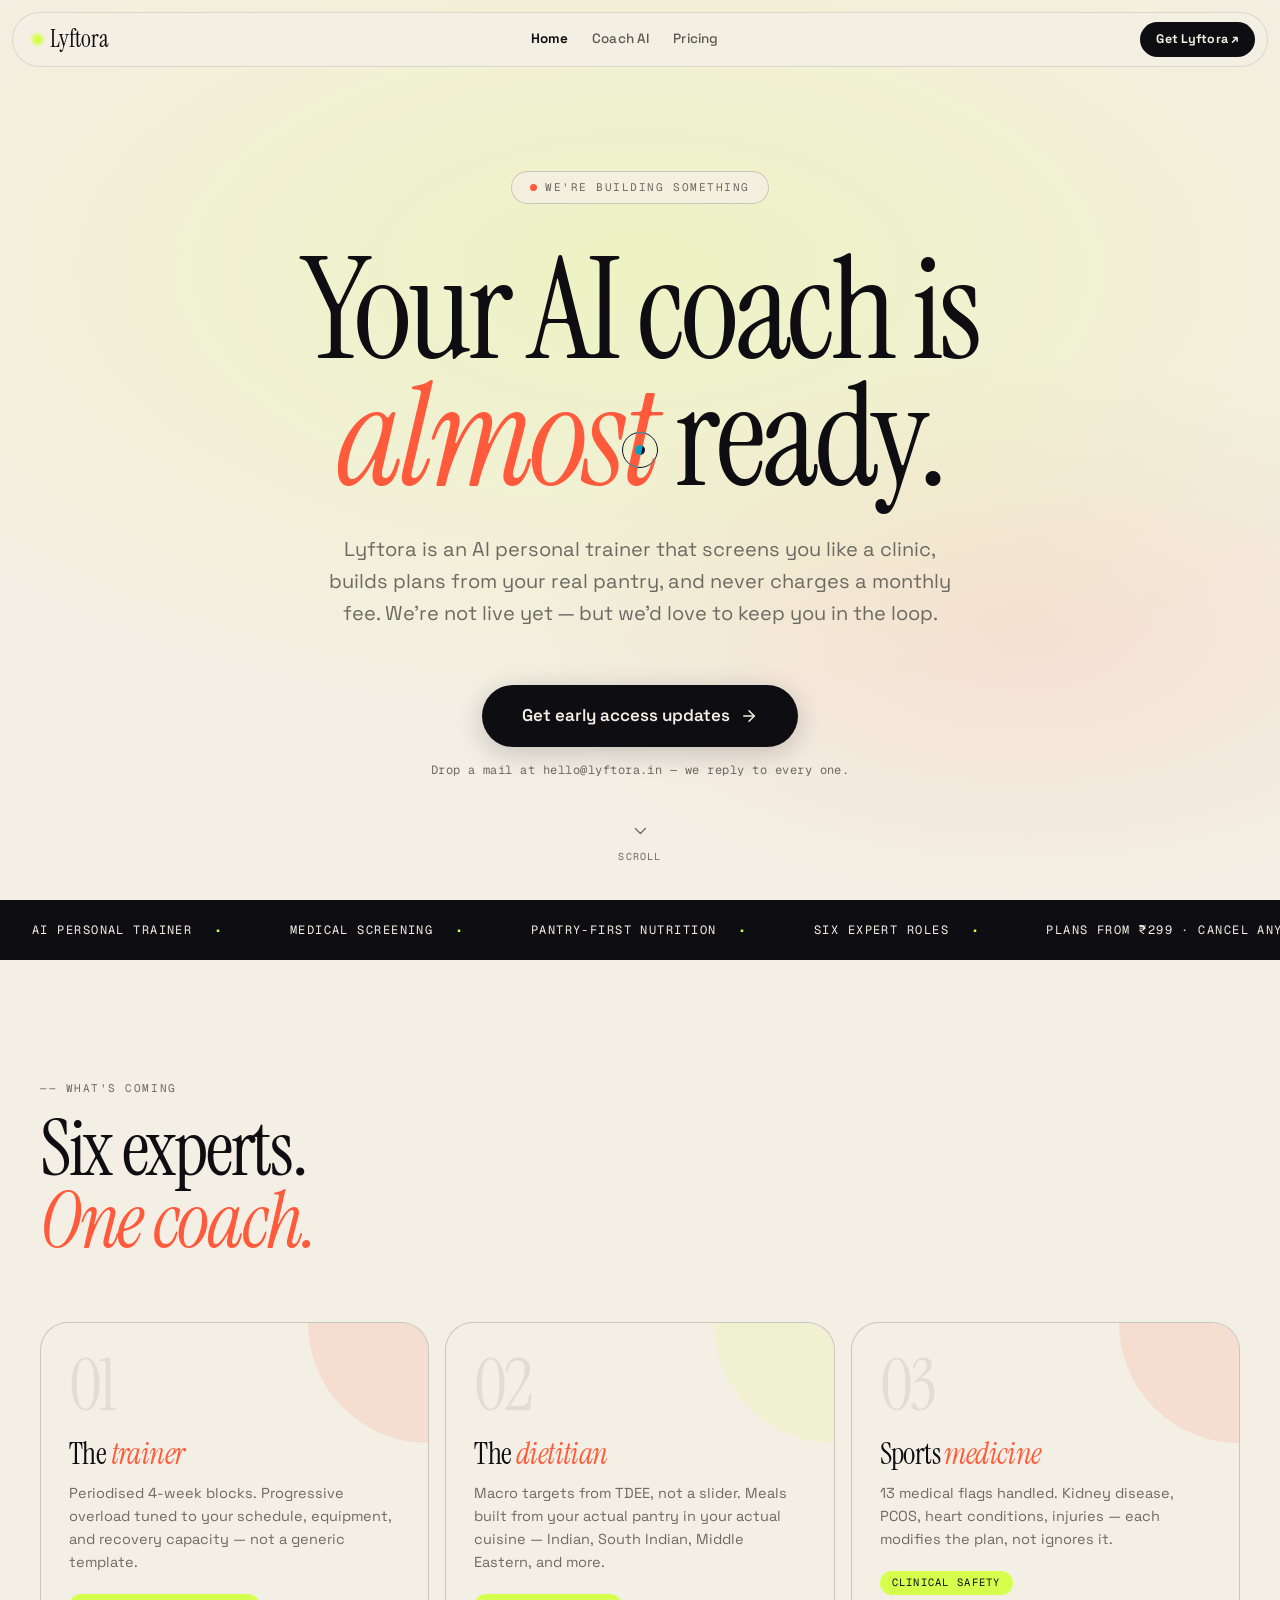
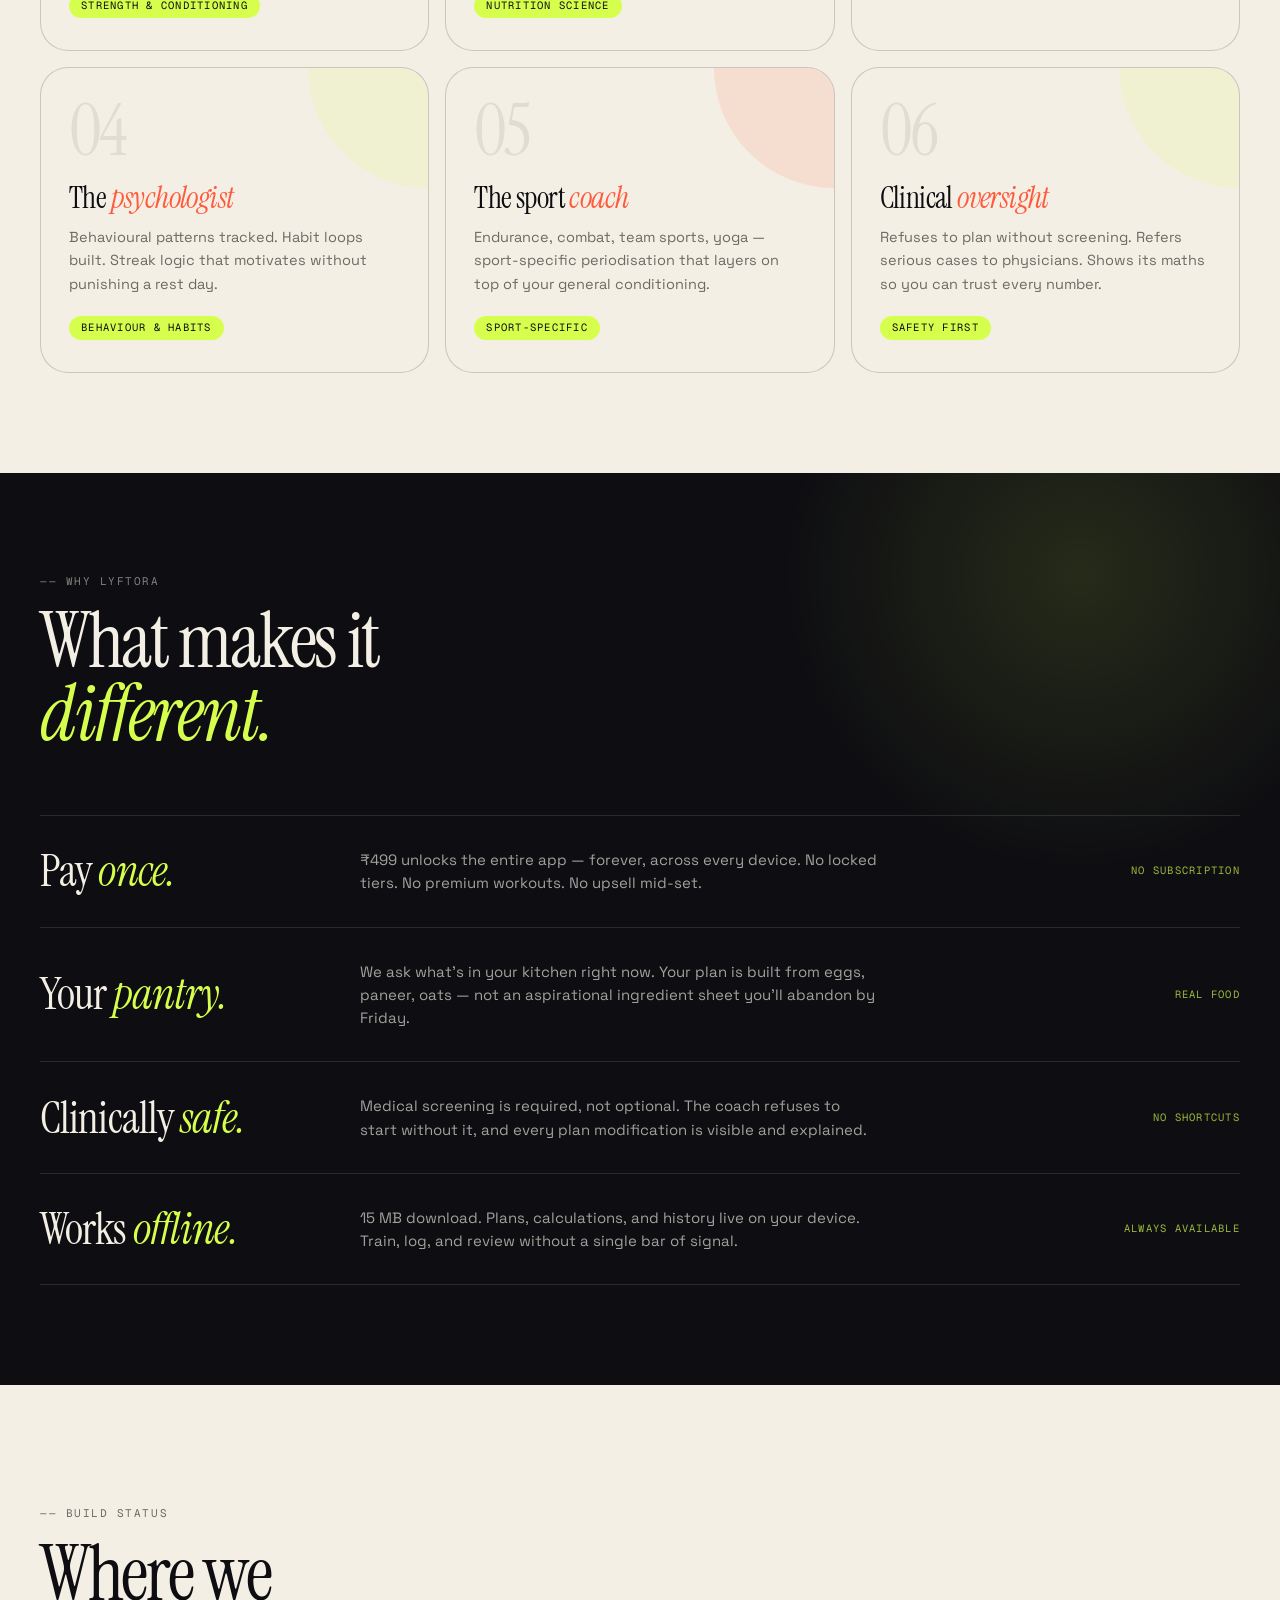
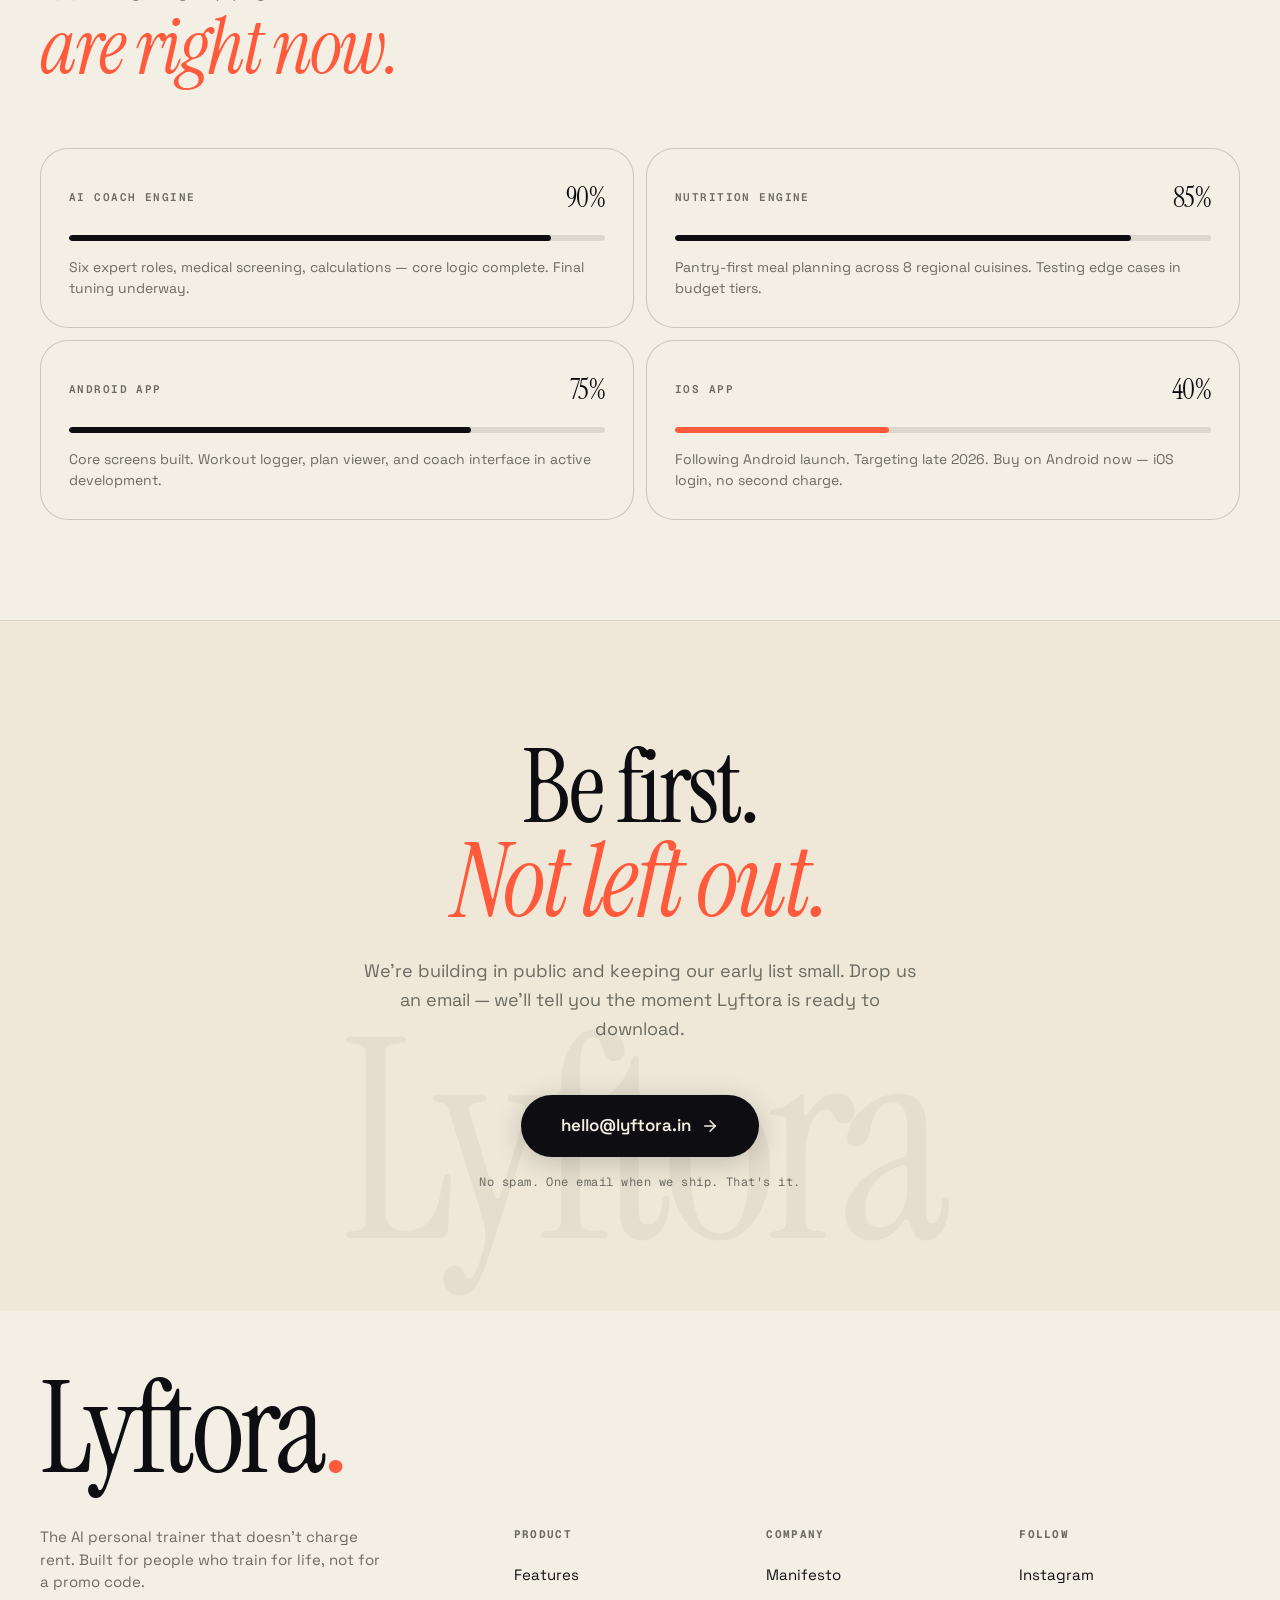
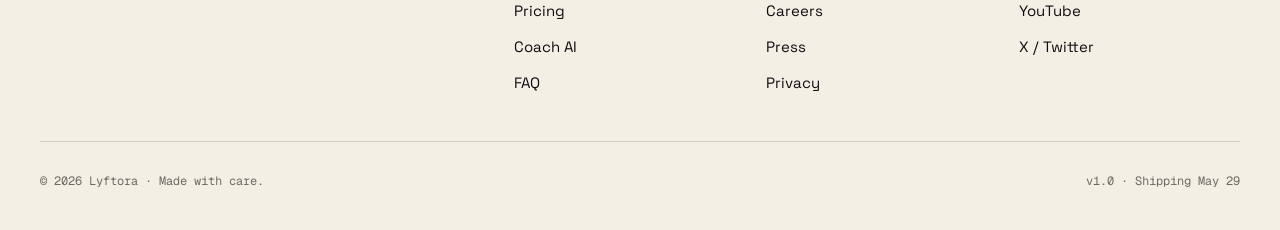
==== index.html @ 14afc5be "refactor(html): link shared css/footer.css from all pages Co-Authored-By: Claude Opus 4.7 (1M contex" ====
<!doctype html>
<html lang="en">
<head>
<meta charset="utf-8" />
<meta name="viewport" content="width=device-width, initial-scale=1" />
<title>Lyftora — Coming Soon</title>
<meta name="description" content="The AI personal trainer that doesn't charge rent. Launching soon — get early updates." />

<!-- Open Graph -->
<meta property="og:type" content="website" />
<meta property="og:url" content="https://lyftora.in/" />
<meta property="og:title" content="Lyftora — Coming Soon" />
<meta property="og:description" content="The AI personal trainer that doesn't charge rent. Launching soon." />
<meta property="og:image" content="https://lyftora.in/assets/images/lyftora-preview-thumbnail.png" />
<meta property="og:image:width" content="1200" />
<meta property="og:image:height" content="630" />

<!-- Twitter / X -->
<meta name="twitter:card" content="summary_large_image" />
<meta name="twitter:title" content="Lyftora — Coming Soon" />
<meta name="twitter:description" content="The AI personal trainer that doesn't charge rent. Launching soon." />
<meta name="twitter:image" content="https://lyftora.in/assets/images/lyftora-preview-thumbnail.png" />

<link rel="canonical" href="https://lyftora.in/" />
<link rel="preconnect" href="https://fonts.googleapis.com" />
<link rel="preconnect" href="https://fonts.gstatic.com" crossorigin />
<link href="https://fonts.googleapis.com/css2?family=Instrument+Serif:ital@0;1&family=Space+Grotesk:wght@400;500;600;700&family=Geist+Mono:wght@400;500&display=swap" rel="stylesheet" />
<link rel="stylesheet" href="css/index.css" />
<link rel="stylesheet" href="css/navbar.css" />
<link rel="stylesheet" href="css/footer.css" />

<style>
/* ── Tokens (mirrored from coach-ai.css) ── */
:root {
  --cream: #F4EFE4;
  --cream-2: #EFE8D8;
  --ink: #0E0E12;
  --muted: #6B6A63;
  --lime: #D6FF4D;
  --coral: #FF5A3C;
  --serif: "Instrument Serif", Georgia, serif;
  --sans: "Space Grotesk", system-ui, sans-serif;
  --mono: "Geist Mono", ui-monospace, monospace;
  --container: 1320px;
  --pad: clamp(16px, 4vw, 40px);
  --line: rgba(14,14,18,.1);
  --line-strong: rgba(14,14,18,.18);
  --r-md: 20px;
  --r-lg: 28px;
  --r-pill: 999px;
}

/* ── Layout ── */
.cs-wrap { overflow-x: clip; }
.cs-container {
  max-width: var(--container);
  margin-inline: auto;
  padding-inline: var(--pad);
}

/* ── HERO ── */
.cs-hero {
  min-height: 100svh;
  display: grid;
  place-items: center;
  padding: 130px var(--pad) 80px;
  text-align: center;
  position: relative;
  overflow: hidden;
}

.cs-hero-glow {
  position: absolute;
  inset: 0;
  pointer-events: none;
  background:
    radial-gradient(ellipse 70% 50% at 50% 30%, color-mix(in srgb, var(--lime) 22%, transparent), transparent),
    radial-gradient(ellipse 40% 30% at 80% 70%, color-mix(in srgb, var(--coral) 10%, transparent), transparent);
  z-index: 0;
}

.cs-hero-inner { position: relative; z-index: 1; }

.cs-badge {
  display: inline-flex;
  align-items: center;
  gap: 8px;
  font-family: var(--mono);
  font-size: 11px;
  letter-spacing: .14em;
  text-transform: uppercase;
  color: var(--muted);
  border: 1px solid var(--line-strong);
  border-radius: var(--r-pill);
  padding: 7px 18px;
  margin-bottom: 44px;
  background: color-mix(in srgb, var(--cream) 80%, transparent);
  backdrop-filter: blur(8px);
}

.cs-badge-dot {
  width: 7px; height: 7px;
  border-radius: 50%;
  background: var(--coral);
  animation: blink-dot 2.2s ease-in-out infinite;
}
@keyframes blink-dot {
  0%, 100% { opacity: 1; transform: scale(1); }
  50%       { opacity: .35; transform: scale(.75); }
}

.cs-h1 {
  font-family: var(--serif);
  font-size: clamp(56px, 11vw, 150px);
  font-weight: 400;
  line-height: .9;
  letter-spacing: -.03em;
  max-width: 14ch;
  margin: 0 auto 32px;
}
.cs-h1 em { font-style: italic; color: var(--coral); }

.cs-hero-sub {
  font-size: clamp(16px, 2vw, 20px);
  color: var(--muted);
  line-height: 1.6;
  max-width: 50ch;
  margin: 0 auto 56px;
}

.cs-cta-group {
  display: flex;
  flex-direction: column;
  align-items: center;
  gap: 14px;
}

.cs-btn-primary {
  display: inline-flex;
  align-items: center;
  gap: 10px;
  background: var(--ink);
  color: var(--cream);
  font-family: var(--sans);
  font-size: 17px;
  font-weight: 600;
  padding: 18px 40px;
  border-radius: var(--r-pill);
  text-decoration: none;
  transition: background .2s, transform .2s, box-shadow .2s;
  box-shadow: 0 6px 28px color-mix(in srgb, var(--ink) 20%, transparent);
}
.cs-btn-primary:hover {
  background: var(--coral);
  transform: translateY(-3px);
  box-shadow: 0 12px 36px color-mix(in srgb, var(--coral) 32%, transparent);
}
.cs-btn-primary svg {
  width: 18px; height: 18px;
  stroke: currentColor; fill: none;
  stroke-width: 2; stroke-linecap: round; stroke-linejoin: round;
  transition: transform .2s;
}
.cs-btn-primary:hover svg { transform: translate(3px, -3px); }

.cs-email-note {
  font-family: var(--mono);
  font-size: 12px;
  color: var(--muted);
  letter-spacing: .04em;
}

/* Scroll cue */
.cs-scroll-cue {
  position: absolute;
  bottom: 36px;
  left: 50%;
  transform: translateX(-50%);
  display: flex;
  flex-direction: column;
  align-items: center;
  gap: 8px;
  font-family: var(--mono);
  font-size: 10px;
  letter-spacing: .12em;
  text-transform: uppercase;
  color: var(--muted);
  animation: float-cue 2.4s ease-in-out infinite;
}
@keyframes float-cue {
  0%, 100% { transform: translateX(-50%) translateY(0); }
  50%       { transform: translateX(-50%) translateY(6px); }
}
.cs-scroll-cue svg {
  width: 20px; height: 20px;
  stroke: var(--muted); fill: none;
  stroke-width: 1.5; stroke-linecap: round; stroke-linejoin: round;
}

/* ── TICKER ── */
.cs-ticker {
  background: var(--ink);
  color: var(--cream);
  padding: 14px 0;
  overflow: hidden;
  white-space: nowrap;
  border-block: 1px solid var(--ink);
}
.cs-ticker-track {
  display: inline-flex;
  gap: 0;
  animation: ticker-scroll 30s linear infinite;
}
.cs-ticker-track:hover { animation-play-state: paused; }
@keyframes ticker-scroll {
  from { transform: translateX(0); }
  to   { transform: translateX(-50%); }
}
.cs-ticker-item {
  display: inline-flex;
  align-items: center;
  gap: 20px;
  padding-inline: 32px;
  font-family: var(--mono);
  font-size: 12px;
  letter-spacing: .12em;
  text-transform: uppercase;
}
.cs-ticker-item::after {
  content: "·";
  color: var(--lime);
  font-size: 20px;
}

/* ── WHAT'S INSIDE ── */
.cs-inside {
  padding: 120px 0 100px;
}
.cs-sec-head {
  margin-bottom: 64px;
}
.cs-kicker {
  font-family: var(--mono);
  font-size: 11px;
  letter-spacing: .14em;
  text-transform: uppercase;
  color: var(--muted);
  display: block;
  margin-bottom: 16px;
}
.cs-sec-title {
  font-family: var(--serif);
  font-size: clamp(38px, 6vw, 88px);
  font-weight: 400;
  line-height: .95;
  letter-spacing: -.03em;
}
.cs-sec-title em { font-style: italic; color: var(--coral); }

.cs-cards {
  display: grid;
  grid-template-columns: 1fr;
  gap: 16px;
}
@media (min-width: 600px) { .cs-cards { grid-template-columns: 1fr 1fr; } }
@media (min-width: 980px) { .cs-cards { grid-template-columns: 1fr 1fr 1fr; } }

.cs-card {
  border: 1px solid var(--line-strong);
  border-radius: var(--r-lg);
  padding: 32px 28px;
  background: var(--cream);
  position: relative;
  overflow: hidden;
  transition: transform .25s, box-shadow .25s;
}
.cs-card:hover {
  transform: translateY(-4px);
  box-shadow: 0 12px 40px color-mix(in srgb, var(--ink) 10%, transparent);
}
.cs-card-accent {
  position: absolute;
  top: 0; right: 0;
  width: 120px; height: 120px;
  border-radius: 0 var(--r-lg) 0 120px;
  opacity: .12;
}
.cs-card-n {
  font-family: var(--serif);
  font-size: 72px;
  font-weight: 400;
  line-height: .85;
  letter-spacing: -.04em;
  opacity: .08;
  margin-bottom: 20px;
}
.cs-card h3 {
  font-family: var(--serif);
  font-size: clamp(22px, 3vw, 30px);
  font-weight: 400;
  line-height: 1.1;
  letter-spacing: -.02em;
  margin-bottom: 12px;
}
.cs-card h3 em { font-style: italic; color: var(--coral); }
.cs-card p {
  font-size: 14.5px;
  color: var(--muted);
  line-height: 1.6;
}
.cs-card-tag {
  display: inline-block;
  margin-top: 20px;
  font-family: var(--mono);
  font-size: 10.5px;
  letter-spacing: .12em;
  text-transform: uppercase;
  color: var(--ink);
  background: var(--lime);
  border-radius: var(--r-pill);
  padding: 4px 12px;
}

/* ── WHY DIFFERENT ── */
.cs-why {
  padding: 100px 0;
  background: var(--ink);
  color: var(--cream);
  position: relative;
  overflow: hidden;
}
.cs-why::before {
  content: "";
  position: absolute;
  width: 600px; height: 600px;
  border-radius: 50%;
  background: radial-gradient(circle, color-mix(in srgb, var(--lime) 12%, transparent), transparent 70%);
  top: -200px; right: -100px;
  pointer-events: none;
}
.cs-why .cs-kicker { color: color-mix(in srgb, var(--cream) 50%, transparent); }
.cs-why .cs-sec-title { color: var(--cream); }

.cs-rows {
  margin-top: 64px;
  border-top: 1px solid color-mix(in srgb, var(--cream) 12%, transparent);
}
.cs-row {
  display: grid;
  grid-template-columns: 1fr;
  gap: 12px;
  padding: 28px 0;
  border-bottom: 1px solid color-mix(in srgb, var(--cream) 12%, transparent);
  transition: padding .3s;
}
@media (min-width: 760px) {
  .cs-row {
    grid-template-columns: 280px 1fr auto;
    gap: 40px;
    align-items: center;
    padding: 32px 0;
  }
}
.cs-row-label {
  font-family: var(--serif);
  font-size: clamp(26px, 4vw, 44px);
  font-weight: 400;
  line-height: 1;
  letter-spacing: -.02em;
  color: var(--cream);
}
.cs-row-label em { font-style: italic; color: var(--lime); }
.cs-row-body {
  font-size: 15px;
  color: color-mix(in srgb, var(--cream) 65%, transparent);
  line-height: 1.55;
  max-width: 52ch;
}
.cs-row-tag {
  font-family: var(--mono);
  font-size: 10.5px;
  letter-spacing: .12em;
  text-transform: uppercase;
  color: var(--lime);
  opacity: .7;
  white-space: nowrap;
}

/* ── WHAT WE'RE BUILDING ── */
.cs-building {
  padding: 120px 0 100px;
}
.cs-progress-grid {
  display: grid;
  grid-template-columns: 1fr;
  gap: 12px;
  margin-top: 56px;
}
@media (min-width: 760px) { .cs-progress-grid { grid-template-columns: 1fr 1fr; } }

.cs-progress-item {
  border: 1px solid var(--line-strong);
  border-radius: var(--r-lg);
  padding: 28px;
  display: flex;
  flex-direction: column;
  gap: 16px;
  background: var(--cream);
}
.cs-progress-top {
  display: flex;
  align-items: center;
  justify-content: space-between;
}
.cs-progress-name {
  font-family: var(--mono);
  font-size: 11px;
  letter-spacing: .13em;
  text-transform: uppercase;
  color: var(--muted);
  font-weight: 600;
}
.cs-progress-pct {
  font-family: var(--serif);
  font-size: 28px;
  font-weight: 400;
  letter-spacing: -.02em;
  color: var(--ink);
}
.cs-progress-bar {
  height: 6px;
  background: var(--line);
  border-radius: 99px;
  overflow: hidden;
}
.cs-progress-fill {
  height: 100%;
  border-radius: 99px;
  background: var(--ink);
  transform-origin: left;
  animation: fill-bar .9s cubic-bezier(.2,.8,.3,1) both;
  animation-delay: var(--delay, 0s);
}
@keyframes fill-bar {
  from { transform: scaleX(0); }
  to   { transform: scaleX(1); }
}
.cs-progress-label {
  font-size: 14px;
  color: var(--muted);
  line-height: 1.5;
}

/* ── FINAL CTA ── */
.cs-final {
  padding: 120px var(--pad);
  text-align: center;
  background: var(--cream-2);
  border-top: 1px solid var(--line);
  position: relative;
  overflow: hidden;
}
.cs-final::before {
  content: "Lyftora";
  position: absolute;
  bottom: -.15em; left: 50%;
  transform: translateX(-50%);
  font-family: var(--serif);
  font-size: clamp(100px, 22vw, 280px);
  font-weight: 400;
  letter-spacing: -.04em;
  color: var(--ink);
  opacity: .04;
  white-space: nowrap;
  pointer-events: none;
  user-select: none;
}
.cs-final-h2 {
  font-family: var(--serif);
  font-size: clamp(44px, 8vw, 110px);
  font-weight: 400;
  line-height: .92;
  letter-spacing: -.03em;
  margin-bottom: 28px;
}
.cs-final-h2 em { font-style: italic; color: var(--coral); }
.cs-final-sub {
  font-size: clamp(15px, 1.8vw, 18px);
  color: var(--muted);
  line-height: 1.6;
  max-width: 46ch;
  margin: 0 auto 52px;
}
.cs-final-cta {
  display: flex;
  flex-direction: column;
  align-items: center;
  gap: 16px;
  position: relative;
  z-index: 1;
}
.cs-final-note {
  font-family: var(--mono);
  font-size: 12px;
  color: var(--muted);
  letter-spacing: .04em;
}

/* Reveal animation */
.reveal {
  opacity: 0;
  transform: translateY(24px);
  transition: opacity .6s ease, transform .6s ease;
}
.reveal.is-visible {
  opacity: 1;
  transform: none;
}
</style>
</head>
<body>
<div class="cs-wrap">

<!-- ── HERO ── -->
<section class="cs-hero">
  <div class="cs-hero-glow" aria-hidden="true"></div>
  <div class="cs-hero-inner">
    <div class="cs-badge">
      <span class="cs-badge-dot" aria-hidden="true"></span>
      We're building something
    </div>

    <h1 class="cs-h1">
      Your AI coach is <em>almost</em> ready.
    </h1>

    <p class="cs-hero-sub">
      Lyftora is an AI personal trainer that screens you like a clinic, builds plans from your real pantry, and never charges a monthly fee.
      We're not live yet — but we'd love to keep you in the loop.
    </p>

    <div class="cs-cta-group">
      <a href="mailto:hello@lyftora.in?subject=Early%20Access%20%E2%80%94%20Keep%20me%20posted&body=Hi%20Lyftora%20team%2C%0A%0APlease%20keep%20me%20updated%20on%20the%20launch.%0A%0AThanks!" class="cs-btn-primary">
        Get early access updates
        <svg viewBox="0 0 24 24" aria-hidden="true"><line x1="5" y1="12" x2="19" y2="12"/><polyline points="12 5 19 12 12 19"/></svg>
      </a>
      <span class="cs-email-note">Drop a mail at hello@lyftora.in &mdash; we reply to every one.</span>
    </div>
  </div>

  <div class="cs-scroll-cue" aria-hidden="true">
    <svg viewBox="0 0 24 24"><polyline points="6 9 12 15 18 9"/></svg>
    Scroll
  </div>
</section>

<!-- ── TICKER ── -->
<div class="cs-ticker" aria-hidden="true">
  <div class="cs-ticker-track">
    <!-- two copies for seamless loop -->
    <span class="cs-ticker-item">AI Personal Trainer</span>
    <span class="cs-ticker-item">Medical Screening</span>
    <span class="cs-ticker-item">Pantry-First Nutrition</span>
    <span class="cs-ticker-item">Six Expert Roles</span>
    <span class="cs-ticker-item">Plans from ₹299 · Cancel Anytime</span>
    <span class="cs-ticker-item">Offline-First · 15 MB</span>
    <span class="cs-ticker-item">Android &amp; iOS</span>
    <span class="cs-ticker-item">4-Week Progressive Plans</span>
    <span class="cs-ticker-item">AI Personal Trainer</span>
    <span class="cs-ticker-item">Medical Screening</span>
    <span class="cs-ticker-item">Pantry-First Nutrition</span>
    <span class="cs-ticker-item">Six Expert Roles</span>
    <span class="cs-ticker-item">Plans from ₹299 · Cancel Anytime</span>
    <span class="cs-ticker-item">Offline-First · 15 MB</span>
    <span class="cs-ticker-item">Android &amp; iOS</span>
    <span class="cs-ticker-item">4-Week Progressive Plans</span>
  </div>
</div>

<!-- ── WHAT'S INSIDE ── -->
<section class="cs-inside">
  <div class="cs-container">
    <div class="cs-sec-head reveal">
      <span class="cs-kicker">—— What's coming</span>
      <h2 class="cs-sec-title">Six experts.<br/><em>One coach.</em></h2>
    </div>

    <div class="cs-cards">
      <div class="cs-card reveal">
        <div class="cs-card-accent" style="background:var(--coral)"></div>
        <div class="cs-card-n">01</div>
        <h3>The <em>trainer</em></h3>
        <p>Periodised 4-week blocks. Progressive overload tuned to your schedule, equipment, and recovery capacity — not a generic template.</p>
        <span class="cs-card-tag">Strength &amp; Conditioning</span>
      </div>
      <div class="cs-card reveal">
        <div class="cs-card-accent" style="background:var(--lime)"></div>
        <div class="cs-card-n">02</div>
        <h3>The <em>dietitian</em></h3>
        <p>Macro targets from TDEE, not a slider. Meals built from your actual pantry in your actual cuisine — Indian, South Indian, Middle Eastern, and more.</p>
        <span class="cs-card-tag">Nutrition Science</span>
      </div>
      <div class="cs-card reveal">
        <div class="cs-card-accent" style="background:var(--coral)"></div>
        <div class="cs-card-n">03</div>
        <h3>Sports <em>medicine</em></h3>
        <p>13 medical flags handled. Kidney disease, PCOS, heart conditions, injuries — each modifies the plan, not ignores it.</p>
        <span class="cs-card-tag">Clinical Safety</span>
      </div>
      <div class="cs-card reveal">
        <div class="cs-card-accent" style="background:var(--lime)"></div>
        <div class="cs-card-n">04</div>
        <h3>The <em>psychologist</em></h3>
        <p>Behavioural patterns tracked. Habit loops built. Streak logic that motivates without punishing a rest day.</p>
        <span class="cs-card-tag">Behaviour &amp; Habits</span>
      </div>
      <div class="cs-card reveal">
        <div class="cs-card-accent" style="background:var(--coral)"></div>
        <div class="cs-card-n">05</div>
        <h3>The sport <em>coach</em></h3>
        <p>Endurance, combat, team sports, yoga — sport-specific periodisation that layers on top of your general conditioning.</p>
        <span class="cs-card-tag">Sport-Specific</span>
      </div>
      <div class="cs-card reveal">
        <div class="cs-card-accent" style="background:var(--lime)"></div>
        <div class="cs-card-n">06</div>
        <h3>Clinical <em>oversight</em></h3>
        <p>Refuses to plan without screening. Refers serious cases to physicians. Shows its maths so you can trust every number.</p>
        <span class="cs-card-tag">Safety First</span>
      </div>
    </div>
  </div>
</section>

<!-- ── WHY DIFFERENT ── -->
<section class="cs-why">
  <div class="cs-container">
    <div class="cs-sec-head reveal">
      <span class="cs-kicker">—— Why Lyftora</span>
      <h2 class="cs-sec-title" style="color:var(--cream)">What makes it<br/><em style="color:var(--lime)">different.</em></h2>
    </div>

    <div class="cs-rows">
      <div class="cs-row reveal">
        <div class="cs-row-label">Pay <em>once.</em></div>
        <div class="cs-row-body">₹499 unlocks the entire app — forever, across every device. No locked tiers. No premium workouts. No upsell mid-set.</div>
        <div class="cs-row-tag">No subscription</div>
      </div>
      <div class="cs-row reveal">
        <div class="cs-row-label">Your <em>pantry.</em></div>
        <div class="cs-row-body">We ask what's in your kitchen right now. Your plan is built from eggs, paneer, oats — not an aspirational ingredient sheet you'll abandon by Friday.</div>
        <div class="cs-row-tag">Real food</div>
      </div>
      <div class="cs-row reveal">
        <div class="cs-row-label">Clinically <em>safe.</em></div>
        <div class="cs-row-body">Medical screening is required, not optional. The coach refuses to start without it, and every plan modification is visible and explained.</div>
        <div class="cs-row-tag">No shortcuts</div>
      </div>
      <div class="cs-row reveal">
        <div class="cs-row-label">Works <em>offline.</em></div>
        <div class="cs-row-body">15 MB download. Plans, calculations, and history live on your device. Train, log, and review without a single bar of signal.</div>
        <div class="cs-row-tag">Always available</div>
      </div>
    </div>
  </div>
</section>

<!-- ── BUILD STATUS ── -->
<section class="cs-building">
  <div class="cs-container">
    <div class="cs-sec-head reveal">
      <span class="cs-kicker">—— Build status</span>
      <h2 class="cs-sec-title">Where we<br/><em>are right now.</em></h2>
    </div>

    <div class="cs-progress-grid">
      <div class="cs-progress-item reveal">
        <div class="cs-progress-top">
          <span class="cs-progress-name">AI Coach Engine</span>
          <span class="cs-progress-pct">90%</span>
        </div>
        <div class="cs-progress-bar">
          <div class="cs-progress-fill" style="width:90%;--delay:.1s"></div>
        </div>
        <p class="cs-progress-label">Six expert roles, medical screening, calculations — core logic complete. Final tuning underway.</p>
      </div>
      <div class="cs-progress-item reveal">
        <div class="cs-progress-top">
          <span class="cs-progress-name">Nutrition Engine</span>
          <span class="cs-progress-pct">85%</span>
        </div>
        <div class="cs-progress-bar">
          <div class="cs-progress-fill" style="width:85%;--delay:.2s"></div>
        </div>
        <p class="cs-progress-label">Pantry-first meal planning across 8 regional cuisines. Testing edge cases in budget tiers.</p>
      </div>
      <div class="cs-progress-item reveal">
        <div class="cs-progress-top">
          <span class="cs-progress-name">Android App</span>
          <span class="cs-progress-pct">75%</span>
        </div>
        <div class="cs-progress-bar">
          <div class="cs-progress-fill" style="width:75%;--delay:.3s"></div>
        </div>
        <p class="cs-progress-label">Core screens built. Workout logger, plan viewer, and coach interface in active development.</p>
      </div>
      <div class="cs-progress-item reveal">
        <div class="cs-progress-top">
          <span class="cs-progress-name">iOS App</span>
          <span class="cs-progress-pct">40%</span>
        </div>
        <div class="cs-progress-bar">
          <div class="cs-progress-fill" style="width:40%;background:var(--coral);--delay:.4s"></div>
        </div>
        <p class="cs-progress-label">Following Android launch. Targeting late 2026. Buy on Android now — iOS login, no second charge.</p>
      </div>
    </div>
  </div>
</section>

<!-- ── FINAL CTA ── -->
<section class="cs-final">
  <h2 class="cs-final-h2 reveal">Be first.<br/><em>Not left out.</em></h2>
  <p class="cs-final-sub reveal">
    We're building in public and keeping our early list small.
    Drop us an email — we'll tell you the moment Lyftora is ready to download.
  </p>
  <div class="cs-final-cta reveal">
    <a href="mailto:hello@lyftora.in?subject=Early%20Access%20%E2%80%94%20Keep%20me%20posted&body=Hi%20Lyftora%20team%2C%0A%0APlease%20keep%20me%20updated%20on%20the%20launch.%0A%0AThanks!" class="cs-btn-primary">
      hello@lyftora.in
      <svg viewBox="0 0 24 24" aria-hidden="true"><line x1="5" y1="12" x2="19" y2="12"/><polyline points="12 5 19 12 12 19"/></svg>
    </a>
    <span class="cs-final-note">No spam. One email when we ship. That's it.</span>
  </div>
</section>

<footer></footer>

</div><!-- /.cs-wrap -->

<script src="js/navbar.js" defer></script>
<script src="js/footer.js" defer></script>
<script>
/* Reveal on scroll */
const io = new IntersectionObserver(es => {
  es.forEach(e => { if (e.isIntersecting) { e.target.classList.add('is-visible'); io.unobserve(e.target); } });
}, { threshold: 0.12 });
document.querySelectorAll('.reveal').forEach(el => io.observe(el));
</script>
</body>
</html>
---- css/index.css ----
@import url("./tokens.css");

/* ============================================
   Lyftora — Landing Page Styles
   Tokens live in design-tokens/tokens.json and
   are generated to css/tokens.css. Do not redeclare.
   ============================================ */

*,
*::before,
*::after {
  box-sizing: border-box;
}

* {
  margin: 0;
  padding: 0;
}

html {
  -webkit-text-size-adjust: 100%;
}

body {
  font-family: var(--sans);
  background: var(--cream);
  color: var(--ink);
  -webkit-font-smoothing: antialiased;
  line-height: 1.5;
  overflow-x: clip;
  cursor: none;
}

img,
svg {
  display: block;
  max-width: 100%;
}

button,
input {
  font: inherit;
  color: inherit;
  background: none;
  border: none;
}

button {
  cursor: none;
}

a {
  color: inherit;
  text-decoration: none;
  cursor: none;
}

ul {
  list-style: none;
}

::selection {
  background: var(--lime);
  color: var(--ink);
}

:focus-visible {
  outline: 2px solid var(--ink);
  outline-offset: 3px;
  border-radius: 6px;
}

/* ---------- Custom cursor ---------- */
.cursor,
.cursor-ring {
  position: fixed;
  top: 0;
  left: 0;
  pointer-events: none;
  z-index: 9999;
  transform: translate3d(-50%, -50%, 0);
  transition: width .18s ease, height .18s ease, background .18s ease, opacity .2s;
  will-change: transform;
  mix-blend-mode: difference;
}

.cursor {
  width: 10px;
  height: 10px;
  background: #fff;
  border-radius: 50%;
}

.cursor-ring {
  width: 36px;
  height: 36px;
  border: 1.5px solid #fff;
  border-radius: 50%;
}

.cursor.is-hover {
  width: 20px;
  height: 20px;
  background: var(--lime);
}

.cursor-ring.is-hover {
  width: 56px;
  height: 56px;
}

@media (hover: none),
(max-width: 720px) {
  body {
    cursor: auto;
  }

  button,
  a {
    cursor: pointer;
  }

  .cursor,
  .cursor-ring {
    display: none;
  }
}

/* ---------- Container ---------- */
.container {
  max-width: var(--container);
  margin-inline: auto;
  padding-inline: var(--pad);
}

/* ---------- Nav ---------- */
.nav {
  position: fixed;
  inset: 12px 12px auto 12px;
  z-index: 100;
  display: flex;
  align-items: center;
  justify-content: space-between;
  padding: 10px 14px 10px 22px;
  background: color-mix(in srgb, var(--cream) 82%, transparent);
  backdrop-filter: blur(14px);
  border: 1px solid color-mix(in srgb, var(--ink) 10%, transparent);
  border-radius: var(--r-pill);
}

.brand {
  font-family: var(--serif);
  font-size: 26px;
  letter-spacing: -0.01em;
  display: inline-flex;
  align-items: center;
  gap: 8px;
}

.brand-dot {
  width: 10px;
  height: 10px;
  border-radius: 50%;
  background: var(--lime);
  box-shadow: 0 0 0 3px color-mix(in srgb, var(--lime) 40%, transparent);
  animation: pulse 2.4s ease-in-out infinite;
}

@keyframes pulse {

  0%,
  100% {
    transform: scale(1);
  }

  50% {
    transform: scale(1.25);
  }
}

.nav-links {
  display: none;
  gap: 22px;
  font-size: 14px;
  font-weight: 500;
  color: color-mix(in srgb, var(--ink) 70%, transparent);
}

.nav-links a {
  transition: color .2s;
}

.nav-links a:hover {
  color: var(--ink);
}

@media (min-width: 900px) {
  .nav-links {
    display: inline-flex;
  }
}

.nav-cta {
  padding: 8px 16px;
  border-radius: var(--r-pill);
  background: var(--ink);
  color: var(--cream);
  font-size: 13px;
  font-weight: 600;
  transition: transform .15s ease, background .2s;
}

.nav-cta:hover {
  background: var(--coral);
  transform: rotate(-2deg);
}

/* ---------- Marquee ticker ---------- */
.ticker {
  background: var(--ink);
  color: var(--cream);
  padding: 14px 0;
  overflow: hidden;
  border-block: 1px solid var(--ink);
  margin-top: 80px;
}

.ticker-track {
  display: flex;
  gap: 48px;
  width: max-content;
  animation: scroll-x 40s linear infinite;
  font-family: var(--serif);
  font-size: clamp(28px, 4vw, 48px);
  font-style: italic;
  white-space: nowrap;
  align-items: center;
}

.ticker-track .star {
  font-family: var(--sans);
  font-weight: 700;
  font-style: normal;
  color: var(--lime);
  font-size: 0.8em;
}

@keyframes scroll-x {
  to {
    transform: translateX(-50%);
  }
}

.ticker:hover .ticker-track {
  animation-play-state: paused;
}

/* ---------- Hero ---------- */
.hero {
  position: relative;
  padding: 48px 0 96px;
  overflow: hidden;
}

.hero-blobs {
  position: absolute;
  inset: 0;
  pointer-events: none;
  overflow: hidden;
}

.blob {
  position: absolute;
  border-radius: 50%;
  filter: blur(60px);
  opacity: 0.5;
  animation: float 14s ease-in-out infinite;
}

.blob.b1 {
  width: 420px;
  height: 420px;
  background: var(--lime);
  top: -80px;
  right: -60px;
}

.blob.b2 {
  width: 360px;
  height: 360px;
  background: var(--coral);
  bottom: 10%;
  left: -80px;
  animation-delay: -5s;
}

.blob.b3 {
  width: 300px;
  height: 300px;
  background: var(--violet);
  top: 30%;
  right: 30%;
  animation-delay: -9s;
  opacity: 0.35;
}

@keyframes float {

  0%,
  100% {
    transform: translate(0, 0) scale(1);
  }

  33% {
    transform: translate(40px, -30px) scale(1.08);
  }

  66% {
    transform: translate(-30px, 20px) scale(0.95);
  }
}

.hero-head {
  display: flex;
  flex-direction: column;
  gap: 18px;
  align-items: flex-start;
  padding-top: 24px;
  position: relative;
}

.eyebrow-pill {
  display: inline-flex;
  align-items: center;
  gap: 10px;
  padding: 6px 14px 6px 8px;
  border-radius: var(--r-pill);
  background: color-mix(in srgb, var(--ink) 6%, transparent);
  border: 1px solid color-mix(in srgb, var(--ink) 14%, transparent);
  font-size: 13px;
  font-weight: 500;
}

.eyebrow-pill .badge {
  background: var(--ink);
  color: var(--lime);
  padding: 3px 10px;
  border-radius: var(--r-pill);
  font-family: var(--mono);
  font-size: 11px;
}

.hero-headline {
  font-family: var(--serif);
  font-weight: 400;
  font-size: clamp(56px, 11vw, 168px);
  line-height: 0.88;
  letter-spacing: -0.03em;
  max-width: 16ch;
}

.hero-headline em {
  font-style: italic;
  color: var(--coral);
}

.hero-headline .word {
  display: inline-block;
  opacity: 1;
  transform: none;
}

.hero-sub {
  font-size: clamp(16px, 1.6vw, 19px);
  max-width: 52ch;
  color: color-mix(in srgb, var(--ink) 75%, transparent);
  line-height: 1.55;
}

.hero-ctas {
  display: flex;
  gap: 10px;
  flex-wrap: wrap;
  margin-top: 8px;
}

/* ---------- Buttons ---------- */
.btn {
  display: inline-flex;
  align-items: center;
  gap: 10px;
  padding: 14px 22px;
  border-radius: var(--r-pill);
  font-weight: 600;
  font-size: 15px;
  transition: transform .15s ease, background .2s;
  position: relative;
  white-space: nowrap;
}

.btn:active {
  transform: scale(.97);
}

.btn-primary {
  background: var(--ink);
  color: var(--cream);
}

.btn-primary:hover {
  background: var(--coral);
}

.btn-ghost {
  border: 1px solid color-mix(in srgb, var(--ink) 18%, transparent);
  background: transparent;
}

.btn-ghost:hover {
  background: var(--ink);
  color: var(--cream);
}

.btn .arrow {
  width: 22px;
  height: 22px;
  display: grid;
  place-items: center;
  border-radius: 50%;
  background: var(--lime);
  color: var(--ink);
  transition: transform .3s;
}

.btn:hover .arrow {
  transform: translateX(4px) rotate(-45deg);
}

/* ---------- Hero collage ---------- */
.hero-collage {
  margin-top: 72px;
  display: grid;
  grid-template-columns: 1fr;
  gap: 16px;
  position: relative;
}

@media (min-width: 900px) {
  .hero-collage {
    grid-template-columns: 1.2fr 0.9fr 1.1fr;
    grid-template-rows: auto;
  }
}

.card-stat {
  background: var(--ink);
  color: var(--cream);
  padding: 28px;
  border-radius: var(--r-lg);
  display: flex;
  flex-direction: column;
  justify-content: space-between;
  min-height: 220px;
  position: relative;
  overflow: hidden;
}

.card-stat .sticker {
  position: absolute;
  top: 18px;
  right: 18px;
  font-family: var(--mono);
  font-size: 11px;
  padding: 4px 10px;
  border-radius: var(--r-pill);
  background: var(--lime);
  color: var(--ink);
}

.card-stat .big {
  font-family: var(--serif);
  font-size: clamp(56px, 8vw, 96px);
  line-height: 0.9;
  letter-spacing: -0.03em;
}

.card-stat .label {
  font-size: 14px;
  opacity: 0.7;
}

/* Phone mockup with 3D tilt */
.card-phone {
  background: linear-gradient(145deg, var(--lime), #B6E823);
  border-radius: var(--r-lg);
  padding: 32px 0;
  display: grid;
  place-items: center;
  perspective: 1400px;
  min-height: 420px;
  position: relative;
  overflow: hidden;
}

.card-phone::before {
  content: "";
  position: absolute;
  inset: 0;
  background: radial-gradient(50% 50% at 50% 0%, rgba(255, 255, 255, .5), transparent 60%);
}

.phone-3d {
  width: min(260px, 80%);
  aspect-ratio: 9/19;
  background: var(--ink);
  border-radius: 34px;
  padding: 8px;
  transform: rotate3d(1, -0.3, 0, 0deg);
  transition: transform .2s ease-out;
  box-shadow: 0 40px 60px -20px rgba(0, 0, 0, .3);
  position: relative;
  z-index: 1;
}

.phone-screen-2 {
  width: 100%;
  height: 100%;
  background: var(--ink-2);
  border-radius: 28px;
  overflow: hidden;
  padding: 32px 16px 16px;
  display: flex;
  flex-direction: column;
  gap: 10px;
  color: var(--cream);
}

.ph-top {
  display: flex;
  justify-content: space-between;
  font-family: var(--mono);
  font-size: 10px;
  opacity: 0.6;
}

.ph-title {
  font-family: var(--serif);
  font-size: 26px;
  line-height: 1;
  margin-top: 6px;
}

.ph-chip {
  display: inline-block;
  font-family: var(--mono);
  font-size: 10px;
  padding: 3px 8px;
  border-radius: var(--r-pill);
  background: var(--lime);
  color: var(--ink);
  margin-top: 4px;
}

.ph-rep {
  margin-top: 8px;
  background: rgba(255, 255, 255, .06);
  padding: 10px;
  border-radius: 12px;
}

.ph-rep-row {
  display: flex;
  justify-content: space-between;
  font-size: 12px;
}

.ph-rep-row strong {
  font-family: var(--serif);
  font-size: 16px;
  font-weight: 400;
}

.ph-dots {
  display: flex;
  gap: 4px;
  margin-top: 6px;
}

.ph-dots span {
  flex: 1;
  height: 4px;
  border-radius: 2px;
  background: rgba(255, 255, 255, .1);
}

.ph-dots span.on {
  background: var(--lime);
}

.ph-ring-wrap {
  display: flex;
  align-items: center;
  gap: 10px;
  background: rgba(255, 255, 255, .06);
  padding: 10px;
  border-radius: 12px;
}

.ph-ring {
  width: 44px;
  height: 44px;
  border-radius: 50%;
  background: conic-gradient(var(--lime) 60%, rgba(255, 255, 255, .1) 0);
  display: grid;
  place-items: center;
  position: relative;
}

.ph-ring::before {
  content: "";
  position: absolute;
  inset: 4px;
  border-radius: 50%;
  background: var(--ink-2);
}

.ph-ring span {
  position: relative;
  z-index: 1;
  font-family: var(--mono);
  font-size: 10px;
}

.ph-ring-wrap small {
  font-size: 10px;
  opacity: .6;
  font-family: var(--mono);
  text-transform: uppercase;
  letter-spacing: .1em;
}

.ph-ring-wrap strong {
  font-size: 13px;
  font-weight: 500;
}

.card-quote {
  background: var(--coral);
  color: var(--cream);
  padding: 28px;
  border-radius: var(--r-lg);
  display: flex;
  flex-direction: column;
  justify-content: space-between;
  min-height: 220px;
  position: relative;
}

.card-quote .q-mark {
  font-family: var(--serif);
  font-size: 80px;
  line-height: .7;
  color: var(--lime);
}

.card-quote p {
  font-family: var(--serif);
  font-size: clamp(20px, 2vw, 26px);
  line-height: 1.25;
  font-style: italic;
}

.card-quote .who {
  margin-top: 16px;
  font-size: 13px;
  display: flex;
  align-items: center;
  gap: 10px;
}

.card-quote .who i {
  font-style: normal;
  font-family: var(--mono);
  opacity: 0.7;
}

/* Coin interaction card */
.card-coin {
  background: var(--cream-2);
  padding: 24px;
  border-radius: var(--r-lg);
  display: flex;
  flex-direction: column;
  gap: 12px;
  position: relative;
  overflow: hidden;
  border: 1px solid color-mix(in srgb, var(--ink) 10%, transparent);
}

.coin-badge {
  align-self: flex-start;
  font-family: var(--mono);
  font-size: 11px;
  padding: 4px 10px;
  border-radius: var(--r-pill);
  background: var(--ink);
  color: var(--cream);
}

.coin-title {
  font-family: var(--serif);
  font-size: 24px;
  line-height: 1.1;
}

.coin-small {
  font-size: 13px;
  color: var(--muted);
}

.coin-counter {
  display: flex;
  align-items: baseline;
  gap: 8px;
  font-family: var(--serif);
  font-size: 54px;
  line-height: 1;
}

.coin-counter .rupee {
  font-size: 28px;
  color: var(--muted);
}

.coin-btn {
  margin-top: auto;
  background: var(--lime);
  color: var(--ink);
  font-weight: 600;
  padding: 12px 18px;
  border-radius: var(--r-pill);
  display: inline-flex;
  align-items: center;
  gap: 8px;
  align-self: flex-start;
  transition: transform .1s;
}

.coin-btn:active {
  transform: scale(.94);
}

/* ---------- Section frame ---------- */
.sec {
  padding: 120px 0;
  position: relative;
}

.sec-head {
  display: flex;
  flex-direction: column;
  gap: 20px;
  margin-bottom: 64px;
  align-items: flex-start;
}

.kicker {
  display: inline-flex;
  align-items: center;
  gap: 10px;
  font-family: var(--mono);
  font-size: 12px;
  letter-spacing: .12em;
  text-transform: uppercase;
  color: var(--muted);
}

.kicker::before {
  content: "";
  width: 28px;
  height: 1px;
  background: currentColor;
}

.sec-title {
  font-family: var(--serif);
  font-weight: 400;
  font-size: clamp(40px, 7vw, 100px);
  line-height: 0.92;
  letter-spacing: -0.02em;
  max-width: 18ch;
}

.sec-title em {
  color: var(--coral);
  font-style: italic;
}

.sec-sub {
  font-size: clamp(16px, 1.4vw, 19px);
  max-width: 60ch;
  color: color-mix(in srgb, var(--ink) 72%, transparent);
}

/* ---------- Subscription comparison ---------- */
.compare {
  background: var(--ink);
  color: var(--cream);
  padding: 80px 0;
  border-radius: var(--r-xl);
  margin: 0 12px;
}

.compare-head {
  color: var(--cream);
}

.compare-head .kicker {
  color: var(--lime);
}

.compare-head .sec-title em {
  color: var(--lime);
}

.compare-chart {
  display: flex;
  flex-direction: column;
  gap: 8px;
  margin-top: 24px;
}

.cmp-row {
  display: grid;
  grid-template-columns: 170px 1fr 120px;
  gap: 16px;
  align-items: center;
  padding: 16px 0;
  border-bottom: 1px solid rgba(255, 255, 255, .08);
}

@media (max-width: 720px) {
  .cmp-row {
    grid-template-columns: 110px 1fr 90px;
    gap: 10px;
    font-size: 13px;
  }
}

.cmp-app {
  font-family: var(--serif);
  font-size: 22px;
}

.cmp-app small {
  display: block;
  font-family: var(--mono);
  font-size: 11px;
  opacity: .5;
  letter-spacing: .06em;
}

.cmp-track {
  height: 20px;
  background: rgba(255, 255, 255, .05);
  border-radius: var(--r-pill);
  overflow: hidden;
  position: relative;
}

.cmp-bar {
  height: 100%;
  width: 0;
  background: linear-gradient(90deg, var(--coral), #FFB04B);
  border-radius: var(--r-pill);
  transition: width 1.1s cubic-bezier(.2, .8, .2, 1);
  transform-origin: left;
}

.cmp-row.win .cmp-bar {
  background: var(--lime);
  box-shadow: 0 0 24px color-mix(in srgb, var(--lime) 50%, transparent);
}

.cmp-row.win .cmp-app {
  color: var(--lime);
}

.cmp-cost {
  text-align: right;
  font-family: var(--mono);
  font-size: 16px;
}

.cmp-row.win .cmp-cost {
  color: var(--lime);
  font-weight: 600;
}

.cmp-row.is-visible .cmp-bar {
  width: var(--w);
}

.cmp-row:nth-child(1) .cmp-bar {
  transition-delay: .0s;
}

.cmp-row:nth-child(2) .cmp-bar {
  transition-delay: .1s;
}

.cmp-row:nth-child(3) .cmp-bar {
  transition-delay: .2s;
}

.cmp-row:nth-child(4) .cmp-bar {
  transition-delay: .3s;
}

.cmp-row:nth-child(5) .cmp-bar {
  transition-delay: .45s;
}

.years {
  display: flex;
  gap: 10px;
  align-items: center;
  margin-top: 40px;
  flex-wrap: wrap;
}

.years span {
  font-family: var(--mono);
  font-size: 12px;
  color: rgba(255, 255, 255, .6);
  text-transform: uppercase;
  letter-spacing: .1em;
}

.years-pills {
  display: flex;
  gap: 6px;
}

.years-pill {
  padding: 8px 14px;
  border-radius: var(--r-pill);
  background: rgba(255, 255, 255, .06);
  border: 1px solid rgba(255, 255, 255, .1);
  font-family: var(--mono);
  font-size: 13px;
  transition: all .2s;
}

.years-pill.active {
  background: var(--lime);
  color: var(--ink);
  border-color: var(--lime);
}

/* ---------- Features bento ---------- */
.bento {
  display: grid;
  grid-template-columns: 1fr;
  gap: 16px;
}

@media (min-width: 760px) {
  .bento {
    grid-template-columns: repeat(6, 1fr);
    grid-auto-rows: 220px;
  }

  .b-1 {
    grid-column: span 3;
    grid-row: span 2;
  }

  .b-2 {
    grid-column: span 3;
    grid-row: span 1;
  }

  .b-3 {
    grid-column: span 3;
    grid-row: span 1;
  }

  .b-4 {
    grid-column: span 2;
    grid-row: span 1;
  }

  .b-5 {
    grid-column: span 2;
    grid-row: span 1;
  }

  .b-6 {
    grid-column: span 2;
    grid-row: span 1;
  }
}

.b-card {
  background: var(--cream-2);
  border: 1px solid color-mix(in srgb, var(--ink) 10%, transparent);
  border-radius: var(--r-lg);
  padding: 28px;
  position: relative;
  overflow: hidden;
  transition: transform .25s ease, border-color .25s;
  display: flex;
  flex-direction: column;
  gap: 12px;
}

.b-card:hover {
  transform: translateY(-4px);
  border-color: var(--ink);
}

.b-card h3 {
  font-family: var(--serif);
  font-size: 28px;
  font-weight: 400;
  line-height: 1.05;
}

.b-card p {
  font-size: 14px;
  color: var(--muted);
  max-width: 34ch;
}

.b-card .tag {
  align-self: flex-start;
  font-family: var(--mono);
  font-size: 11px;
  padding: 4px 10px;
  border-radius: var(--r-pill);
  background: var(--ink);
  color: var(--cream);
}

.b-1 {
  background: var(--lime);
}

.b-1 h3 {
  font-size: 42px;
}

.b-3 {
  background: var(--ink);
  color: var(--cream);
}

.b-3 p {
  color: color-mix(in srgb, var(--cream) 70%, transparent);
}

.b-3 .tag {
  background: var(--cream);
  color: var(--ink);
}

.b-5 {
  background: var(--coral);
  color: var(--cream);
}

.b-5 p {
  color: color-mix(in srgb, var(--cream) 80%, transparent);
}

.b-5 .tag {
  background: var(--cream);
  color: var(--ink);
}

/* Rep counter inside a card */
.rep-card {
  align-items: center;
  justify-content: center;
  text-align: center;
}

.rep-num {
  font-family: var(--serif);
  font-size: 120px;
  line-height: 0.9;
  letter-spacing: -0.04em;
  font-variant-numeric: tabular-nums;
  transition: transform .12s ease;
}

.rep-num.bump {
  transform: scale(1.1);
}

.rep-card button {
  padding: 10px 18px;
  background: var(--ink);
  color: var(--cream);
  border-radius: var(--r-pill);
  font-weight: 600;
  font-size: 14px;
}

.rep-card .hint {
  font-family: var(--mono);
  font-size: 11px;
  color: var(--muted);
  text-transform: uppercase;
  letter-spacing: .1em;
}

/* Rotating stamp */
.stamp-wrap {
  position: absolute;
  right: 20px;
  top: 20px;
  width: 100px;
  height: 100px;
  display: grid;
  place-items: center;
}

.stamp-wrap svg {
  width: 100%;
  height: 100%;
  animation: spin 20s linear infinite;
}

.stamp-wrap::after {
  content: "\2605";
  position: absolute;
  font-size: 22px;
  color: var(--ink);
}

@keyframes spin {
  to {
    transform: rotate(360deg);
  }
}

/* ---------- Coach chat ---------- */
.coach-wrap {
  display: grid;
  grid-template-columns: 1fr;
  gap: 40px;
  align-items: center;
}

@media (min-width: 1000px) {
  .coach-wrap {
    grid-template-columns: 1fr 1fr;
    gap: 80px;
  }
}

.coach-copy li {
  padding: 14px 0;
  border-bottom: 1px solid color-mix(in srgb, var(--ink) 10%, transparent);
  font-family: var(--serif);
  font-size: clamp(22px, 2vw, 30px);
  font-weight: 400;
  display: flex;
  justify-content: space-between;
  align-items: baseline;
  transition: color .2s, padding .2s;
}

.coach-copy li:hover {
  color: var(--coral);
  padding-inline-start: 8px;
}

.coach-copy li span {
  font-family: var(--mono);
  font-size: 12px;
  color: var(--muted);
}

.chat-box {
  background: var(--ink);
  color: var(--cream);
  padding: 28px;
  border-radius: var(--r-lg);
  display: flex;
  flex-direction: column;
  gap: 10px;
  position: relative;
  min-height: 480px;
}

.chat-head-2 {
  display: flex;
  align-items: center;
  gap: 12px;
  padding-bottom: 14px;
  border-bottom: 1px solid rgba(255, 255, 255, .1);
  margin-bottom: 8px;
}

.ava {
  width: 40px;
  height: 40px;
  border-radius: 50%;
  background: linear-gradient(135deg, var(--lime), var(--sky));
  color: var(--ink);
  font-family: var(--serif);
  font-size: 18px;
  display: grid;
  place-items: center;
}

.chat-head-2 strong {
  font-size: 15px;
}

.chat-head-2 small {
  display: block;
  font-family: var(--mono);
  font-size: 11px;
  opacity: .5;
}

.chat-head-2 .live {
  margin-left: auto;
  font-family: var(--mono);
  font-size: 11px;
  color: var(--lime);
  display: inline-flex;
  align-items: center;
  gap: 6px;
}

.chat-head-2 .live::before {
  content: "";
  width: 6px;
  height: 6px;
  border-radius: 50%;
  background: var(--lime);
  box-shadow: 0 0 8px var(--lime);
}

.bb {
  max-width: 85%;
  padding: 12px 14px;
  font-size: 15px;
  border-radius: 18px;
  line-height: 1.45;
}

.bb.user {
  align-self: flex-end;
  background: rgba(255, 255, 255, .08);
  border-bottom-right-radius: 6px;
}

.bb.coach {
  align-self: flex-start;
  background: var(--lime);
  color: var(--ink);
  border-bottom-left-radius: 6px;
}

.bb.typing {
  display: inline-flex;
  gap: 4px;
  align-items: center;
  background: var(--lime);
  color: var(--ink);
}

.bb.typing span {
  width: 7px;
  height: 7px;
  border-radius: 50%;
  background: var(--ink);
  animation: tdot 1.1s ease-in-out infinite;
}

.bb.typing span:nth-child(2) {
  animation-delay: .15s;
}

.bb.typing span:nth-child(3) {
  animation-delay: .3s;
}

@keyframes tdot {

  0%,
  60%,
  100% {
    transform: translateY(0);
    opacity: .5;
  }

  30% {
    transform: translateY(-5px);
    opacity: 1;
  }
}

.send-row {
  margin-top: auto;
  display: flex;
  gap: 8px;
  padding-top: 12px;
  border-top: 1px solid rgba(255, 255, 255, .1);
}

.send-row input {
  flex: 1;
  padding: 10px 14px;
  border-radius: var(--r-pill);
  background: rgba(255, 255, 255, .06);
  color: var(--cream);
  outline: none;
  font-size: 14px;
}

.send-row input::placeholder {
  color: rgba(255, 255, 255, .4);
}

.send-row button {
  padding: 10px 16px;
  background: var(--lime);
  color: var(--ink);
  font-weight: 600;
  border-radius: var(--r-pill);
  font-size: 14px;
  transition: transform .1s;
}

.send-row button:active {
  transform: scale(.95);
}

/* ---------- Plate builder ---------- */
.plate-lab {
  display: grid;
  gap: 28px;
  grid-template-columns: 1fr;
  align-items: start;
  margin-top: 40px;
}

@media (min-width: 900px) {
  .plate-lab {
    grid-template-columns: 1fr 1fr;
    gap: 48px;
  }
}

.plate-stage {
  position: relative;
  aspect-ratio: 1;
  width: 100%;
  max-width: 520px;
  margin-inline: auto;
  display: grid;
  place-items: center;
}

.plate-disk {
  position: absolute;
  inset: 8%;
  border-radius: 50%;
  background:
    radial-gradient(circle at 30% 25%, rgba(255, 255, 255, .9), rgba(245, 240, 230, .7) 55%, rgba(220, 210, 195, .9) 100%);
  box-shadow:
    inset 0 0 0 1px rgba(0, 0, 0, .06),
    inset 0 -20px 40px rgba(0, 0, 0, .08),
    0 40px 60px -30px rgba(0, 0, 0, .25);
  transform: rotate(0deg);
  transition: transform .8s cubic-bezier(.2, .8, .2, 1);
}

.plate-stage.spin .plate-disk {
  transform: rotate(180deg);
}

.plate-ring {
  position: absolute;
  inset: 0;
  border-radius: 50%;
  pointer-events: none;
}

.plate-ring svg {
  width: 100%;
  height: 100%;
  transform: rotate(-90deg);
}

.plate-ring circle {
  transition: stroke-dasharray .7s cubic-bezier(.2, .8, .2, 1);
}

.plate-center {
  position: absolute;
  inset: 0;
  display: grid;
  place-items: center;
  text-align: center;
  pointer-events: none;
}

.plate-center .k {
  font-family: var(--serif);
  font-size: clamp(48px, 7vw, 88px);
  line-height: 1;
  letter-spacing: -.03em;
  font-weight: 400;
  color: var(--ink);
  font-variant-numeric: tabular-nums;
}

.plate-center .k small {
  font-family: var(--mono);
  font-size: 13px;
  opacity: .6;
  display: block;
  margin-top: 8px;
  letter-spacing: .1em;
  text-transform: uppercase;
}

.plate-center .k em {
  font-style: italic;
  color: var(--coral);
}

/* food chips flying onto plate */
.chip-fly {
  position: absolute;
  pointer-events: none;
  font-size: 52px;
  line-height: 1;
  animation: chipFly .9s cubic-bezier(.2, 1.6, .3, 1) forwards;
  z-index: 5;
}

@keyframes chipFly {
  0% {
    transform: translate(var(--fx, 0), var(--fy, 0)) scale(.3) rotate(0);
    opacity: 0;
  }

  30% {
    opacity: 1;
  }

  100% {
    transform: translate(0, 0) scale(1) rotate(var(--fr, 0));
    opacity: 1;
  }
}

.plate-items {
  position: absolute;
  inset: 14%;
  border-radius: 50%;
  overflow: hidden;
}

.plate-items .blob {
  position: absolute;
  border-radius: 50%;
  filter: blur(2px);
  animation: plateIn .7s cubic-bezier(.2, 1.6, .3, 1);
}

@keyframes plateIn {
  from {
    transform: scale(0);
    opacity: 0;
  }

  to {
    transform: scale(1);
    opacity: .92;
  }
}

/* macro bars */
.macros {
  display: grid;
  gap: 14px;
  grid-template-columns: repeat(3, 1fr);
  margin-top: 22px;
}

.macro-bar {
  background: rgba(0, 0, 0, .04);
  border-radius: 14px;
  padding: 14px;
  border: 1px solid rgba(0, 0, 0, .06);
}

.macro-bar .t {
  display: flex;
  justify-content: space-between;
  align-items: baseline;
  margin-bottom: 8px;
}

.macro-bar .t span:first-child {
  font-family: var(--mono);
  font-size: 11px;
  letter-spacing: .08em;
  text-transform: uppercase;
  color: var(--muted);
}

.macro-bar .t span:last-child {
  font-family: var(--serif);
  font-size: 26px;
  line-height: 1;
  letter-spacing: -.02em;
  font-variant-numeric: tabular-nums;
}

.macro-bar .track {
  height: 6px;
  border-radius: 999px;
  background: rgba(0, 0, 0, .08);
  overflow: hidden;
}

.macro-bar .fill {
  height: 100%;
  width: 0;
  border-radius: 999px;
  transition: width .8s cubic-bezier(.2, .8, .2, 1);
}

.macro-p .fill {
  background: #FF5A3C;
}

.macro-c .fill {
  background: #F6D040;
}

.macro-f .fill {
  background: #7B5CFF;
}

/* ingredient grid */
.lab-panel {
  display: flex;
  flex-direction: column;
  gap: 16px;
}

.lab-head {
  display: flex;
  justify-content: space-between;
  align-items: center;
  gap: 8px;
  flex-wrap: wrap;
}

.lab-head h4 {
  font-family: var(--serif);
  font-size: 24px;
  font-weight: 400;
  letter-spacing: -.02em;
}

.lab-head h4 em {
  font-style: italic;
  color: var(--coral);
}

.lab-head .meal-pill {
  display: inline-flex;
  padding: 4px;
  border-radius: 999px;
  background: rgba(0, 0, 0, .06);
  font-family: var(--mono);
  font-size: 11px;
  letter-spacing: .06em;
  text-transform: uppercase;
}

.lab-head .meal-pill button {
  padding: 7px 12px;
  border-radius: 999px;
  color: var(--muted);
  transition: all .2s;
  font-weight: 600;
}

.lab-head .meal-pill button.on {
  background: var(--ink);
  color: var(--cream);
}

.ing-grid {
  display: grid;
  grid-template-columns: repeat(auto-fill, minmax(130px, 1fr));
  gap: 10px;
}

.ing {
  position: relative;
  display: flex;
  flex-direction: column;
  gap: 4px;
  padding: 14px;
  border-radius: 18px;
  background: #fff;
  border: 1px solid rgba(0, 0, 0, .08);
  text-align: left;
  cursor: pointer;
  transition: transform .25s cubic-bezier(.2, 1.8, .4, 1), border-color .2s, box-shadow .25s;
  overflow: hidden;
}

.ing:hover {
  transform: translateY(-3px);
  border-color: var(--ink);
  box-shadow: 0 14px 26px -14px rgba(0, 0, 0, .18);
}

.ing .emoji {
  font-size: 30px;
  line-height: 1;
}

.ing .nm {
  font-family: var(--serif);
  font-size: 16px;
  line-height: 1.1;
  letter-spacing: -.01em;
}

.ing .kc {
  font-family: var(--mono);
  font-size: 11px;
  color: var(--muted);
  letter-spacing: .04em;
}

.ing .count {
  position: absolute;
  top: 10px;
  right: 10px;
  min-width: 22px;
  height: 22px;
  border-radius: 999px;
  display: grid;
  place-items: center;
  font-family: var(--mono);
  font-size: 11px;
  font-weight: 700;
  background: var(--coral);
  color: #fff;
  opacity: 0;
  transform: scale(.6);
  transition: all .3s cubic-bezier(.2, 1.8, .4, 1);
}

.ing.added .count {
  opacity: 1;
  transform: scale(1);
}

.ing.added {
  border-color: var(--coral);
  background: color-mix(in srgb, var(--coral) 8%, #fff);
}

.ing .pulse {
  position: absolute;
  inset: 0;
  border-radius: inherit;
  pointer-events: none;
}

.ing.just .pulse {
  animation: ingPulse .6s ease-out;
}

@keyframes ingPulse {
  0% {
    box-shadow: 0 0 0 0 color-mix(in srgb, var(--coral) 60%, transparent);
  }

  100% {
    box-shadow: 0 0 0 18px transparent;
  }
}

.lab-actions {
  display: flex;
  gap: 8px;
  flex-wrap: wrap;
  align-items: center;
}

.lab-actions .clr {
  padding: 10px 16px;
  border-radius: 999px;
  background: transparent;
  border: 1px solid rgba(0, 0, 0, .12);
  font-family: var(--mono);
  font-size: 12px;
  letter-spacing: .06em;
  text-transform: uppercase;
  cursor: pointer;
  transition: all .2s;
  font-weight: 600;
}

.lab-actions .clr:hover {
  border-color: var(--ink);
}

.lab-actions .save {
  padding: 10px 18px;
  border-radius: 999px;
  background: var(--ink);
  color: var(--cream);
  font-family: var(--mono);
  font-size: 12px;
  letter-spacing: .06em;
  text-transform: uppercase;
  font-weight: 700;
  transition: all .25s;
  cursor: pointer;
}

.lab-actions .save:hover {
  background: var(--coral);
}

.lab-actions .goal {
  margin-left: auto;
  font-family: var(--mono);
  font-size: 11px;
  color: var(--muted);
  letter-spacing: .06em;
  text-transform: uppercase;
}

.lab-actions .goal b {
  color: var(--ink);
  font-weight: 700;
}

/* saved chip toast */
.saved-toast {
  position: absolute;
  top: -50px;
  left: 50%;
  transform: translateX(-50%) translateY(20px);
  opacity: 0;
  padding: 10px 18px;
  border-radius: 999px;
  background: var(--ink);
  color: var(--cream);
  font-family: var(--mono);
  font-size: 12px;
  letter-spacing: .06em;
  text-transform: uppercase;
  transition: all .4s cubic-bezier(.2, 1.8, .4, 1);
  pointer-events: none;
  white-space: nowrap;
}

.saved-toast.show {
  opacity: 1;
  transform: translateX(-50%) translateY(0);
}

/* ---------- Stats strip ---------- */
.stats {
  background: var(--lime);
  color: var(--ink);
  padding: 80px 0;
  border-radius: var(--r-xl);
  margin: 0 12px;
  overflow: hidden;
}

.stats-grid {
  display: grid;
  grid-template-columns: 1fr;
  gap: 40px;
}

@media (min-width: 760px) {
  .stats-grid {
    grid-template-columns: repeat(3, 1fr);
  }
}

.stat {
  position: relative;
}

.stat .num {
  font-family: var(--serif);
  font-size: clamp(80px, 10vw, 160px);
  line-height: 0.9;
  letter-spacing: -0.04em;
  font-variant-numeric: tabular-nums;
}

.stat .ll {
  margin-top: 12px;
  font-family: var(--mono);
  font-size: 12px;
  letter-spacing: .12em;
  text-transform: uppercase;
}

.stat .dd {
  margin-top: 6px;
  font-size: 15px;
  max-width: 28ch;
}

/* ---------- Pricing ---------- */
.pricing {
  text-align: center;
  padding: 140px 0 120px;
  position: relative;
}

.price-display-2 {
  position: relative;
  display: inline-block;
  margin-top: 32px;
  padding: 8px 24px;
}

.price-display-2 .num {
  font-family: var(--serif);
  font-size: clamp(160px, 28vw, 380px);
  line-height: 0.8;
  letter-spacing: -0.06em;
  display: inline-block;
  background: linear-gradient(180deg, var(--ink), color-mix(in srgb, var(--coral) 50%, var(--ink)));
  -webkit-background-clip: text;
  background-clip: text;
  -webkit-text-fill-color: transparent;
  cursor: none;
  transition: transform .2s ease;
}

.price-display-2 .num:hover {
  transform: rotate(-3deg) scale(1.03);
}

.price-display-2 .rupee {
  position: absolute;
  top: 22%;
  left: -4%;
  font-family: var(--serif);
  font-size: clamp(50px, 8vw, 110px);
  color: var(--muted);
}

.price-display-2 .once {
  position: absolute;
  right: -2%;
  top: 12%;
  transform: rotate(8deg);
  font-family: var(--sans);
  font-weight: 700;
  background: var(--lime);
  color: var(--ink);
  padding: 8px 18px;
  border-radius: var(--r-pill);
  font-size: 14px;
  box-shadow: 0 6px 16px -4px rgba(0, 0, 0, .15);
}

.price-para-2 {
  margin: 28px auto 0;
  max-width: 48ch;
  font-size: 17px;
  color: color-mix(in srgb, var(--ink) 72%, transparent);
}

.pricing .btn {
  margin-top: 28px;
}

.price-meta {
  margin-top: 22px;
  display: inline-flex;
  flex-wrap: wrap;
  gap: 20px;
  font-family: var(--mono);
  font-size: 12px;
  color: var(--muted);
  letter-spacing: .06em;
}

.price-meta span {
  display: inline-flex;
  align-items: center;
  gap: 6px;
}

.price-meta svg {
  width: 14px;
  height: 14px;
}

/* ---------- FAQ ---------- */
.faq {
  display: flex;
  flex-direction: column;
  border-top: 1px solid color-mix(in srgb, var(--ink) 15%, transparent);
}

.faq details {
  border-bottom: 1px solid color-mix(in srgb, var(--ink) 15%, transparent);
  overflow: hidden;
  transition: background .2s;
}

.faq details:hover {
  background: var(--cream-2);
}

.faq summary {
  list-style: none;
  padding: 28px 8px;
  display: flex;
  justify-content: space-between;
  align-items: center;
  gap: 24px;
  font-family: var(--serif);
  font-size: clamp(22px, 2.5vw, 34px);
  line-height: 1.15;
  font-weight: 400;
  transition: color .2s, transform .25s;
}

.faq summary::-webkit-details-marker {
  display: none;
}

.faq details[open] summary {
  color: var(--coral);
}

.faq .plus {
  flex-shrink: 0;
  width: 42px;
  height: 42px;
  border-radius: 50%;
  border: 1px solid color-mix(in srgb, var(--ink) 20%, transparent);
  display: grid;
  place-items: center;
  transition: transform .3s ease, background .25s, color .25s;
}

.faq details[open] .plus {
  transform: rotate(135deg);
  background: var(--ink);
  color: var(--cream);
  border-color: var(--ink);
}

.faq .plus svg {
  width: 16px;
  height: 16px;
}

.faq .ans {
  padding: 0 8px 28px;
  font-size: 16px;
  line-height: 1.6;
  color: color-mix(in srgb, var(--ink) 72%, transparent);
  max-width: 72ch;
}

/* ---------- Final CTA ---------- */
.final {
  background: var(--ink);
  color: var(--cream);
  padding: 140px 0;
  text-align: center;
  border-radius: var(--r-xl);
  margin: 0 12px 24px;
  position: relative;
  overflow: hidden;
}

.final h2 {
  font-family: var(--serif);
  font-size: clamp(56px, 11vw, 180px);
  line-height: 0.88;
  letter-spacing: -0.03em;
  font-weight: 400;
  position: relative;
}

.final h2 em {
  color: var(--lime);
  font-style: italic;
}

.final p {
  margin-top: 24px;
  color: color-mix(in srgb, var(--cream) 70%, transparent);
  font-size: 18px;
}

.final .btn-primary {
  background: var(--lime);
  color: var(--ink);
  margin-top: 32px;
}

.final .btn-primary:hover {
  background: var(--coral);
  color: var(--cream);
}

.final .btn-primary .arrow {
  background: var(--ink);
  color: var(--lime);
}

/* ---------- Confetti ---------- */
.confetti {
  position: fixed;
  inset: 0;
  pointer-events: none;
  z-index: 9998;
}

.confetti span {
  position: absolute;
  width: 10px;
  height: 14px;
  animation: confetti-fall 1.6s ease-out forwards;
}

@keyframes confetti-fall {
  0% {
    transform: translate(0, 0) rotate(0);
    opacity: 1;
  }

  100% {
    transform: translate(var(--dx), var(--dy)) rotate(720deg);
    opacity: 0;
  }
}

/* ---------- Reveal ---------- */
.reveal {
  opacity: 0;
  transform: translateY(30px);
  transition: opacity .7s ease, transform .7s ease;
}

.reveal.is-visible {
  opacity: 1;
  transform: none;
}

/* ---------- Reduced motion ---------- */
@media (prefers-reduced-motion: reduce) {

  *,
  *::before,
  *::after {
    animation-duration: .001ms !important;
    transition-duration: .001ms !important;
  }

  .reveal {
    opacity: 1;
    transform: none;
  }

  .hero-headline .word {
    opacity: 1;
    transform: none;
  }
}
---- css/navbar.css ----
/* =====================================================
   Lyftora — Shared Site Navbar
   Navigates between pages only (never in-page anchors).
   Injected via js/navbar.js into every page.
   Depends on CSS custom properties defined by each
   page's own stylesheet (tokens.css values).
   ===================================================== */

/* ── Container ────────────────────────────────────── */
.site-nav {
  position: fixed;
  inset: 12px 12px auto 12px;
  z-index: 1000;
  display: flex;
  align-items: center;
  justify-content: space-between;
  gap: 16px;
  padding: 9px 12px 9px 20px;
  background: color-mix(in srgb, var(--cream) 85%, transparent);
  backdrop-filter: blur(16px);
  -webkit-backdrop-filter: blur(16px);
  border: 1px solid color-mix(in srgb, var(--ink) 10%, transparent);
  border-radius: 999px;
}

/* ── Brand ────────────────────────────────────────── */
.site-nav-brand {
  font-family: var(--serif);
  font-size: 24px;
  letter-spacing: -0.01em;
  color: var(--ink);
  text-decoration: none;
  display: inline-flex;
  align-items: center;
  gap: 8px;
  line-height: 1;
  flex-shrink: 0;
}

.site-nav-dot {
  width: 9px;
  height: 9px;
  border-radius: 50%;
  background: var(--lime);
  box-shadow: 0 0 0 3px color-mix(in srgb, var(--lime) 35%, transparent);
  animation: snav-pulse 2.4s ease-in-out infinite;
  flex-shrink: 0;
}

@keyframes snav-pulse {
  0%, 100% { transform: scale(1); }
  50%       { transform: scale(1.3); }
}

/* ── Desktop links ────────────────────────────────── */
.site-nav-links {
  display: none;
  gap: 24px;
  align-items: center;
}

@media (min-width: 820px) {
  .site-nav-links { display: inline-flex; }
}

.site-nav-link {
  font-family: var(--sans);
  font-size: 13.5px;
  font-weight: 500;
  color: #595853; /* meets WCAG 1.4.3 AA 4.5:1 on --cream */
  text-decoration: none;
  letter-spacing: 0.01em;
  transition: color 0.2s;
}

.site-nav-link:hover {
  color: var(--ink);
}

.site-nav-link[aria-current="page"] {
  color: var(--ink);
  font-weight: 650;
}

/* ── Right-side actions ───────────────────────────── */
.site-nav-end {
  display: flex;
  align-items: center;
  gap: 8px;
  flex-shrink: 0;
}

.site-nav-cta {
  font-family: var(--sans);
  font-size: 12.5px;
  font-weight: 700;
  letter-spacing: 0.01em;
  padding: 8px 16px;
  border-radius: 999px;
  background: var(--ink);
  color: var(--cream);
  text-decoration: none;
  white-space: nowrap;
  display: inline-flex;
  align-items: center;
  gap: 3px;
  transition: background 0.2s, transform 0.15s;
}

.site-nav-cta:hover {
  background: var(--coral);
  transform: translateY(-1px);
}

/* ── Hamburger button ─────────────────────────────── */
.site-nav-burger {
  display: flex;
  flex-direction: column;
  justify-content: center;
  align-items: center;
  gap: 5px;
  width: 36px;
  height: 36px;
  background: transparent;
  border: 1px solid color-mix(in srgb, var(--ink) 14%, transparent);
  border-radius: 50%;
  cursor: pointer;
  padding: 0;
  flex-shrink: 0;
  transition: border-color 0.2s;
}

.site-nav-burger:hover {
  border-color: color-mix(in srgb, var(--ink) 30%, transparent);
}

@media (min-width: 820px) {
  .site-nav-burger { display: none; }
}

.site-nav-burger span {
  display: block;
  width: 15px;
  height: 1.5px;
  background: var(--ink);
  border-radius: 2px;
  transition: transform 0.22s ease, opacity 0.22s ease;
}

/* Burger → X animation when open */
.site-nav.is-open .site-nav-burger span:nth-child(1) {
  transform: translateY(6.5px) rotate(45deg);
}
.site-nav.is-open .site-nav-burger span:nth-child(2) {
  opacity: 0;
  transform: scaleX(0.1);
}
.site-nav.is-open .site-nav-burger span:nth-child(3) {
  transform: translateY(-6.5px) rotate(-45deg);
}

/* ── Mobile drawer ────────────────────────────────── */
.site-nav-drawer {
  position: fixed;
  top: 70px;
  left: 12px;
  right: 12px;
  z-index: 999;
  background: color-mix(in srgb, var(--cream) 96%, transparent);
  backdrop-filter: blur(20px);
  -webkit-backdrop-filter: blur(20px);
  border: 1px solid color-mix(in srgb, var(--ink) 10%, transparent);
  border-radius: 20px;
  padding: 6px;
  display: none;
  flex-direction: column;
  gap: 2px;
  /* slide-in */
  transform: translateY(-8px);
  opacity: 0;
  pointer-events: none;
  transition: transform 0.2s ease, opacity 0.2s ease;
}

.site-nav-drawer.is-open {
  display: flex;
  transform: translateY(0);
  opacity: 1;
  pointer-events: auto;
}

@media (min-width: 820px) {
  .site-nav-drawer { display: none !important; }
}

.site-nav-drawer-link {
  font-family: var(--sans);
  font-size: 15px;
  font-weight: 500;
  color: #4A4944; /* meets WCAG 1.4.3 AA 4.5:1 on --cream */
  text-decoration: none;
  padding: 13px 16px;
  border-radius: 14px;
  transition: background 0.15s, color 0.15s;
}

.site-nav-drawer-link:hover {
  background: color-mix(in srgb, var(--ink) 5%, transparent);
  color: var(--ink);
}

.site-nav-drawer-link[aria-current="page"] {
  color: var(--ink);
  font-weight: 650;
  background: color-mix(in srgb, var(--ink) 5%, transparent);
}

.site-nav-drawer-cta {
  font-family: var(--sans);
  font-size: 14px;
  font-weight: 700;
  text-align: center;
  padding: 13px 16px;
  margin-top: 4px;
  border-radius: 14px;
  background: var(--ink);
  color: var(--cream);
  text-decoration: none;
  display: block;
  transition: background 0.2s;
}

.site-nav-drawer-cta:hover {
  background: var(--coral);
}


/* ── Mobile CTA hide + overflow fix (Issue 1) ── */
@media (max-width: 480px) {
  .site-nav { padding: 8px 8px 8px 16px; gap: 8px; }
  .site-nav-cta { display: none; }
  .site-nav-brand { font-size: 20px; }
}

/* ── Shared Footer ─────────────────────────────────────────── */
footer {
  padding: 60px 0 40px;
}

.footer-grid {
  display: grid;
  grid-template-columns: 1fr;
  gap: 32px;
  padding-bottom: 40px;
  border-bottom: 1px solid color-mix(in srgb, var(--ink) 15%, transparent);
}

@media (min-width: 760px) {
  .footer-grid {
    grid-template-columns: 2fr 1fr 1fr 1fr;
  }
}

.foot-brand-big {
  font-family: var(--serif);
  font-size: clamp(60px, 10vw, 140px);
  line-height: 0.9;
  letter-spacing: -0.03em;
}

.foot-col h4 {
  font-family: var(--mono);
  font-size: 11px;
  text-transform: uppercase;
  letter-spacing: .12em;
  color: var(--muted);
  margin-bottom: 14px;
}

.foot-col ul li {
  padding: 6px 0;
}

.foot-col ul li a {
  font-size: 15px;
  transition: color .2s;
}

.foot-col ul li a:hover {
  color: var(--coral);
}

.foot-bottom {
  margin-top: 30px;
  display: flex;
  flex-direction: column;
  gap: 12px;
  justify-content: space-between;
  font-family: var(--mono);
  font-size: 12px;
  color: var(--muted);
}

@media (min-width: 760px) {
  .foot-bottom {
    flex-direction: row;
    align-items: center;
  }
}

/* ── Custom cursor ─────────────────────────────────────────── */
@media (hover: hover) and (min-width: 721px) {
  body { cursor: none; }
  a, button { cursor: none; }
}

.site-cursor,
.site-cursor-ring {
  position: fixed;
  top: 0;
  left: 0;
  pointer-events: none;
  z-index: 9999;
  transform: translate3d(-50%, -50%, 0);
  transition: width .18s ease, height .18s ease, background .18s ease, opacity .2s;
  will-change: transform;
  mix-blend-mode: difference;
}

.site-cursor {
  width: 10px;
  height: 10px;
  background: #fff;
  border-radius: 50%;
}

.site-cursor-ring {
  width: 36px;
  height: 36px;
  border: 1.5px solid #fff;
  border-radius: 50%;
}

.site-cursor.is-hover {
  width: 20px;
  height: 20px;
  background: var(--lime, #d4e84a);
}

.site-cursor-ring.is-hover {
  width: 56px;
  height: 56px;
}

@media (hover: none), (max-width: 720px) {
  .site-cursor,
  .site-cursor-ring { display: none; }
}

/* ── Scroll-to-top button ──────────────────────────────────── */
.scroll-top-btn {
  position: fixed;
  bottom: 32px;
  right: 32px;
  z-index: 900;
  width: 44px;
  height: 44px;
  border-radius: 50%;
  border: 1.5px solid color-mix(in srgb, var(--ink) 18%, transparent);
  background: var(--bg, #f5f4ef);
  color: var(--ink);
  display: flex;
  align-items: center;
  justify-content: center;
  cursor: pointer;
  opacity: 0;
  visibility: hidden;
  transform: translateY(10px);
  transition: opacity .25s, visibility .25s, transform .25s, background .2s, border-color .2s;
  box-shadow: 0 4px 16px color-mix(in srgb, var(--ink) 10%, transparent);
}

.scroll-top-btn.visible {
  opacity: 1;
  visibility: visible;
  transform: translateY(0);
}

.scroll-top-btn:hover {
  background: var(--ink);
  color: var(--bg, #f5f4ef);
  border-color: var(--ink);
}

.scroll-top-btn svg {
  width: 18px;
  height: 18px;
  stroke: currentColor;
  stroke-width: 2;
  stroke-linecap: round;
  stroke-linejoin: round;
  fill: none;
  flex-shrink: 0;
}

@media (max-width: 480px) {
  .scroll-top-btn {
    bottom: 20px;
    right: 20px;
    width: 40px;
    height: 40px;
  }
}
---- css/footer.css ----
/* ---------- Footer ---------- */
footer {
  padding: 60px 0 40px;
}

.footer-grid {
  display: grid;
  grid-template-columns: 1fr;
  gap: 32px;
  padding-bottom: 40px;
  border-bottom: 1px solid color-mix(in srgb, var(--ink) 15%, transparent);
}

@media (min-width: 760px) {
  .footer-grid {
    grid-template-columns: 2fr 1fr 1fr 1fr;
  }
}

.foot-brand-big {
  font-family: var(--serif);
  font-size: clamp(60px, 10vw, 140px);
  line-height: 0.9;
  letter-spacing: -0.03em;
}

.foot-col h4 {
  font-family: var(--mono);
  font-size: 11px;
  text-transform: uppercase;
  letter-spacing: .12em;
  color: var(--muted);
  margin-bottom: 14px;
}

.foot-col ul li {
  padding: 6px 0;
}

.foot-col ul li a {
  font-size: 15px;
  transition: color .2s;
}

.foot-col ul li a:hover {
  color: var(--coral);
}

.foot-bottom {
  margin-top: 30px;
  display: flex;
  flex-direction: column;
  gap: 12px;
  justify-content: space-between;
  font-family: var(--mono);
  font-size: 12px;
  color: var(--muted);
}

@media (min-width: 760px) {
  .foot-bottom {
    flex-direction: row;
    align-items: center;
  }
}
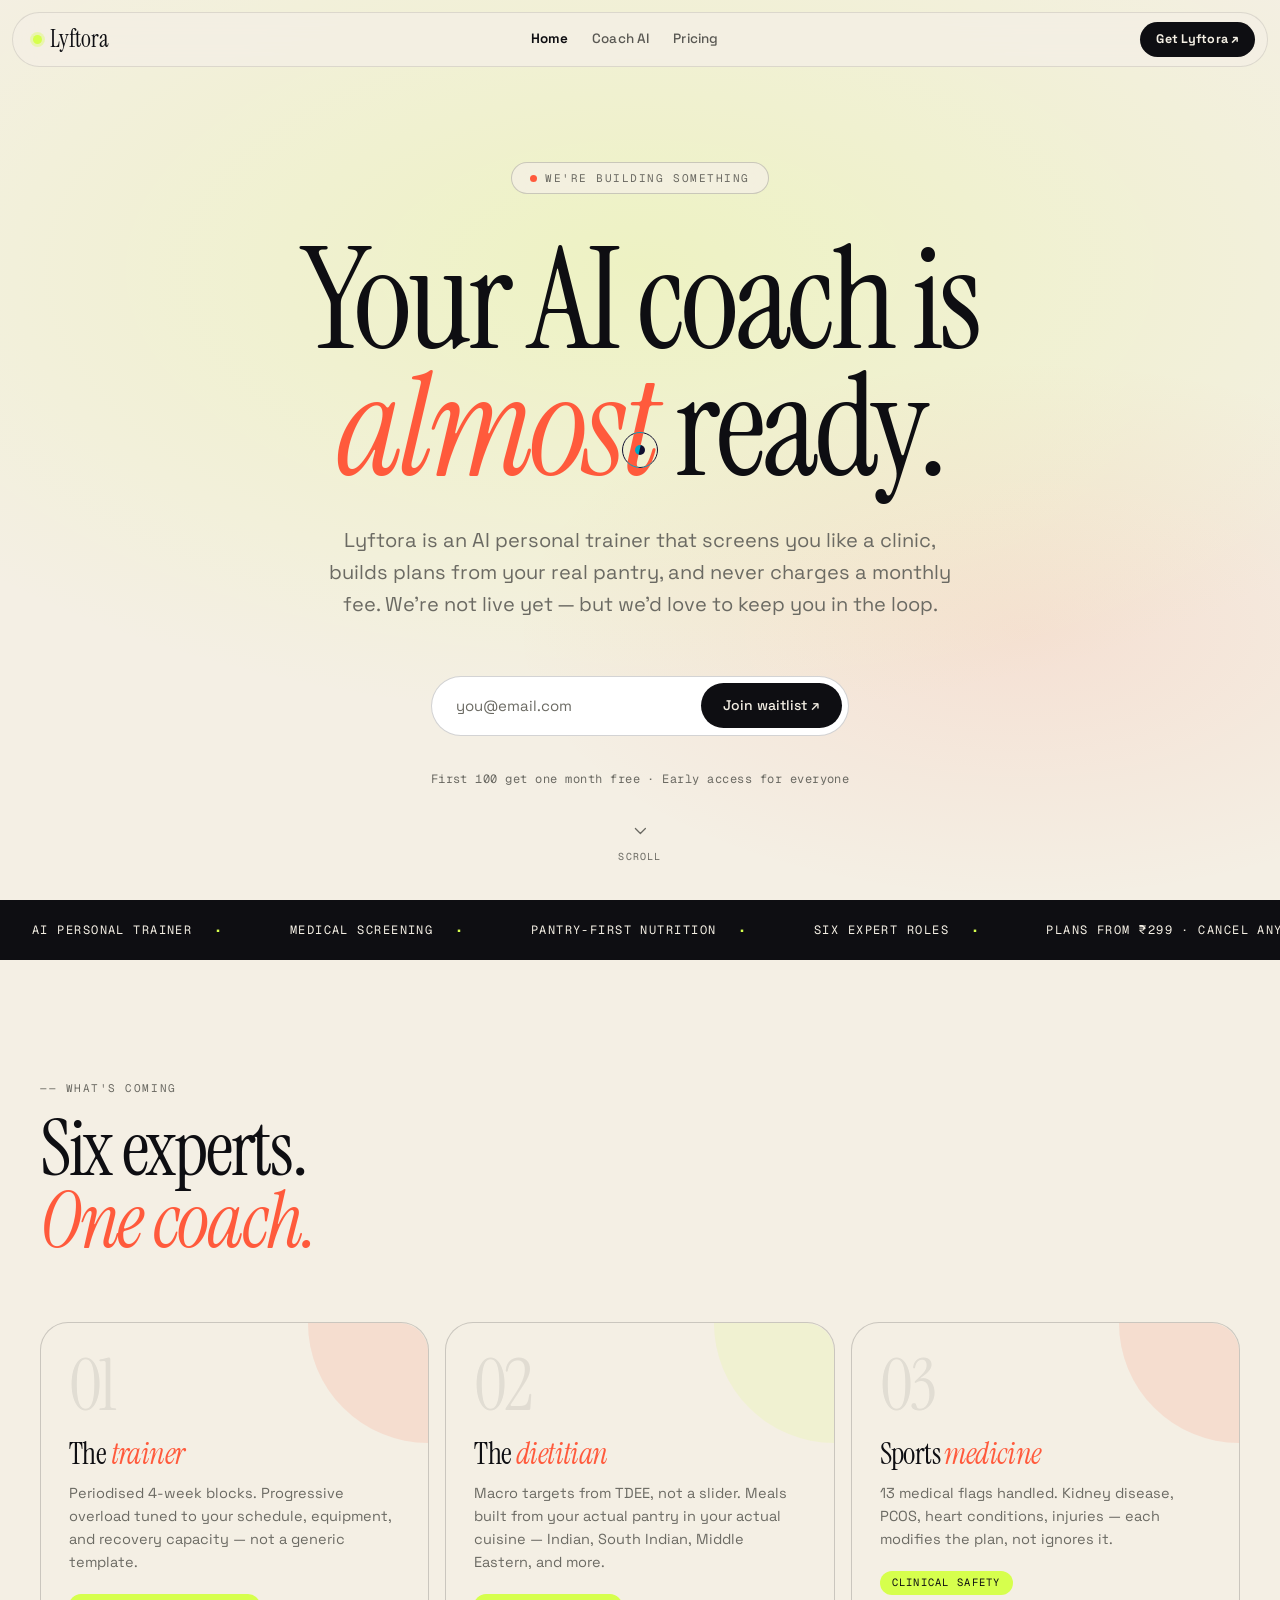
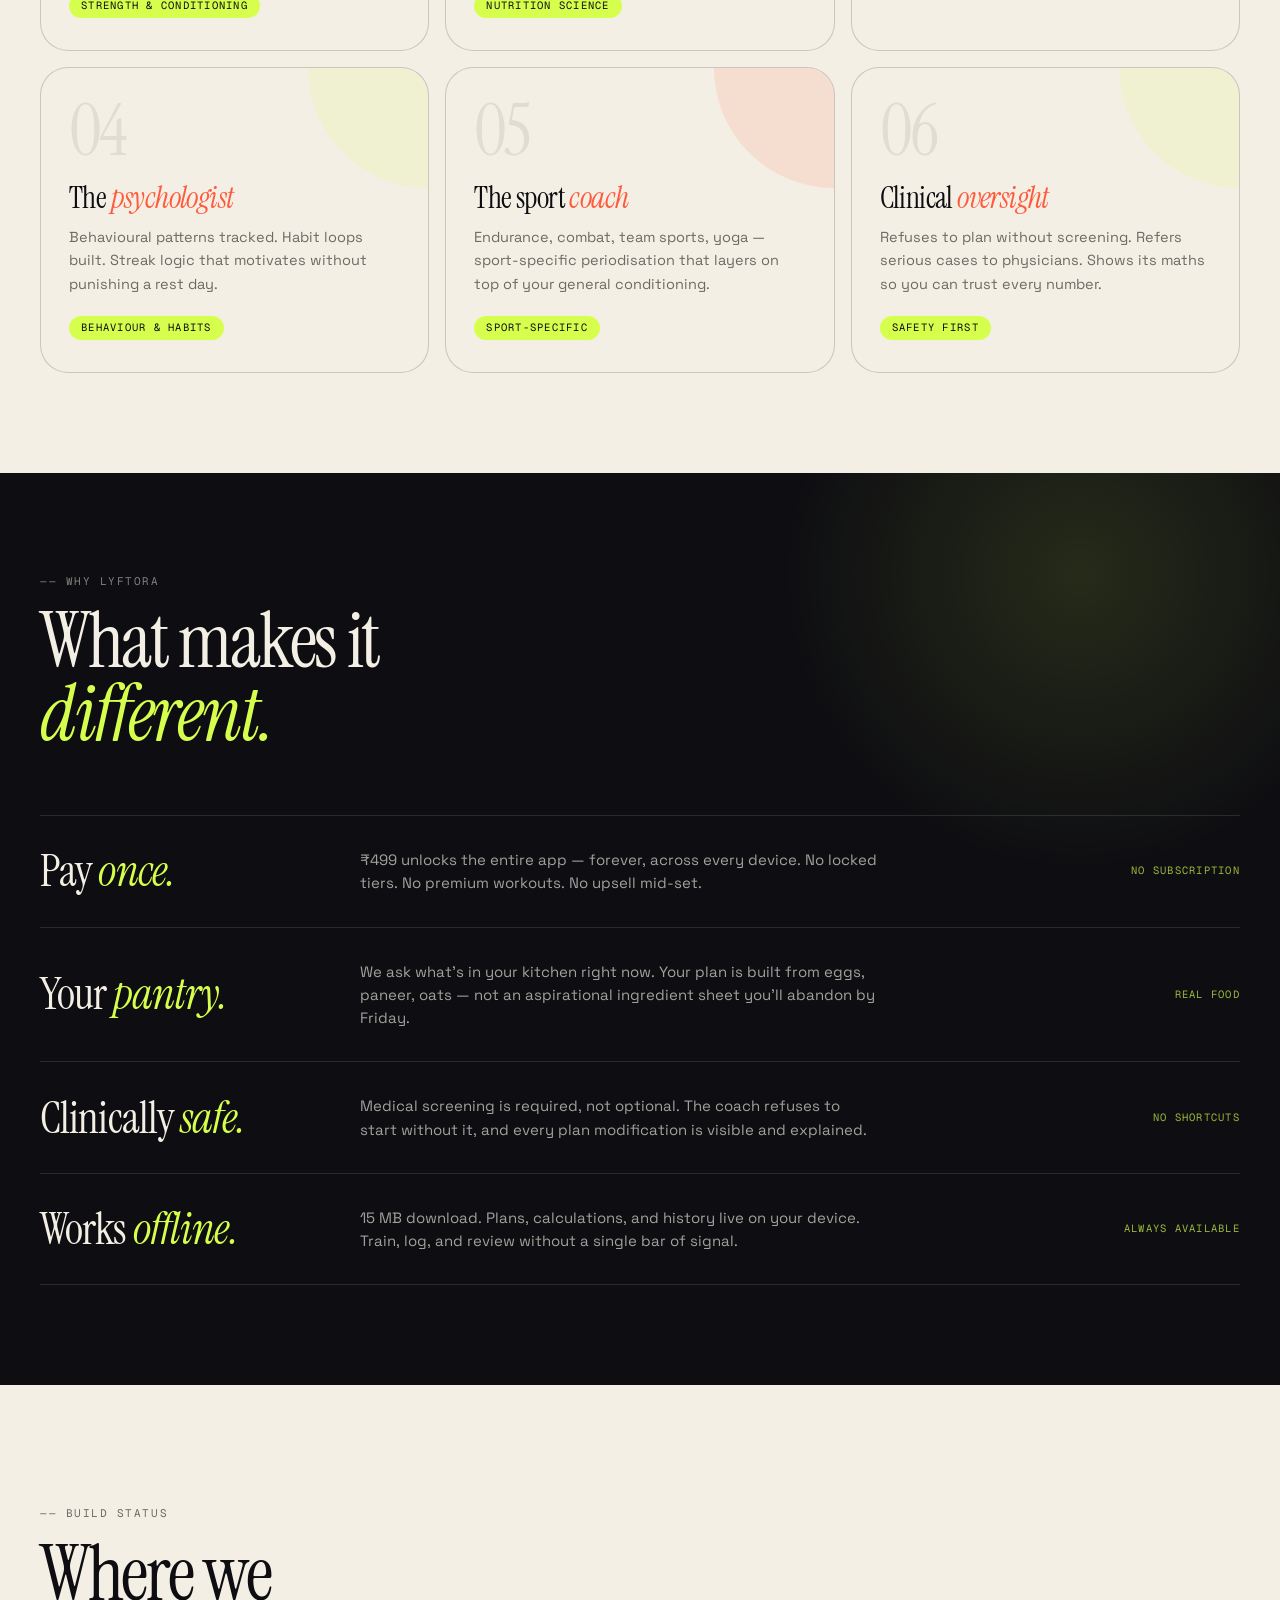
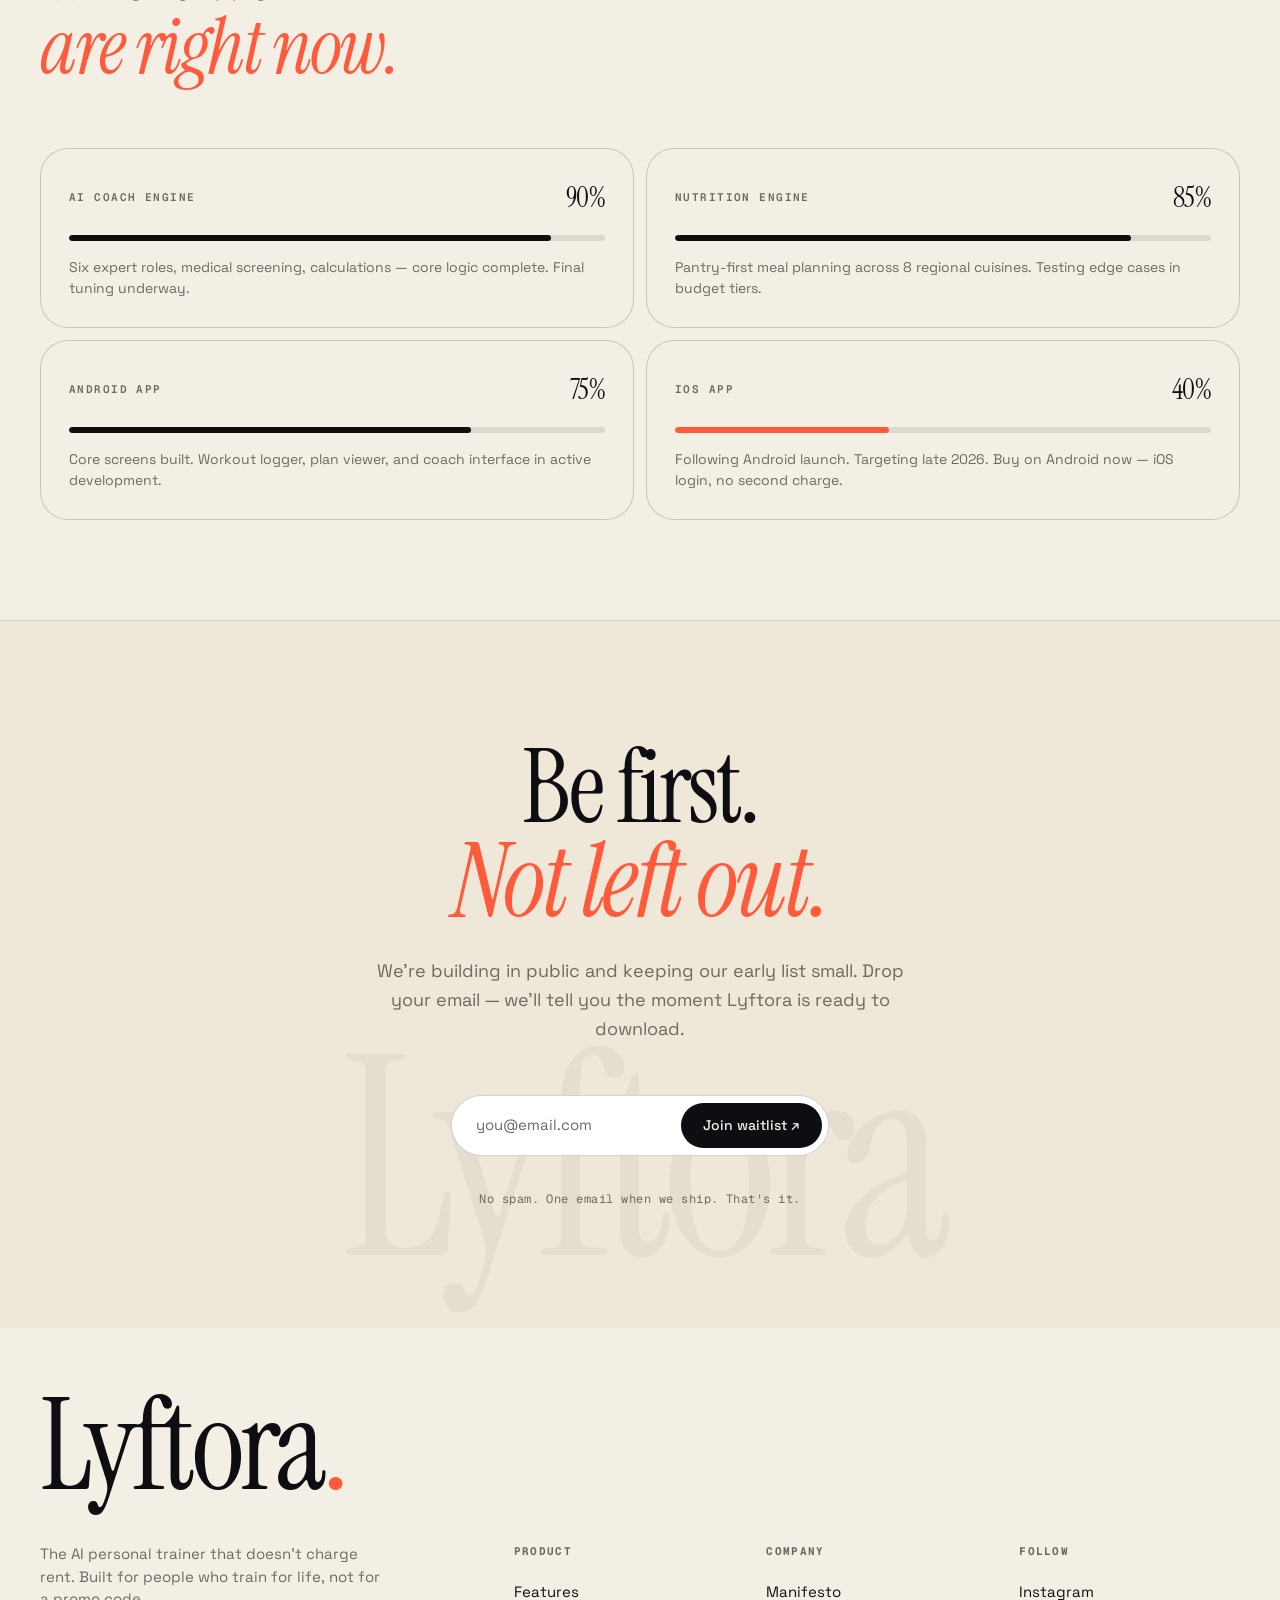
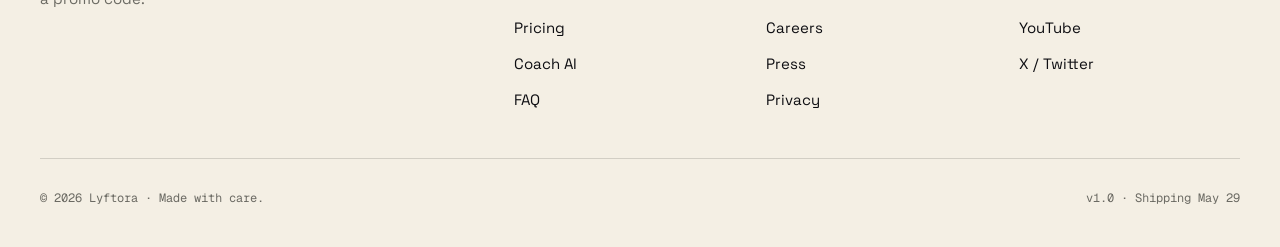
==== commit cdfe3d0b: "feat(index): replace mailto CTAs with canonical waitlist form Co-Authored-By: Claude Opus 4.7 (1M co" ====
--- a/index.html
+++ b/index.html
@@ -28,6 +28,7 @@
 <link rel="stylesheet" href="css/index.css" />
 <link rel="stylesheet" href="css/navbar.css" />
 <link rel="stylesheet" href="css/footer.css" />
+<link rel="stylesheet" href="css/waitlist.css" />
 
 <style>
 /* ── Tokens (mirrored from coach-ai.css) ── */
@@ -540,11 +541,21 @@
     </p>
 
     <div class="cs-cta-group">
-      <a href="mailto:hello@lyftora.in?subject=Early%20Access%20%E2%80%94%20Keep%20me%20posted&body=Hi%20Lyftora%20team%2C%0A%0APlease%20keep%20me%20updated%20on%20the%20launch.%0A%0AThanks!" class="cs-btn-primary">
-        Get early access updates
-        <svg viewBox="0 0 24 24" aria-hidden="true"><line x1="5" y1="12" x2="19" y2="12"/><polyline points="12 5 19 12 12 19"/></svg>
-      </a>
-      <span class="cs-email-note">Drop a mail at hello@lyftora.in &mdash; we reply to every one.</span>
+      <div id="waitlist" class="waitlist">
+        <form class="waitlist-form" novalidate>
+          <input
+            type="email"
+            name="email"
+            required
+            placeholder="you@email.com"
+            autocomplete="email"
+            aria-label="Email address"
+          />
+          <button type="submit">Join waitlist <span aria-hidden="true">↗</span></button>
+        </form>
+        <p class="waitlist-status" role="status" aria-live="polite"></p>
+        <p class="waitlist-microcopy">First 100 get one month free &middot; Early access for everyone</p>
+      </div>
     </div>
   </div>
 
@@ -723,14 +734,24 @@
   <h2 class="cs-final-h2 reveal">Be first.<br/><em>Not left out.</em></h2>
   <p class="cs-final-sub reveal">
     We're building in public and keeping our early list small.
-    Drop us an email — we'll tell you the moment Lyftora is ready to download.
+    Drop your email — we'll tell you the moment Lyftora is ready to download.
   </p>
   <div class="cs-final-cta reveal">
-    <a href="mailto:hello@lyftora.in?subject=Early%20Access%20%E2%80%94%20Keep%20me%20posted&body=Hi%20Lyftora%20team%2C%0A%0APlease%20keep%20me%20updated%20on%20the%20launch.%0A%0AThanks!" class="cs-btn-primary">
-      hello@lyftora.in
-      <svg viewBox="0 0 24 24" aria-hidden="true"><line x1="5" y1="12" x2="19" y2="12"/><polyline points="12 5 19 12 12 19"/></svg>
-    </a>
-    <span class="cs-final-note">No spam. One email when we ship. That's it.</span>
+    <div class="waitlist">
+      <form class="waitlist-form" novalidate>
+        <input
+          type="email"
+          name="email"
+          required
+          placeholder="you@email.com"
+          autocomplete="email"
+          aria-label="Email address"
+        />
+        <button type="submit">Join waitlist <span aria-hidden="true">↗</span></button>
+      </form>
+      <p class="waitlist-status" role="status" aria-live="polite"></p>
+      <p class="waitlist-microcopy">No spam. One email when we ship. That's it.</p>
+    </div>
   </div>
 </section>
 
--- a/css/waitlist.css
+++ b/css/waitlist.css
@@ -0,0 +1,160 @@
+/* ── Waitlist form ── */
+.waitlist {
+  max-width: 480px;
+  margin-inline: auto;
+}
+.waitlist-form {
+  display: flex;
+  flex-direction: column;
+  gap: 8px;
+  padding: 6px;
+  border: 1px solid rgba(14, 14, 18, .18);
+  border-radius: 999px;
+  background: #fff;
+}
+@media (min-width: 540px) {
+  .waitlist-form {
+    flex-direction: row;
+    align-items: center;
+  }
+}
+.waitlist-form input {
+  flex: 1;
+  border: 0;
+  background: transparent;
+  padding: 12px 18px;
+  font: inherit;
+  font-size: 15px;
+  color: var(--ink);
+  outline: none;
+  min-width: 0;
+}
+.waitlist-form input::placeholder {
+  color: var(--muted);
+}
+.waitlist-form button {
+  border: 0;
+  border-radius: 999px;
+  background: var(--ink);
+  color: var(--cream);
+  padding: 12px 22px;
+  font: inherit;
+  font-size: 14px;
+  font-weight: 500;
+  cursor: pointer;
+  white-space: nowrap;
+  transition: background .15s;
+}
+.waitlist-form button:hover {
+  background: var(--coral);
+}
+.waitlist-status {
+  font-family: var(--mono);
+  font-size: 12px;
+  color: var(--muted);
+  text-align: center;
+  min-height: 1em;
+  margin-top: 8px;
+}
+.waitlist-status.is-error { color: var(--coral); }
+.waitlist-status.is-success { color: #2a8c4f; }
+.waitlist-microcopy {
+  font-family: var(--mono);
+  font-size: 12px;
+  color: var(--muted);
+  text-align: center;
+  margin-top: 14px;
+  letter-spacing: .04em;
+}
+
+/* ── Coach-AI pre-launch banner ── */
+.prelaunch-banner {
+  background: var(--ink);
+  color: var(--cream);
+  padding: 14px clamp(16px, 4vw, 40px);
+  display: flex;
+  flex-wrap: wrap;
+  gap: 12px 18px;
+  align-items: center;
+  justify-content: center;
+  font-family: var(--mono);
+  font-size: 12.5px;
+  letter-spacing: .04em;
+  text-align: center;
+}
+.prelaunch-banner a {
+  color: var(--lime);
+  text-decoration: none;
+  font-weight: 500;
+  white-space: nowrap;
+}
+.prelaunch-banner a:hover { color: var(--cream); }
+
+/* ── Features comparison (replaces price chart on coach-ai) ── */
+.vs-wrap { display: block; }
+.vs-head { max-width: 60ch; margin-bottom: 48px; }
+.vs-head h3 {
+  font-family: var(--serif);
+  font-weight: 400;
+  font-size: clamp(36px, 5vw, 72px);
+  line-height: .95;
+  letter-spacing: -.03em;
+}
+.vs-head h3 em { font-style: italic; color: var(--coral); }
+.vs-head p {
+  color: var(--muted);
+  margin-top: 14px;
+  max-width: 50ch;
+  line-height: 1.55;
+}
+.vs-grid {
+  display: grid;
+  grid-template-columns: 1fr;
+  gap: 16px;
+}
+@media (min-width: 760px) { .vs-grid { grid-template-columns: repeat(2, 1fr); } }
+@media (min-width: 1080px) { .vs-grid { grid-template-columns: repeat(4, 1fr); } }
+.vs-col {
+  border: 1px solid rgba(14, 14, 18, .18);
+  border-radius: 20px;
+  padding: 28px 22px;
+  background: rgba(255, 255, 255, .4);
+}
+.vs-col-win {
+  background: var(--ink);
+  color: var(--cream);
+  border-color: var(--ink);
+}
+.vs-col-h {
+  font-family: var(--mono);
+  font-size: 11px;
+  text-transform: uppercase;
+  letter-spacing: .14em;
+  color: var(--muted);
+  margin-bottom: 22px;
+  font-weight: 600;
+}
+.vs-col-win .vs-col-h { color: var(--lime); }
+.vs-list {
+  display: flex;
+  flex-direction: column;
+  gap: 14px;
+  list-style: none;
+  padding: 0;
+  margin: 0;
+}
+.vs-list li {
+  display: flex;
+  gap: 12px;
+  align-items: flex-start;
+  font-size: 15px;
+  line-height: 1.45;
+}
+.vs-glyph {
+  font-family: var(--mono);
+  width: 18px;
+  flex: 0 0 auto;
+  color: var(--coral);
+  font-weight: 600;
+}
+.vs-col-win .vs-glyph { color: var(--lime); }
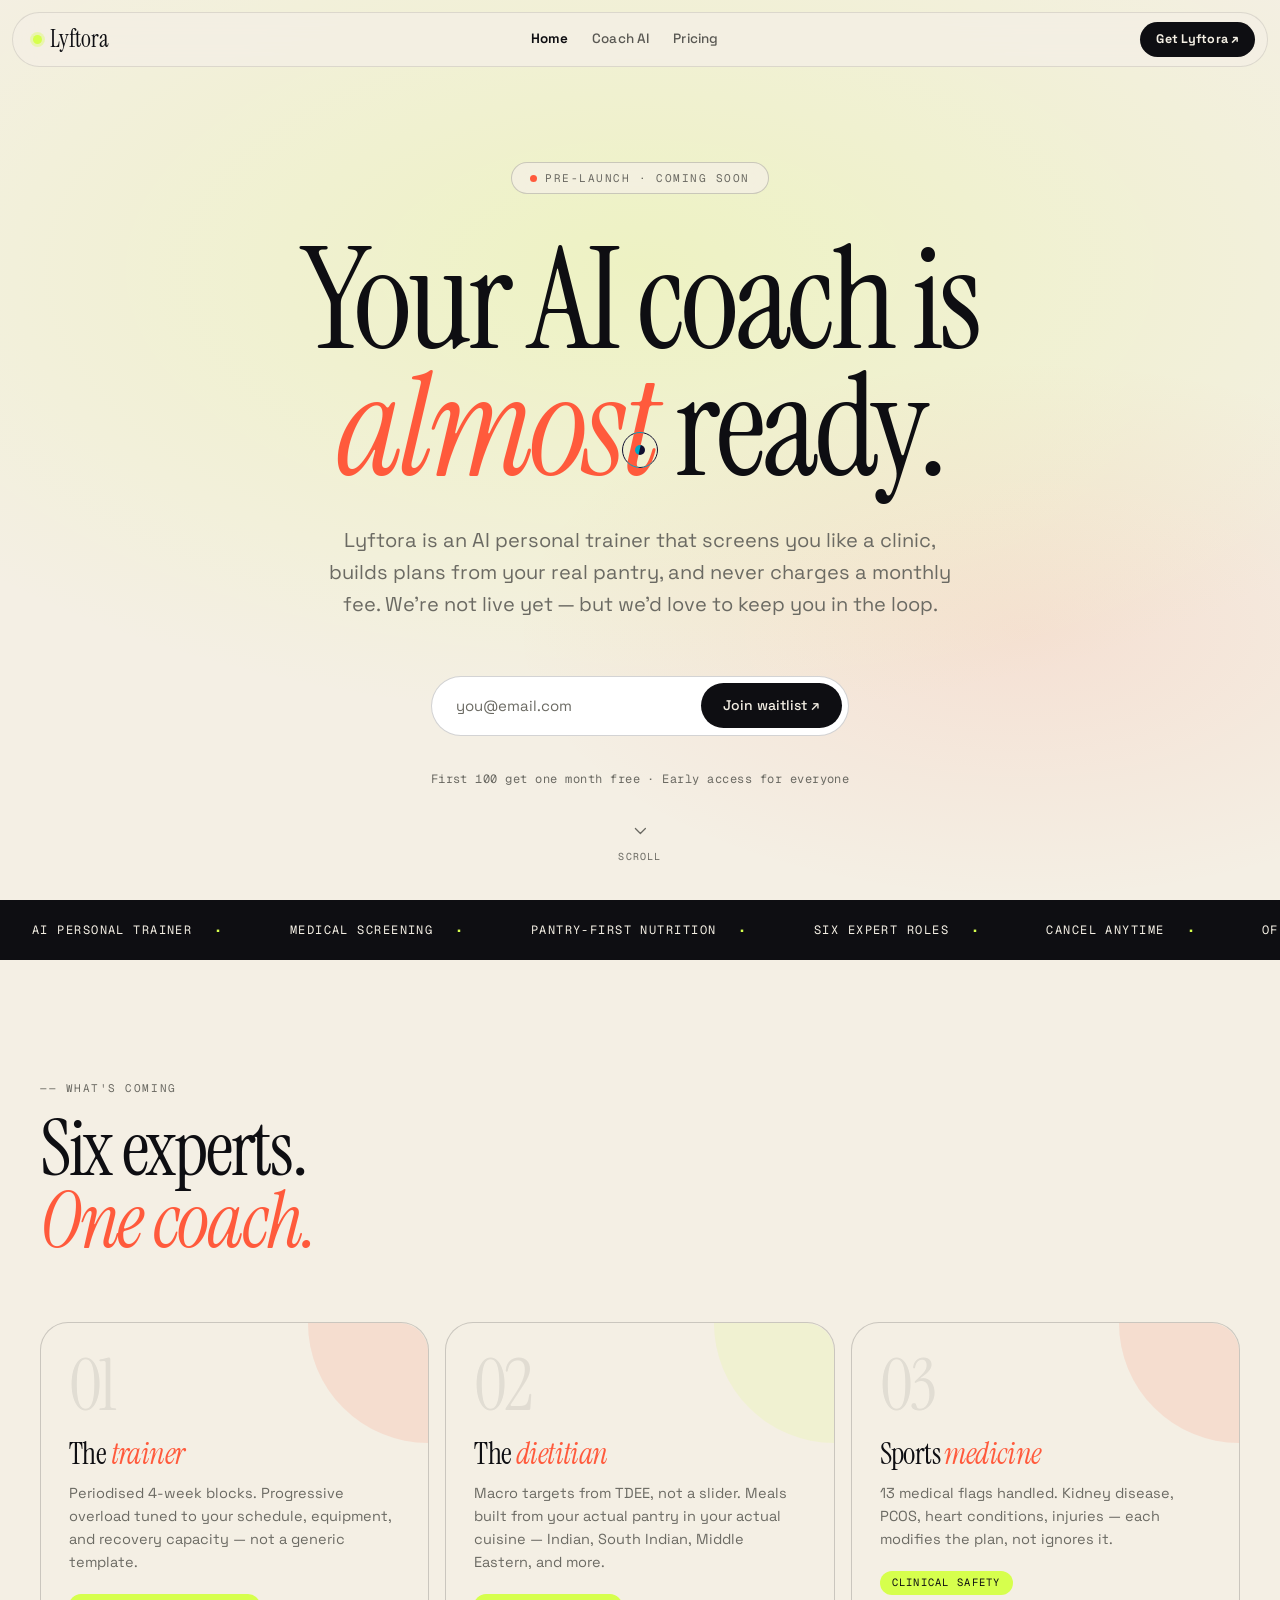
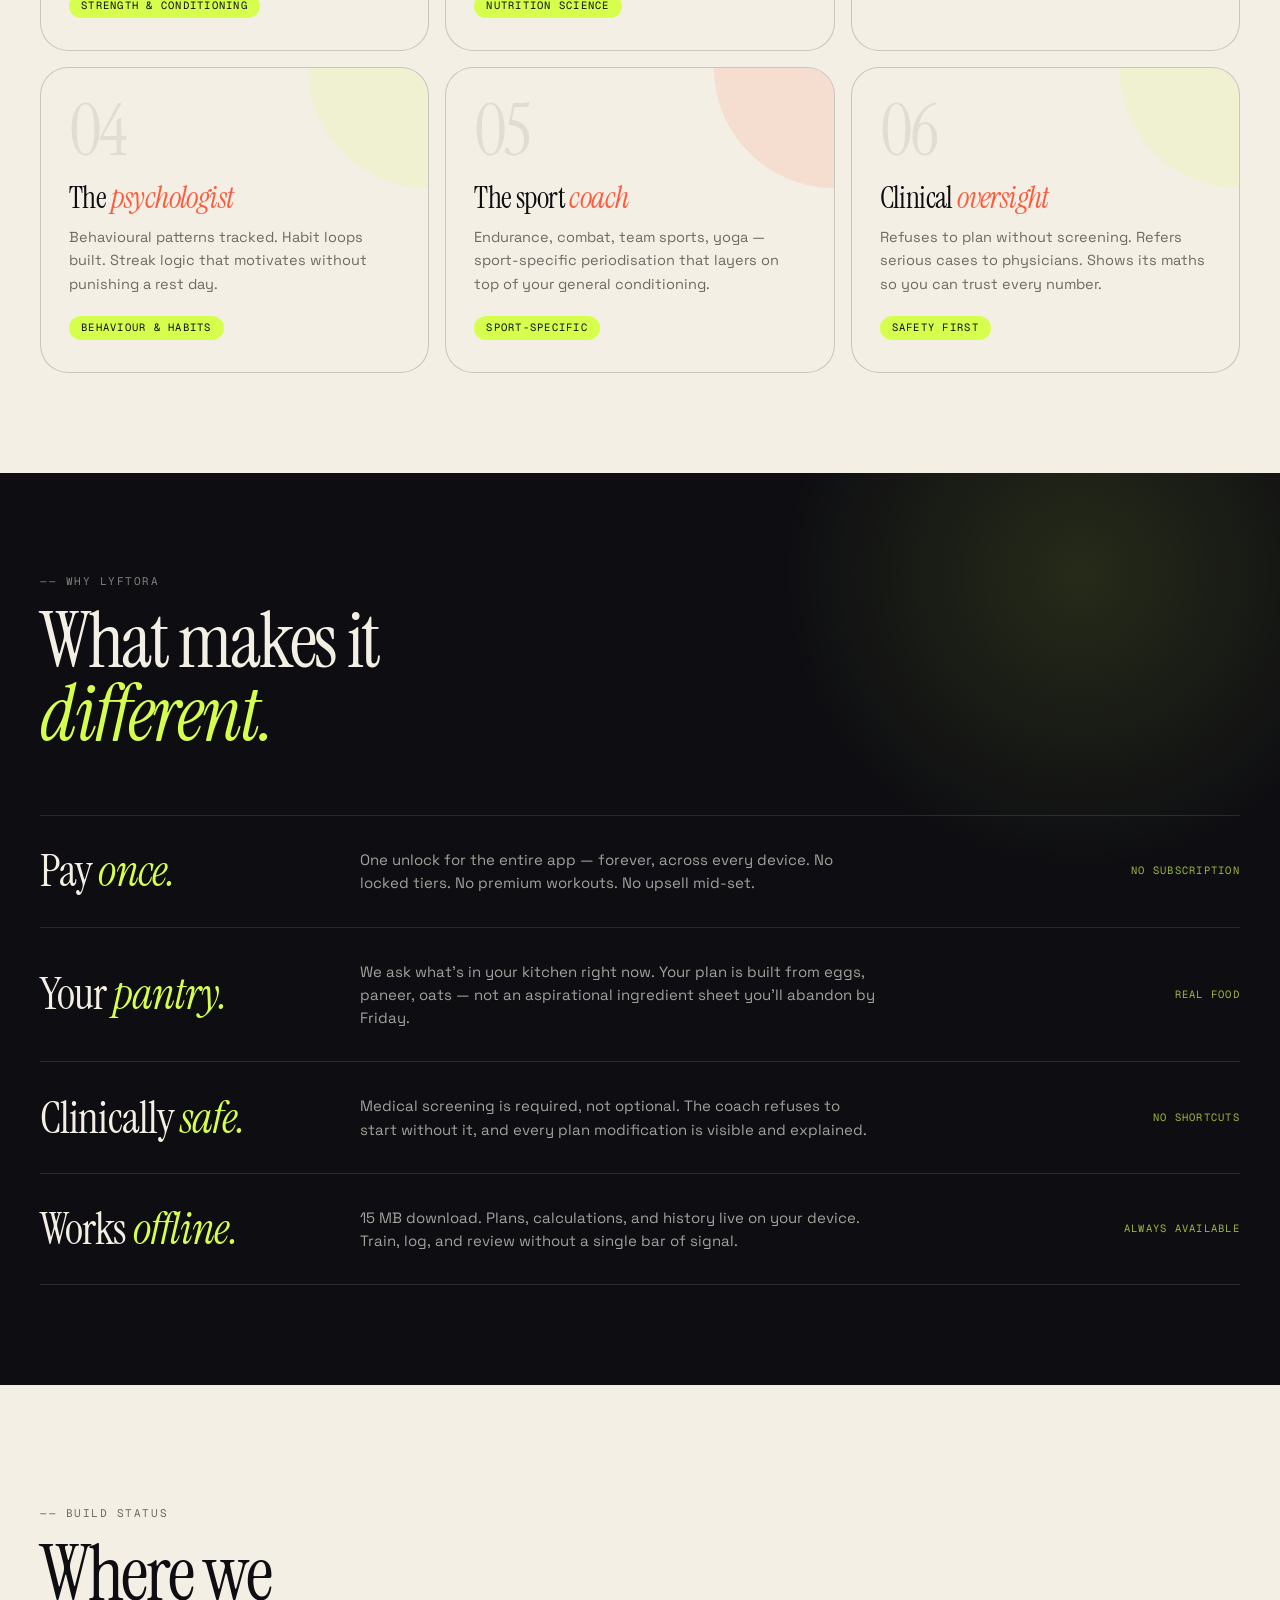
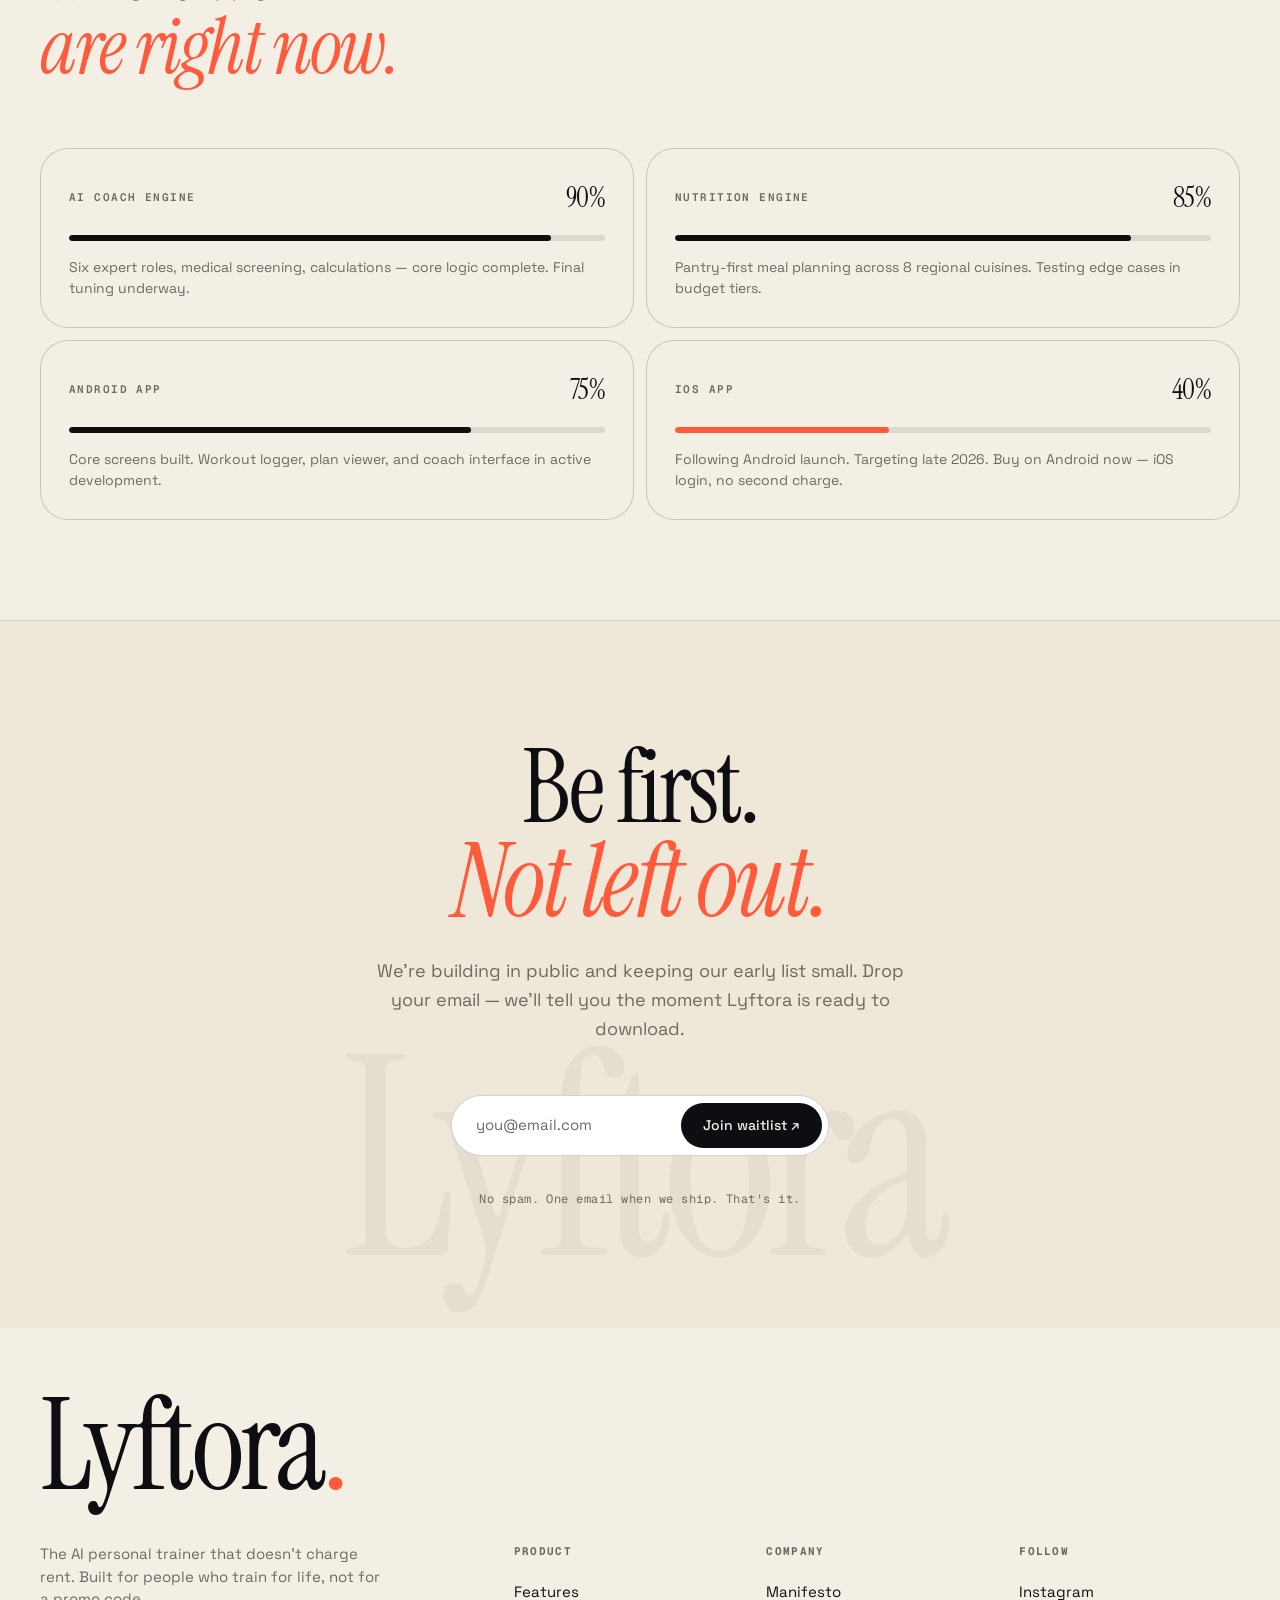
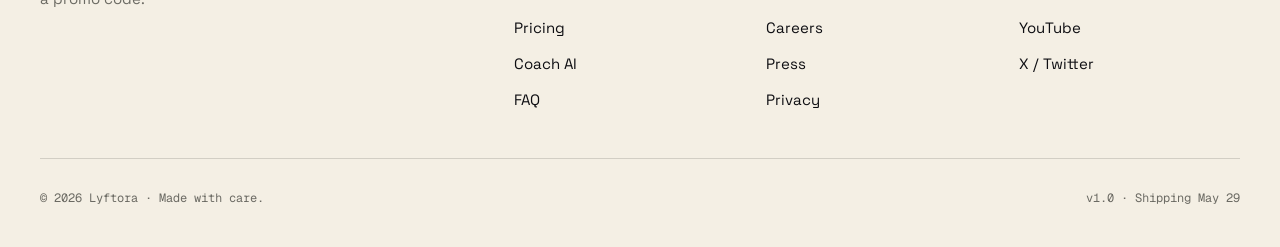
==== commit 8e2692fe: "content(index): strip concrete pricing references for pre-launch tone Co-Authored-By: Claude Opus 4." ====
--- a/index.html
+++ b/index.html
@@ -528,7 +528,7 @@
   <div class="cs-hero-inner">
     <div class="cs-badge">
       <span class="cs-badge-dot" aria-hidden="true"></span>
-      We're building something
+      Pre-launch &middot; Coming soon
     </div>
 
     <h1 class="cs-h1">
@@ -573,7 +573,7 @@
     <span class="cs-ticker-item">Medical Screening</span>
     <span class="cs-ticker-item">Pantry-First Nutrition</span>
     <span class="cs-ticker-item">Six Expert Roles</span>
-    <span class="cs-ticker-item">Plans from ₹299 · Cancel Anytime</span>
+    <span class="cs-ticker-item">Cancel Anytime</span>
     <span class="cs-ticker-item">Offline-First · 15 MB</span>
     <span class="cs-ticker-item">Android &amp; iOS</span>
     <span class="cs-ticker-item">4-Week Progressive Plans</span>
@@ -581,7 +581,7 @@
     <span class="cs-ticker-item">Medical Screening</span>
     <span class="cs-ticker-item">Pantry-First Nutrition</span>
     <span class="cs-ticker-item">Six Expert Roles</span>
-    <span class="cs-ticker-item">Plans from ₹299 · Cancel Anytime</span>
+    <span class="cs-ticker-item">Cancel Anytime</span>
     <span class="cs-ticker-item">Offline-First · 15 MB</span>
     <span class="cs-ticker-item">Android &amp; iOS</span>
     <span class="cs-ticker-item">4-Week Progressive Plans</span>
@@ -654,7 +654,7 @@
     <div class="cs-rows">
       <div class="cs-row reveal">
         <div class="cs-row-label">Pay <em>once.</em></div>
-        <div class="cs-row-body">₹499 unlocks the entire app — forever, across every device. No locked tiers. No premium workouts. No upsell mid-set.</div>
+        <div class="cs-row-body">One unlock for the entire app — forever, across every device. No locked tiers. No premium workouts. No upsell mid-set.</div>
         <div class="cs-row-tag">No subscription</div>
       </div>
       <div class="cs-row reveal">
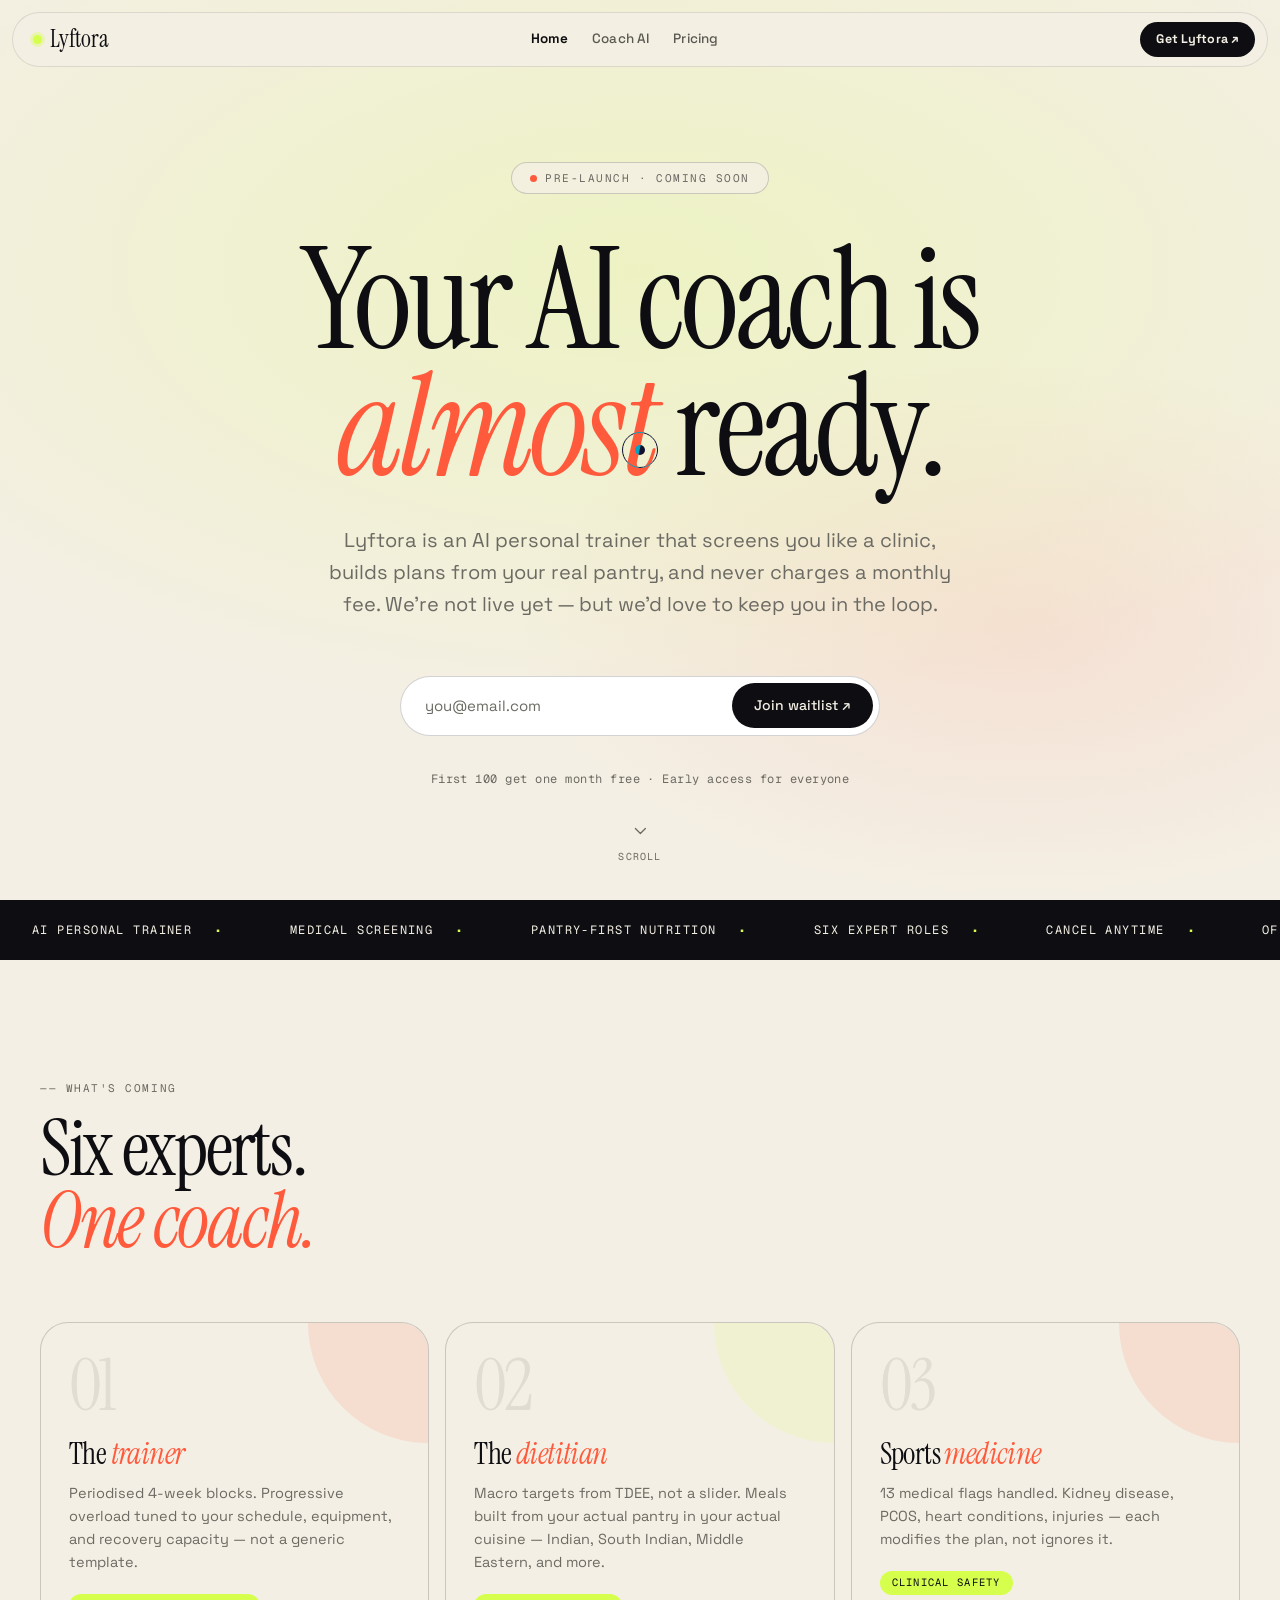
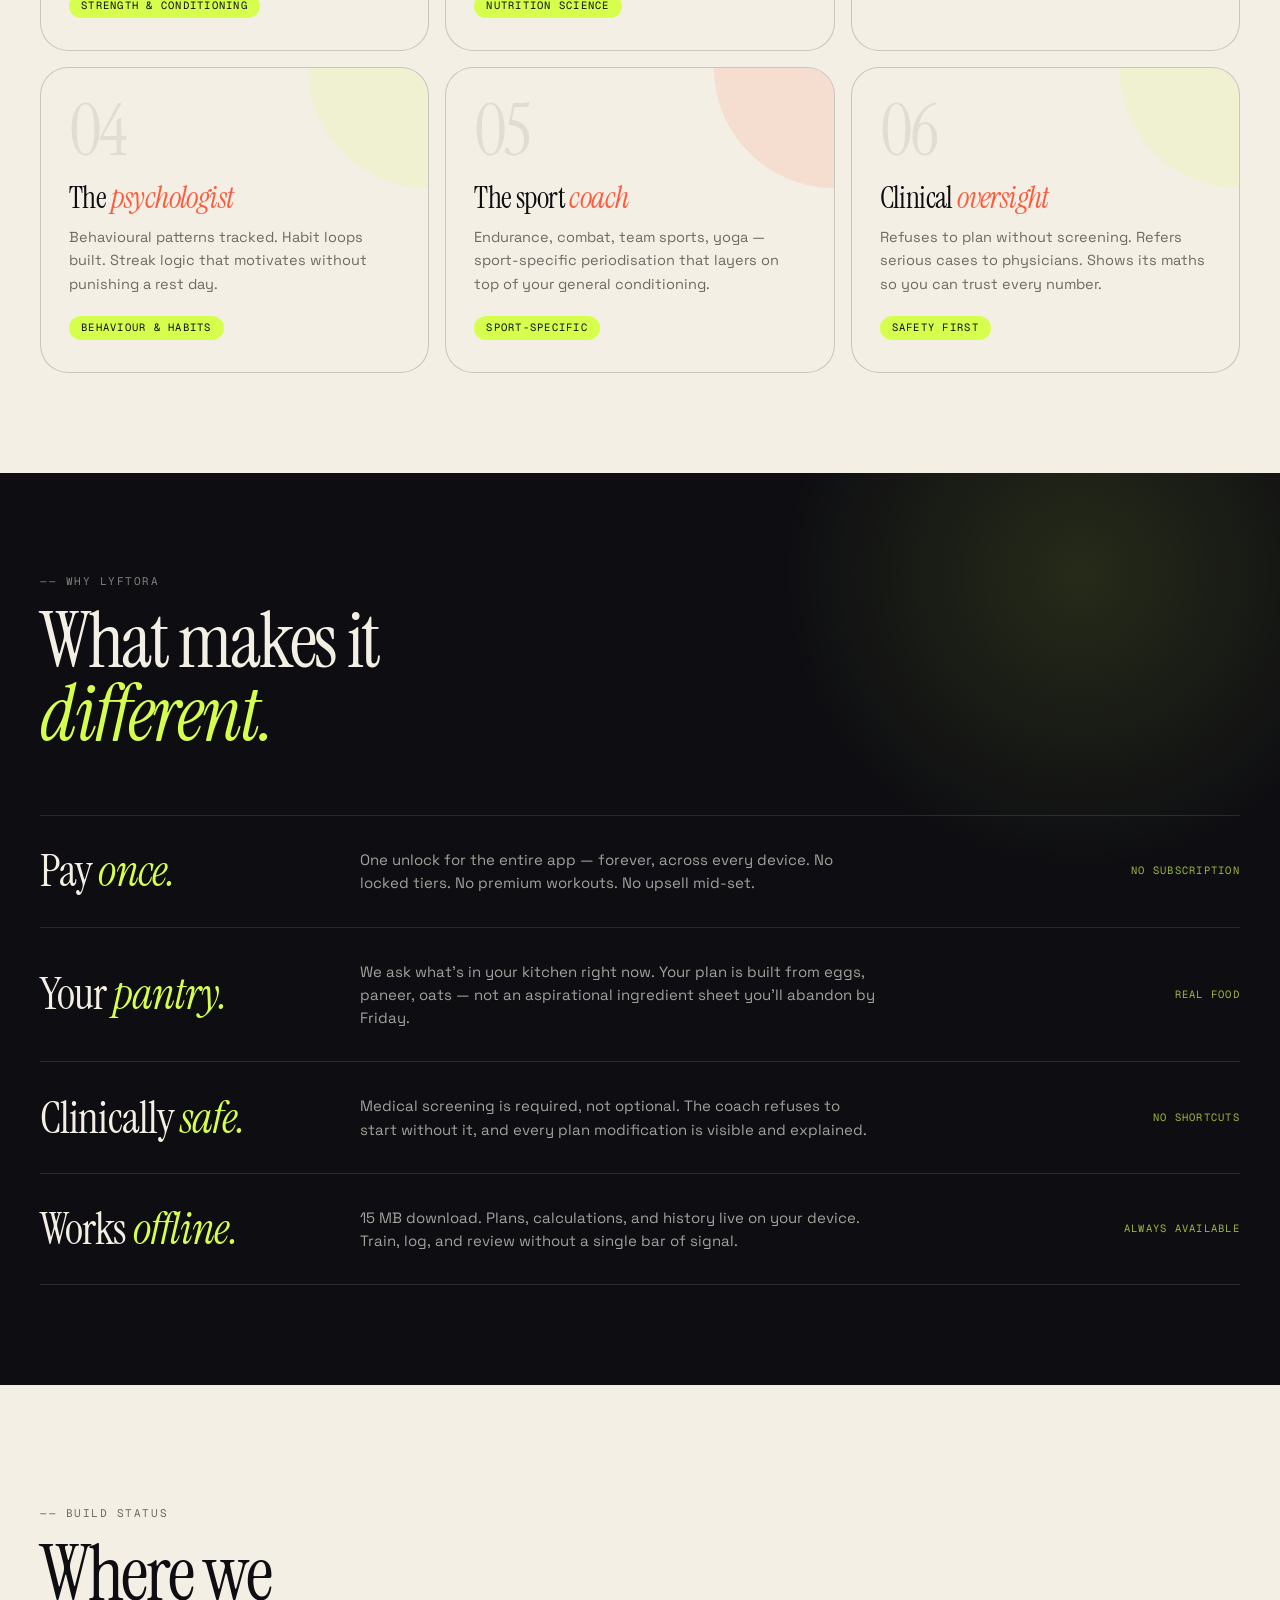
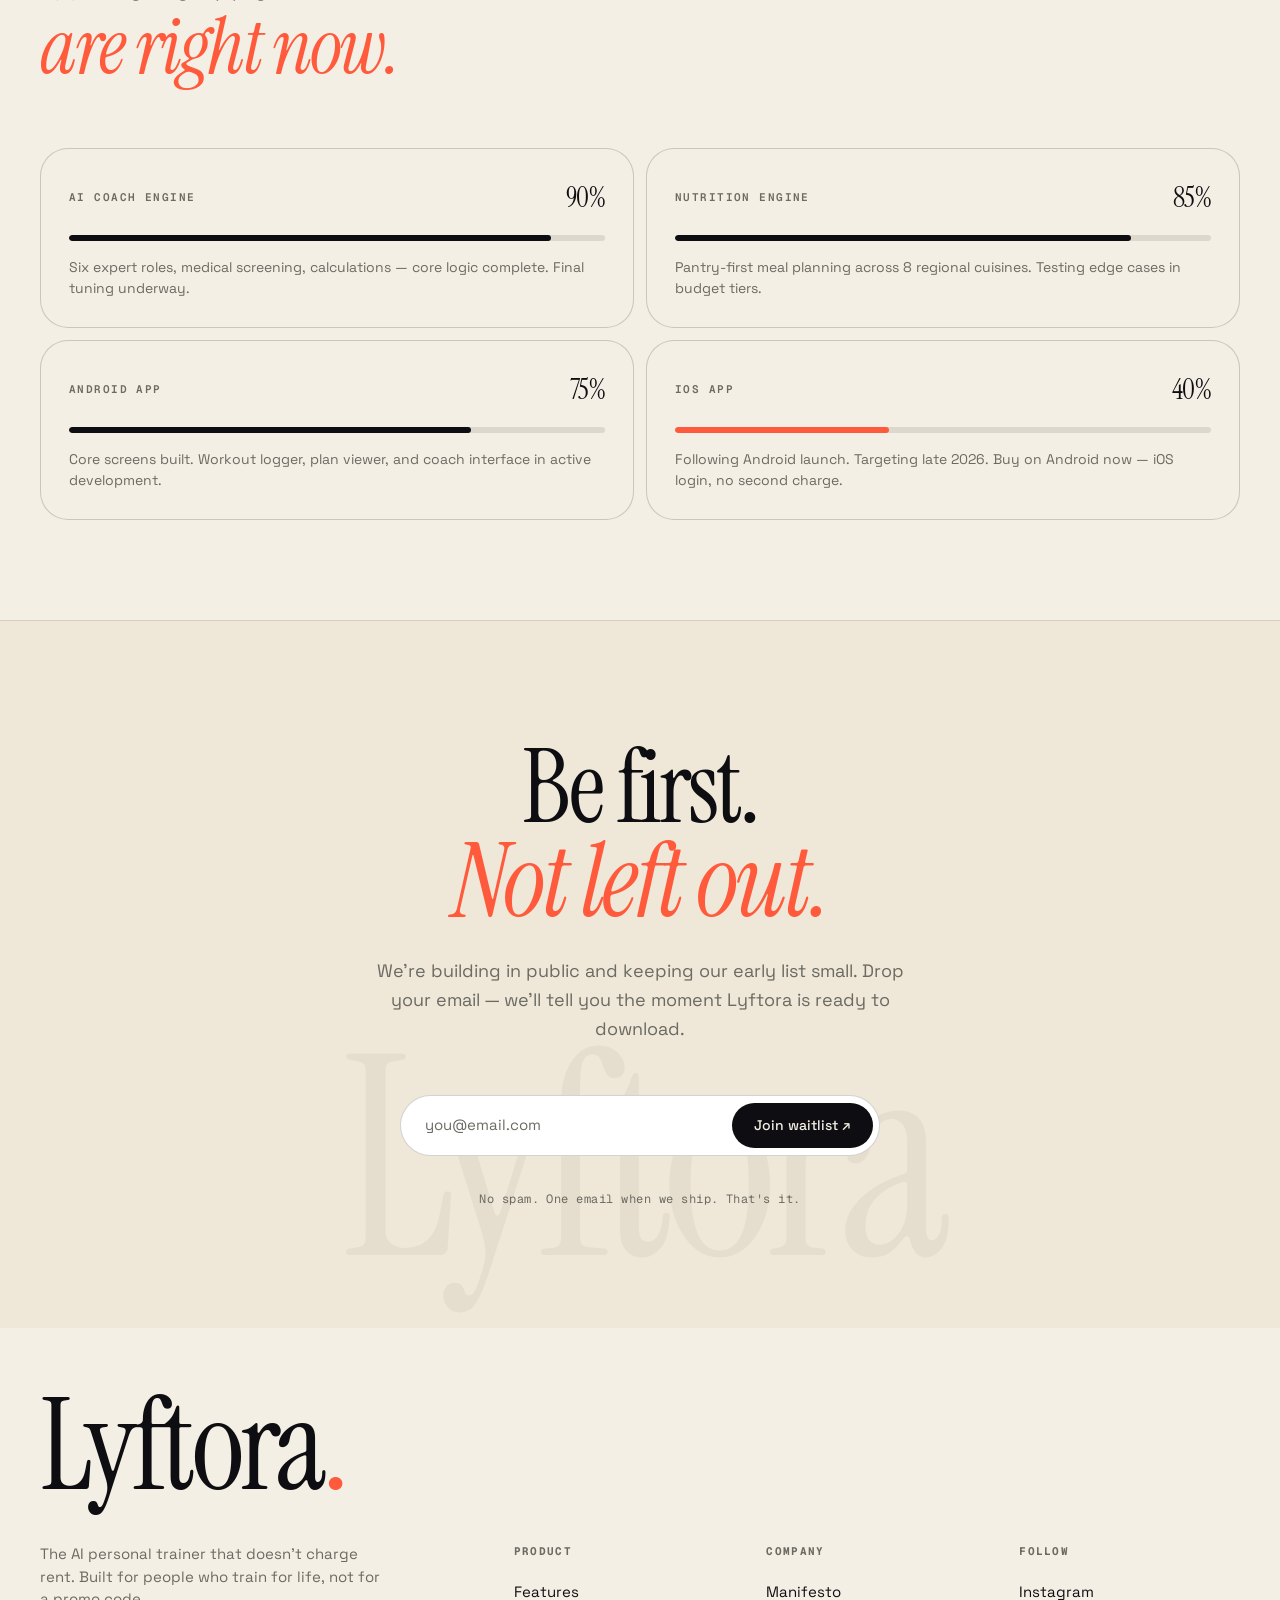
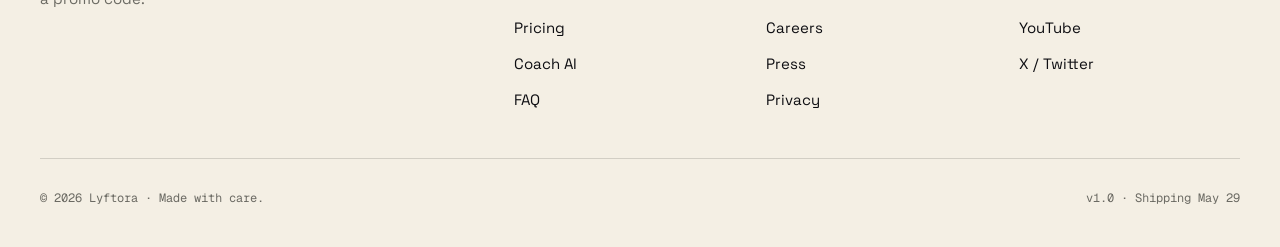
==== commit 50d8e383: "fix(waitlist): add touch-action: manipulation; force full width on mobile - touch-action: manipulati" ====
--- a/index.html
+++ b/index.html
@@ -134,6 +134,7 @@
   flex-direction: column;
   align-items: center;
   gap: 14px;
+  width: 100%;
 }
 
 .cs-btn-primary {
@@ -187,6 +188,7 @@
   text-transform: uppercase;
   color: var(--muted);
   animation: float-cue 2.4s ease-in-out infinite;
+  pointer-events: none;
 }
 @keyframes float-cue {
   0%, 100% { transform: translateX(-50%) translateY(0); }
--- a/css/waitlist.css
+++ b/css/waitlist.css
@@ -1,52 +1,97 @@
 /* ── Waitlist form ── */
 .waitlist {
+  width: 100%;
   max-width: 480px;
   margin-inline: auto;
-}
+  position: relative;
+  z-index: 2;
+  isolation: isolate;
+}
+.waitlist-form input,
+.waitlist-form button {
+  pointer-events: auto;
+  position: relative;
+  z-index: 1;
+  touch-action: manipulation;
+  -webkit-tap-highlight-color: rgba(255, 90, 60, .15);
+}
+/* Mobile-first: input and button are independent pills, stacked */
 .waitlist-form {
   display: flex;
   flex-direction: column;
-  gap: 8px;
-  padding: 6px;
+  gap: 10px;
+  width: 100%;
+}
+.waitlist-form input {
+  flex: 1;
   border: 1px solid rgba(14, 14, 18, .18);
   border-radius: 999px;
   background: #fff;
-}
-@media (min-width: 540px) {
-  .waitlist-form {
-    flex-direction: row;
-    align-items: center;
-  }
-}
-.waitlist-form input {
-  flex: 1;
-  border: 0;
-  background: transparent;
-  padding: 12px 18px;
+  padding: 14px 22px;
   font: inherit;
   font-size: 15px;
   color: var(--ink);
   outline: none;
   min-width: 0;
+  width: 100%;
+  box-sizing: border-box;
+  -webkit-appearance: none;
+  appearance: none;
 }
 .waitlist-form input::placeholder {
   color: var(--muted);
+}
+.waitlist-form input:focus {
+  border-color: var(--ink);
+}
+.waitlist-form input.is-error {
+  border-color: var(--coral);
 }
 .waitlist-form button {
   border: 0;
   border-radius: 999px;
   background: var(--ink);
   color: var(--cream);
-  padding: 12px 22px;
+  padding: 14px 22px;
   font: inherit;
   font-size: 14px;
   font-weight: 500;
   cursor: pointer;
   white-space: nowrap;
   transition: background .15s;
+  width: 100%;
 }
 .waitlist-form button:hover {
   background: var(--coral);
+}
+
+/* ≥540px: merge input + button into one combined pill */
+@media (min-width: 540px) {
+  .waitlist-form {
+    flex-direction: row;
+    align-items: center;
+    gap: 8px;
+    padding: 6px;
+    border: 1px solid rgba(14, 14, 18, .18);
+    border-radius: 999px;
+    background: #fff;
+  }
+  .waitlist-form.has-error {
+    border-color: var(--coral);
+  }
+  .waitlist-form input {
+    border: 0;
+    background: transparent;
+    padding: 12px 18px;
+    width: auto;
+  }
+  .waitlist-form input:focus {
+    border-color: transparent;
+  }
+  .waitlist-form button {
+    width: auto;
+    padding: 12px 22px;
+  }
 }
 .waitlist-status {
   font-family: var(--mono);
@@ -69,6 +114,9 @@
 
 /* ── Coach-AI pre-launch banner ── */
 .prelaunch-banner {
+  position: sticky;
+  top: 0;
+  z-index: 1001;
   background: var(--ink);
   color: var(--cream);
   padding: 14px clamp(16px, 4vw, 40px);
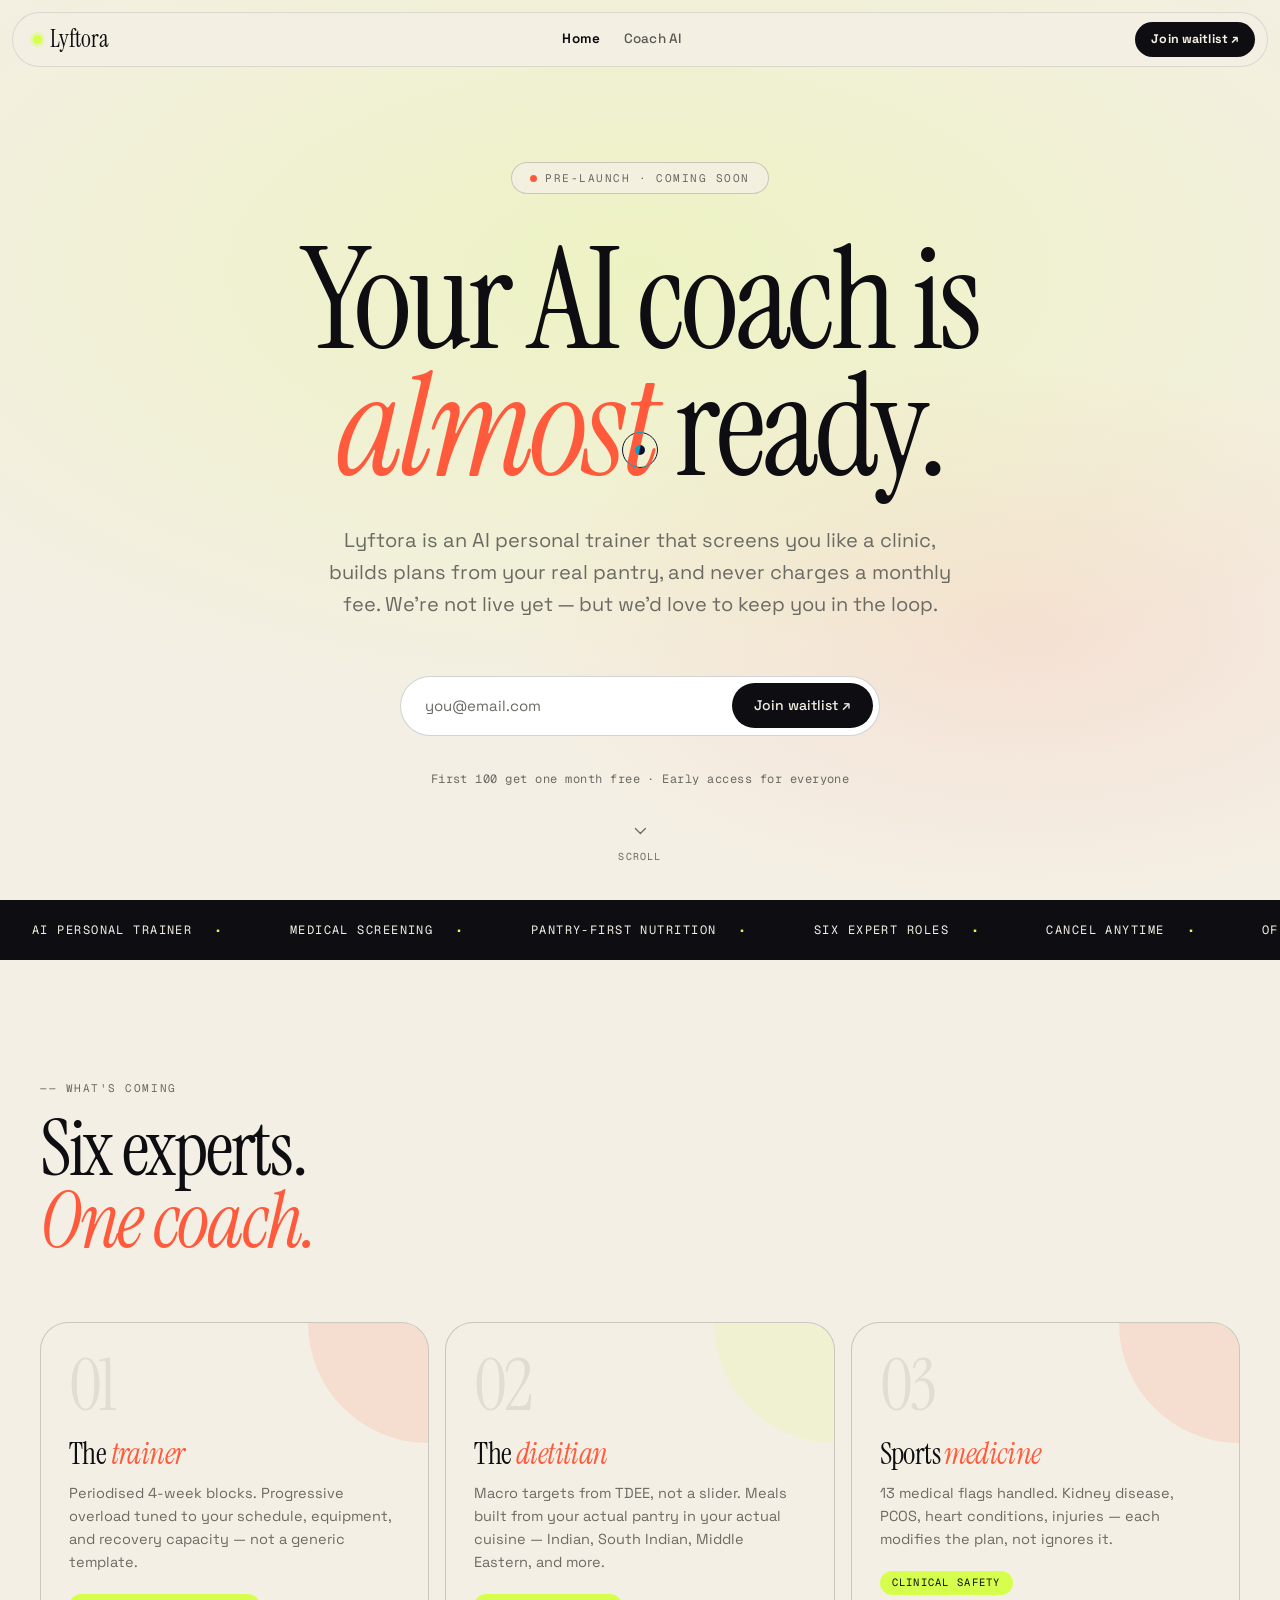
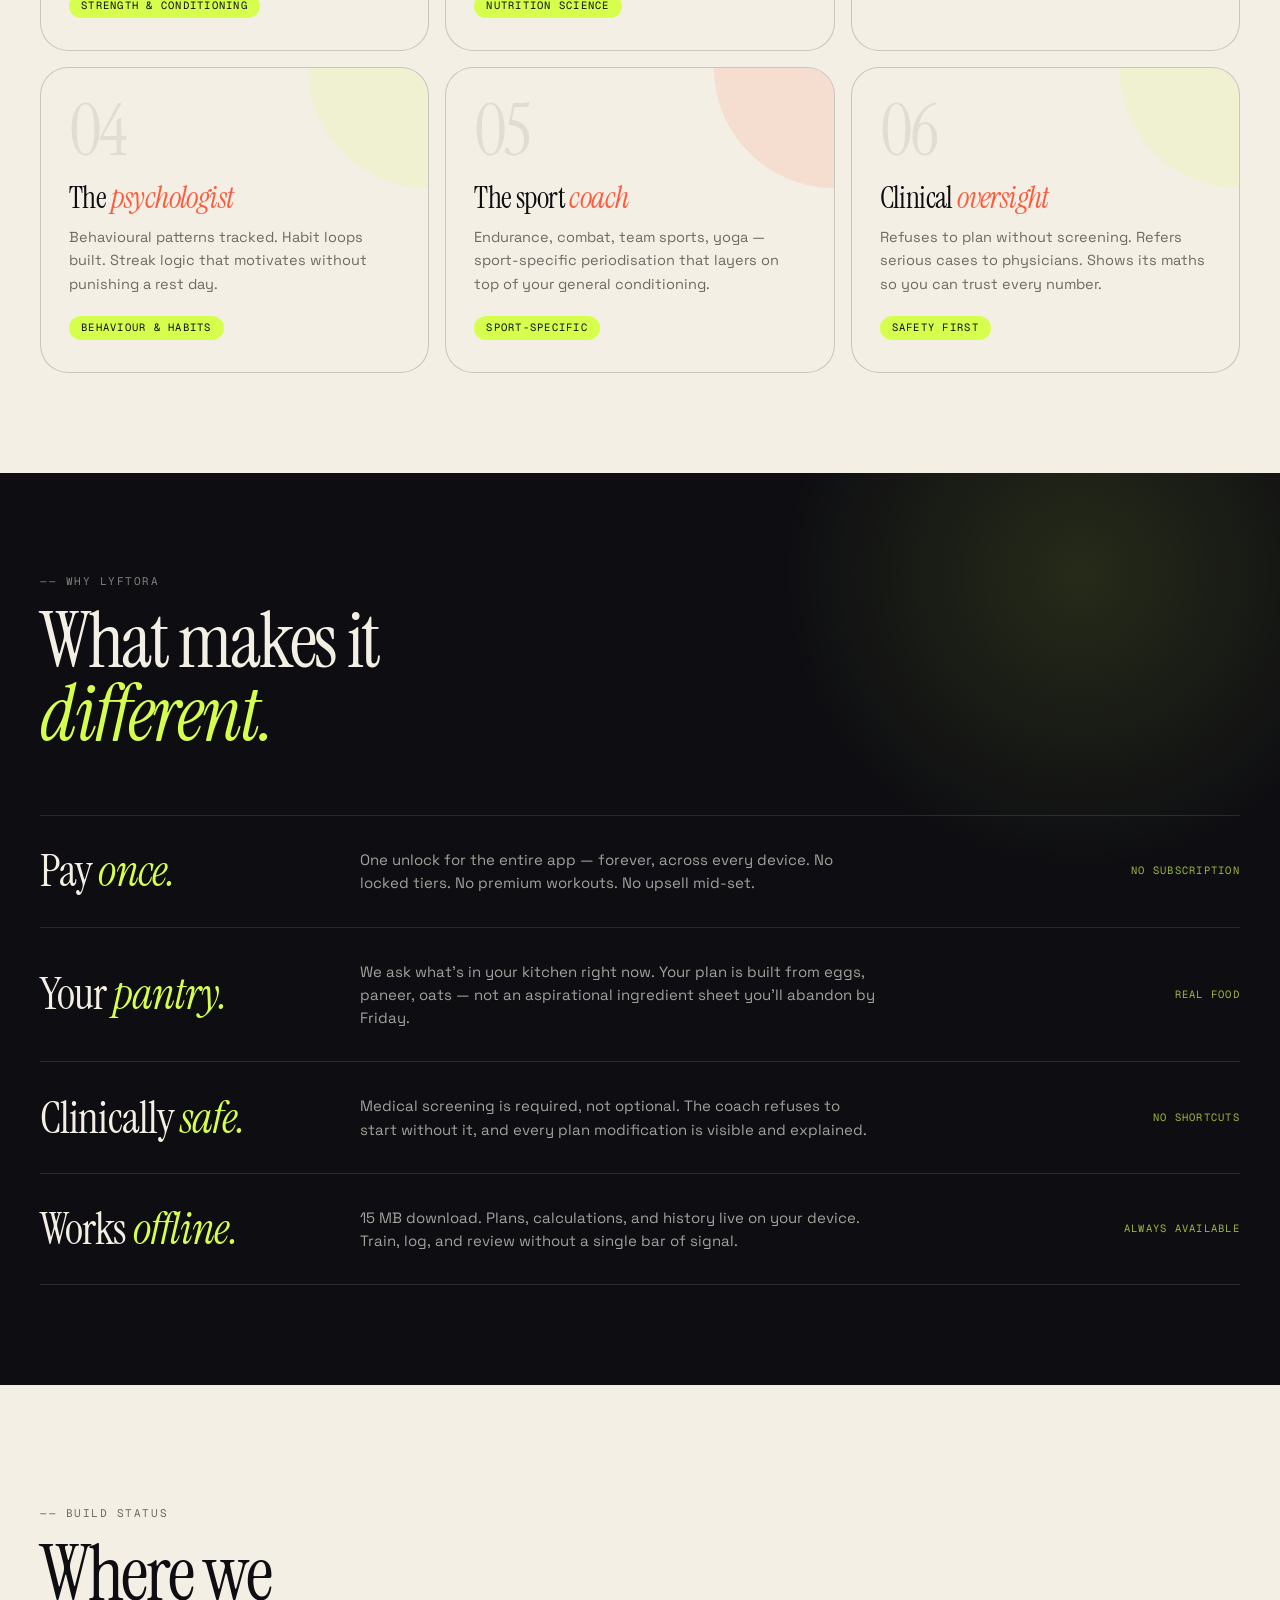
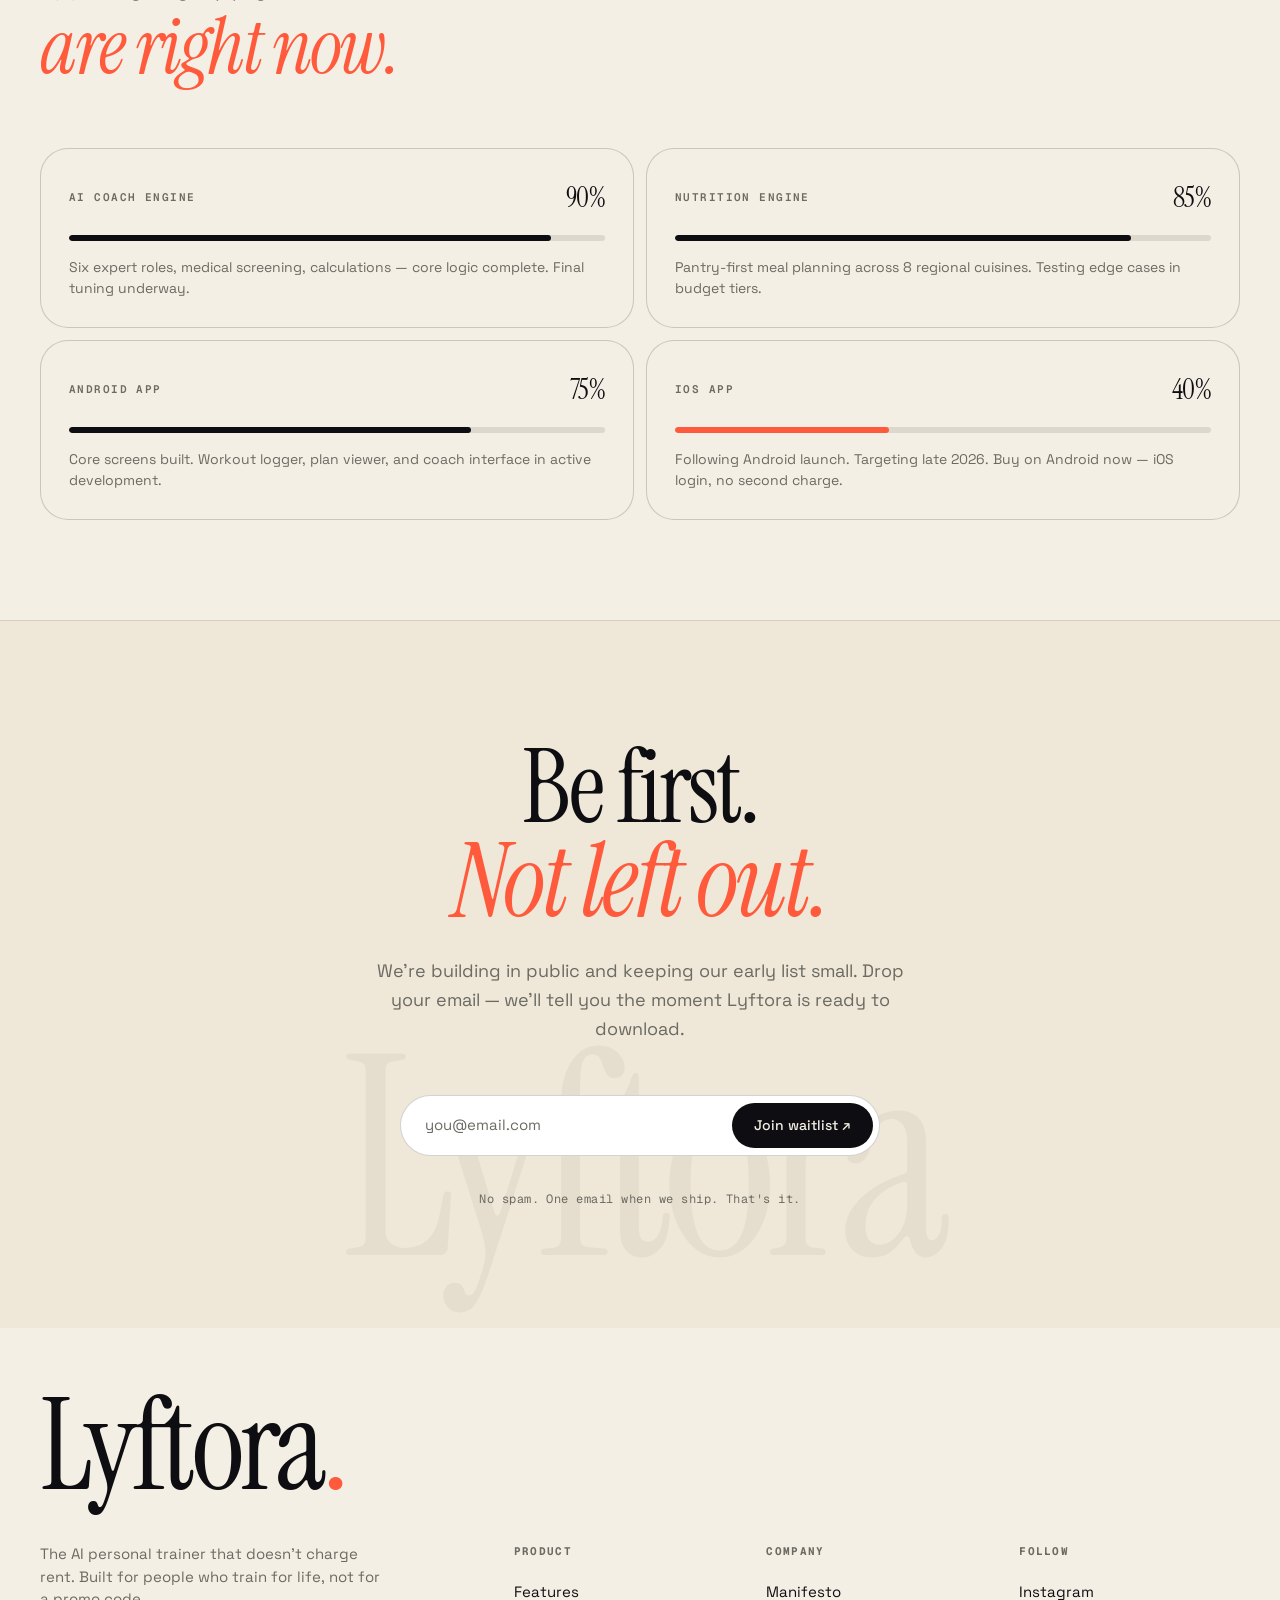
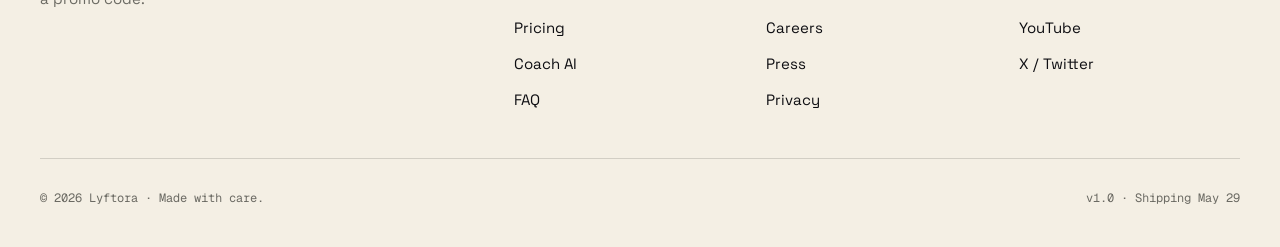
==== commit 05ff3754: "fix: remove overflow:hidden/clip from hero to unblock mobile input taps iOS Safari blocks touch even" ====
--- a/index.html
+++ b/index.html
@@ -52,7 +52,7 @@
 }
 
 /* ── Layout ── */
-.cs-wrap { overflow-x: clip; }
+.cs-wrap { overflow-x: hidden; }
 .cs-container {
   max-width: var(--container);
   margin-inline: auto;
@@ -67,7 +67,6 @@
   padding: 130px var(--pad) 80px;
   text-align: center;
   position: relative;
-  overflow: hidden;
 }
 
 .cs-hero-glow {
--- a/css/navbar.css
+++ b/css/navbar.css
@@ -111,6 +111,10 @@
   background: var(--coral);
   transform: translateY(-1px);
 }
+@media (max-width: 820px) {
+  .site-nav-cta { display: none; }
+}
+
 
 /* ── Hamburger button ─────────────────────────────── */
 .site-nav-burger {
--- a/css/waitlist.css
+++ b/css/waitlist.css
@@ -14,6 +14,8 @@
   z-index: 1;
   touch-action: manipulation;
   -webkit-tap-highlight-color: rgba(255, 90, 60, .15);
+  user-select: text;
+  -webkit-user-select: text;
 }
 /* Mobile-first: input and button are independent pills, stacked */
 .waitlist-form {
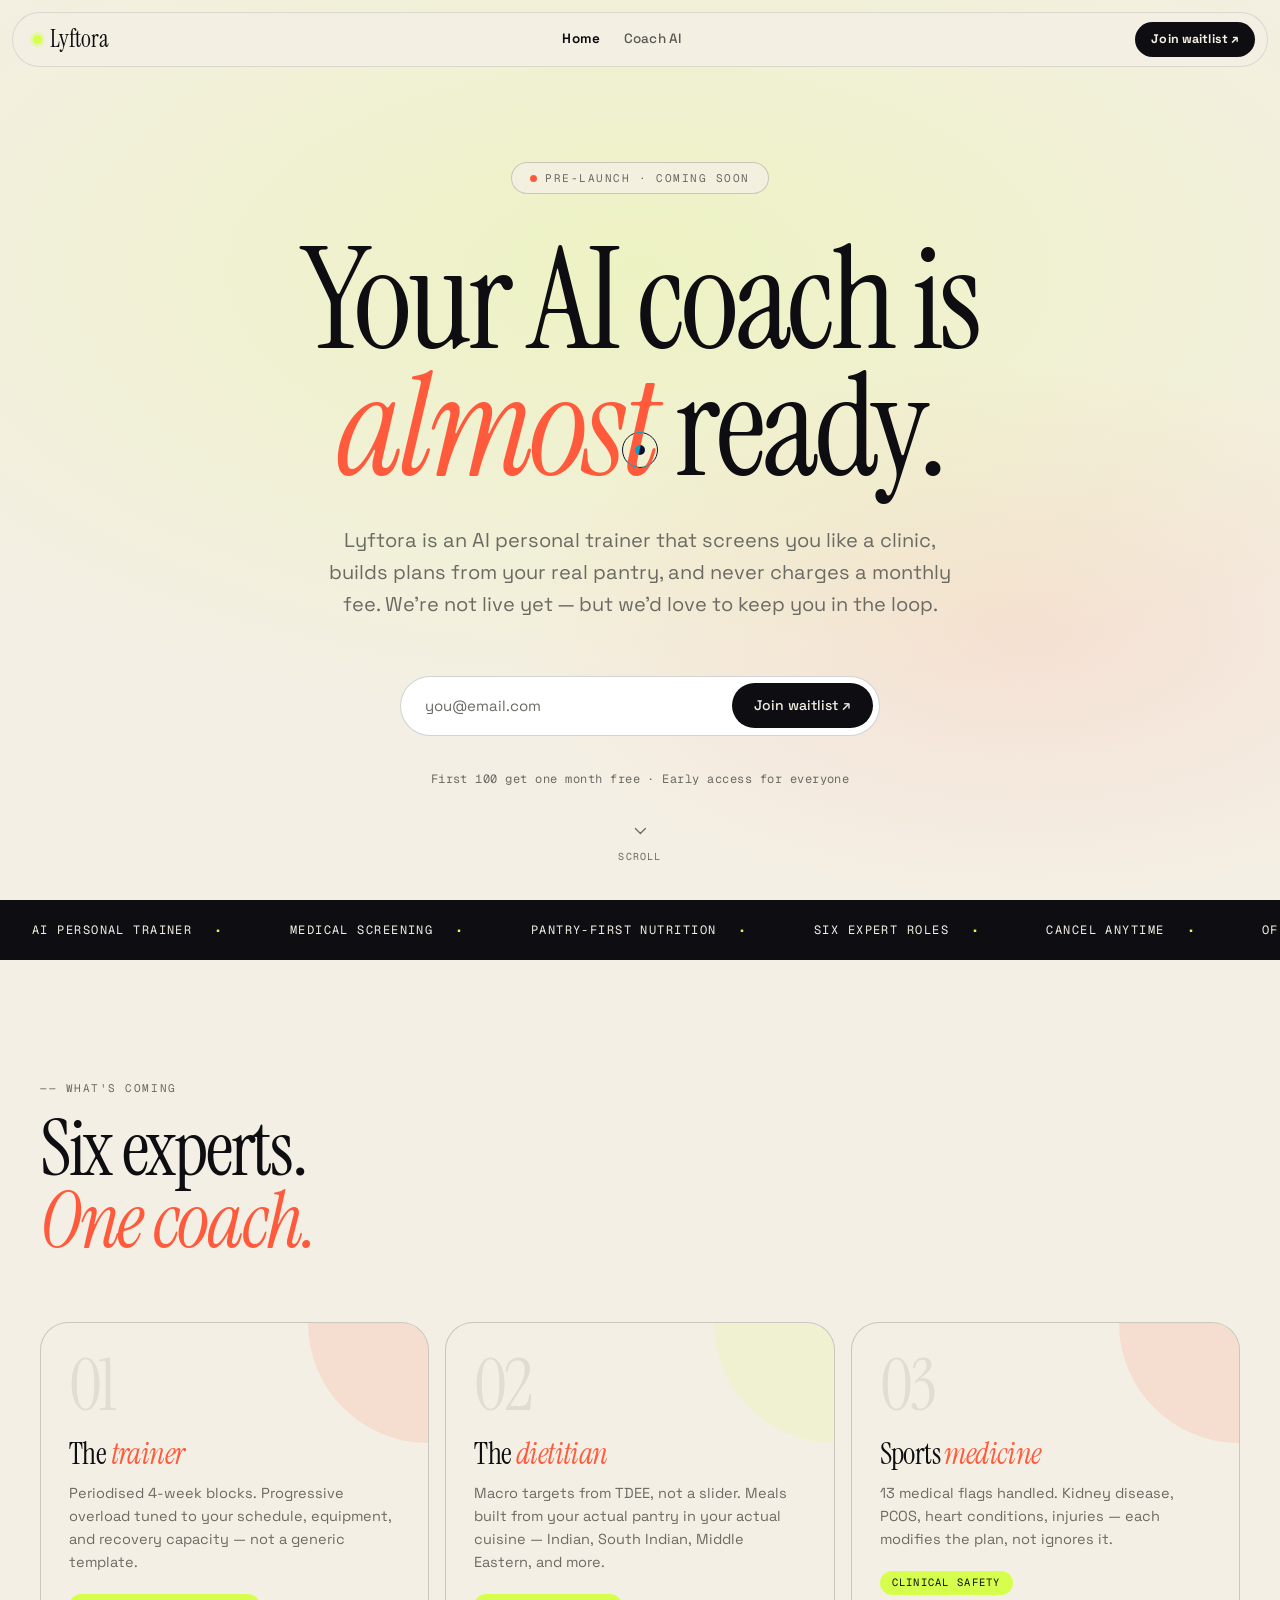
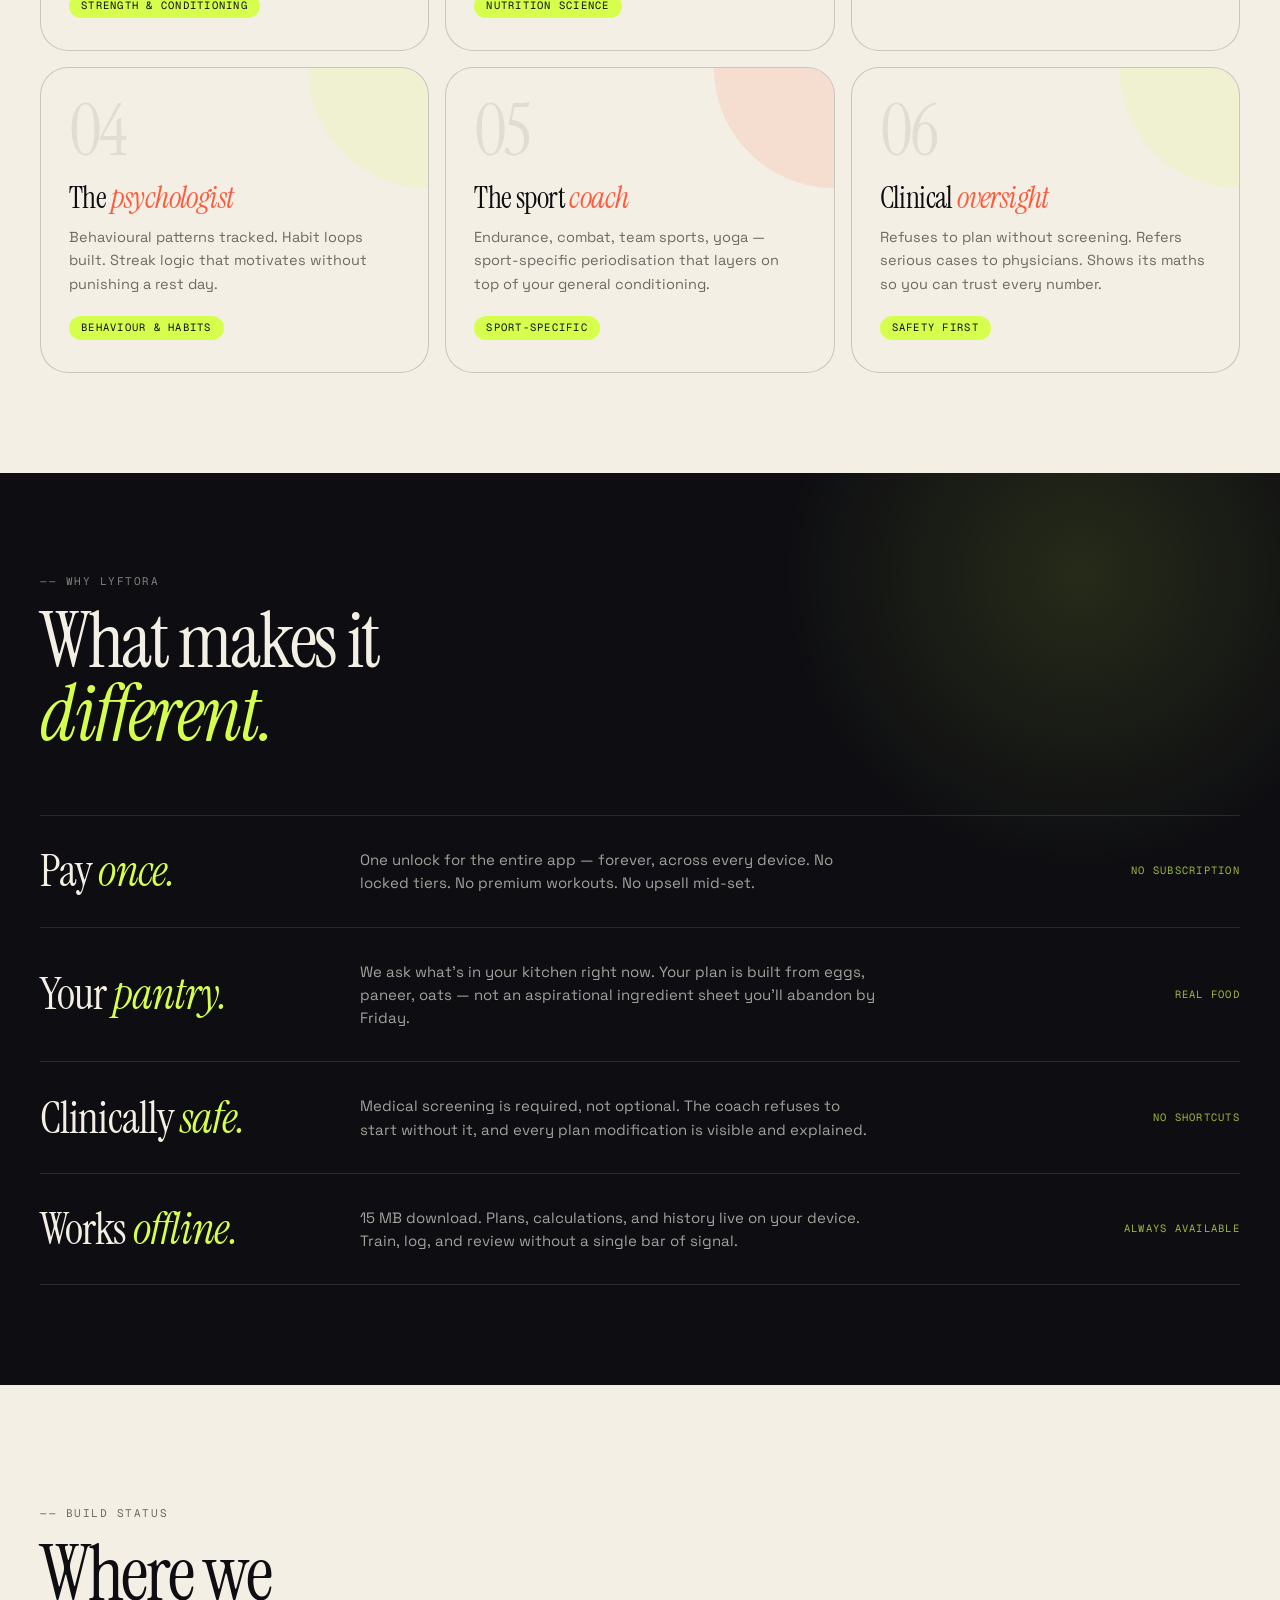
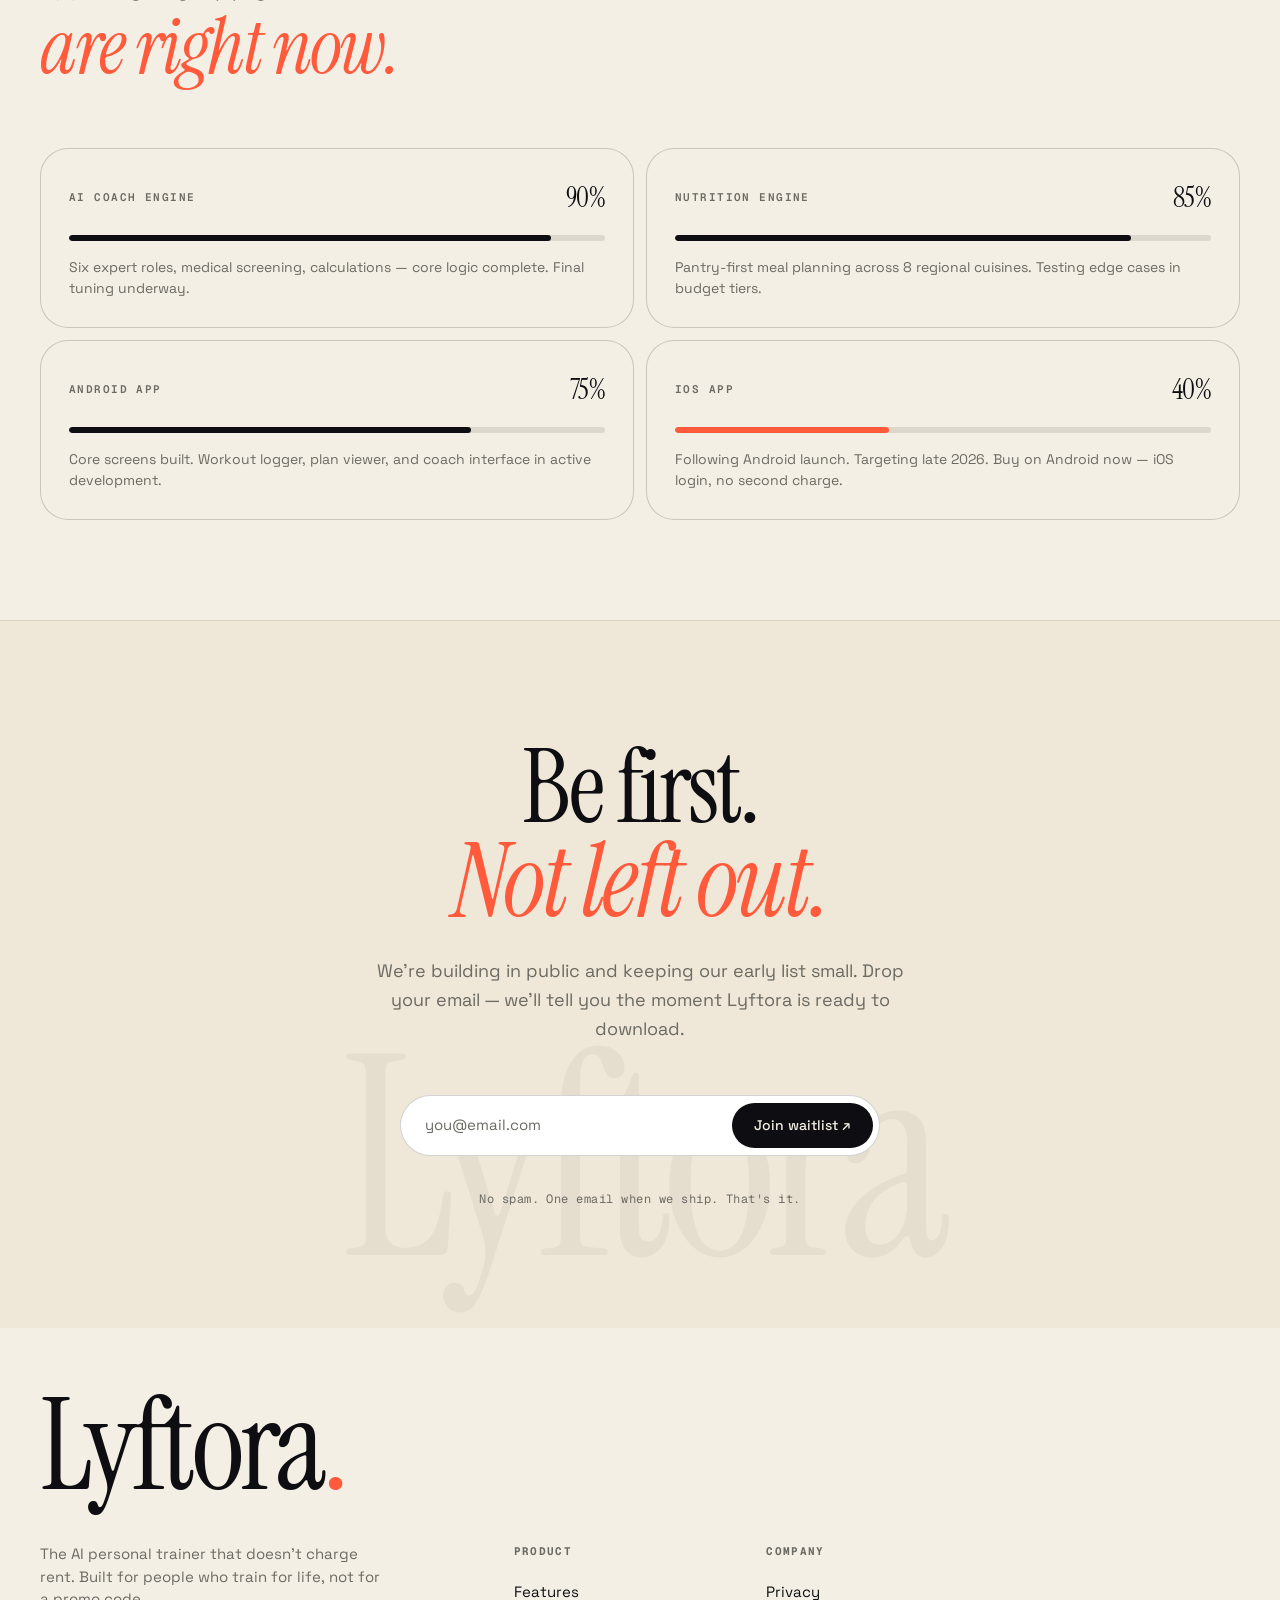
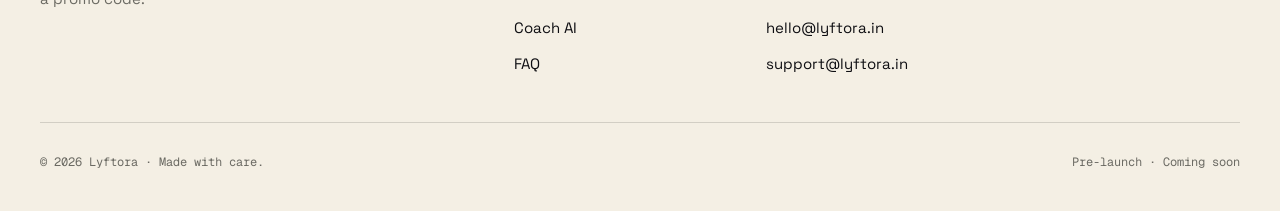
==== commit 3d33c56a: "fix(a11y): add skip-to-content link and <main> landmark" ====
--- a/index.html
+++ b/index.html
@@ -518,10 +518,34 @@
   opacity: 1;
   transform: none;
 }
+
+/* ── Skip link ── */
+.skip-link {
+  position: absolute;
+  left: -9999px;
+  top: auto;
+  z-index: 9999;
+}
+.skip-link:focus {
+  left: 1rem;
+  top: 1rem;
+  background: #0E0E12;
+  color: #F4EFE4;
+  padding: .5rem .75rem;
+  border-radius: .5rem;
+  font-family: var(--sans);
+  font-size: 14px;
+  font-weight: 600;
+  text-decoration: none;
+  outline: 2px solid var(--lime);
+  outline-offset: 2px;
+}
 </style>
 </head>
 <body>
+<a class="skip-link" href="#main">Skip to content</a>
 <div class="cs-wrap">
+<main id="main">
 
 <!-- ── HERO ── -->
 <section class="cs-hero">
@@ -756,6 +780,7 @@
   </div>
 </section>
 
+</main>
 <footer></footer>
 
 </div><!-- /.cs-wrap -->
--- a/css/footer.css
+++ b/css/footer.css
@@ -24,7 +24,7 @@
   letter-spacing: -0.03em;
 }
 
-.foot-col h4 {
+.foot-col h3 {
   font-family: var(--mono);
   font-size: 11px;
   text-transform: uppercase;
